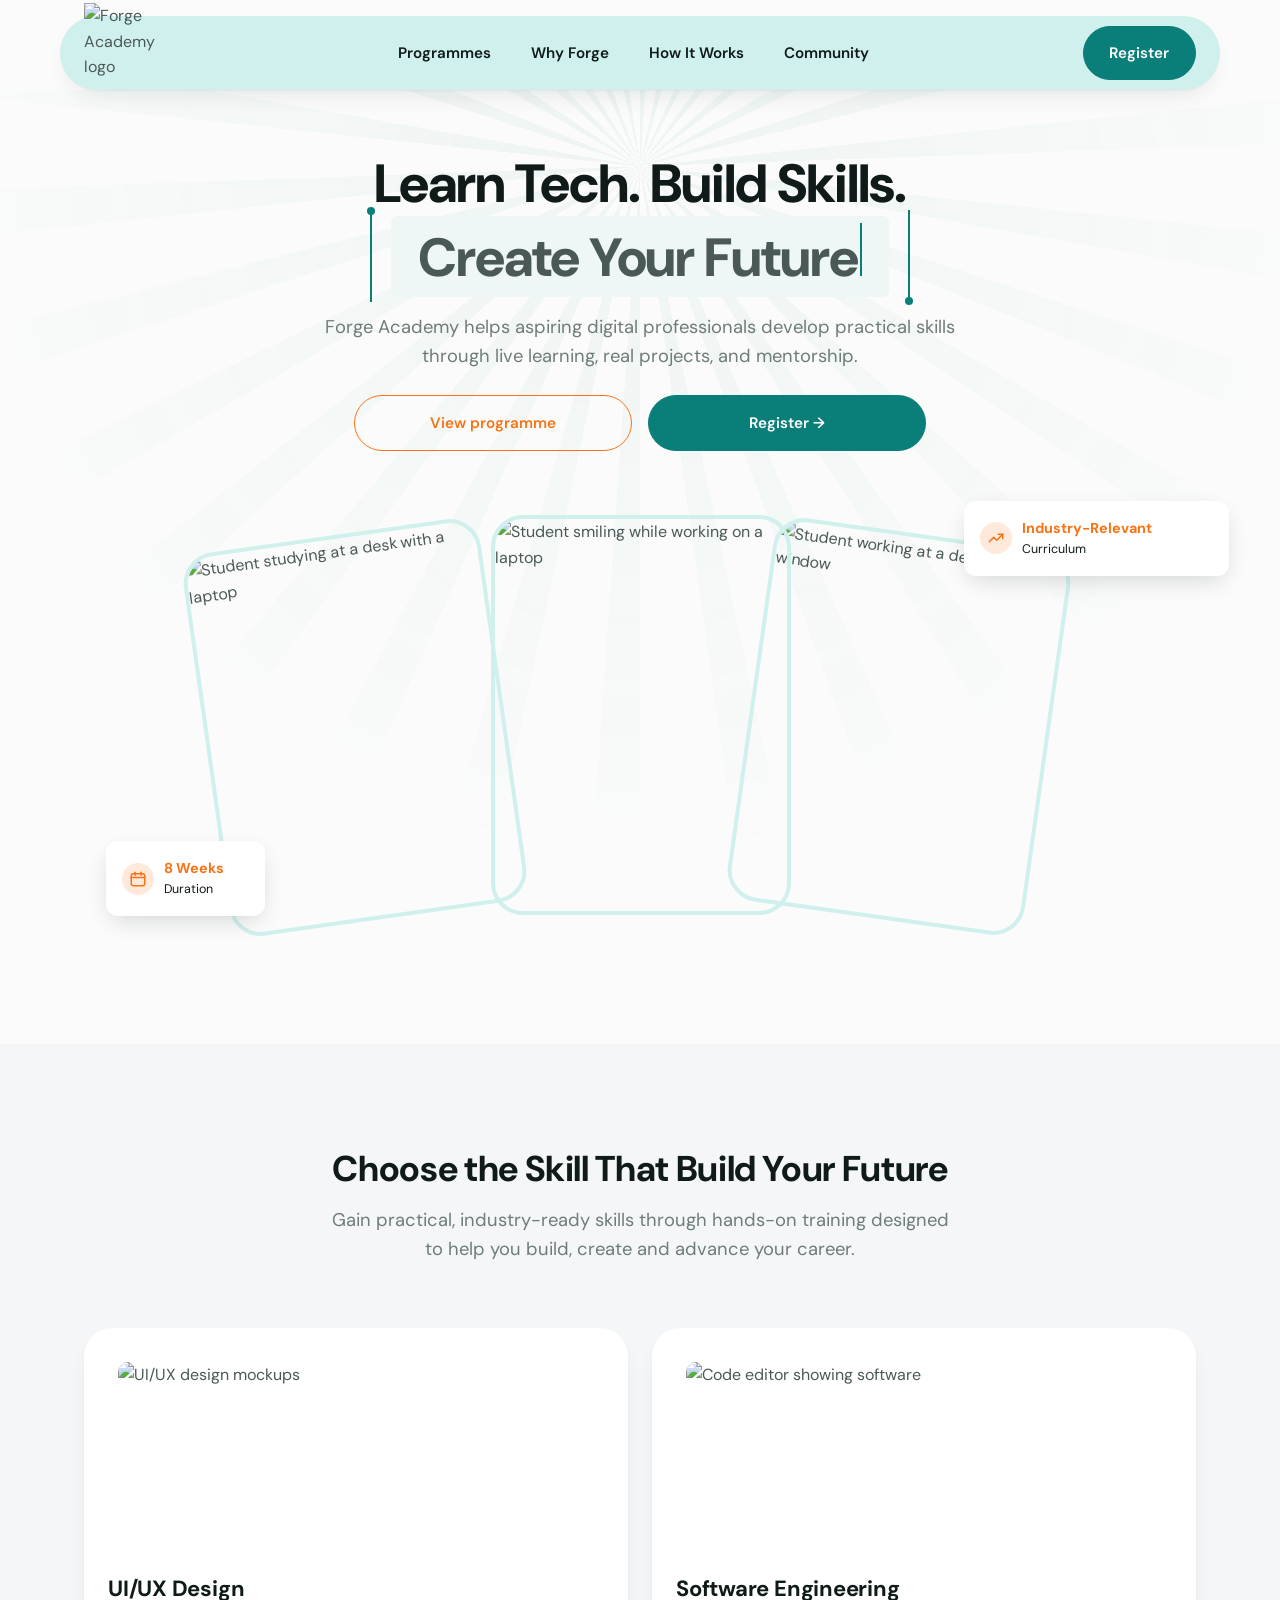
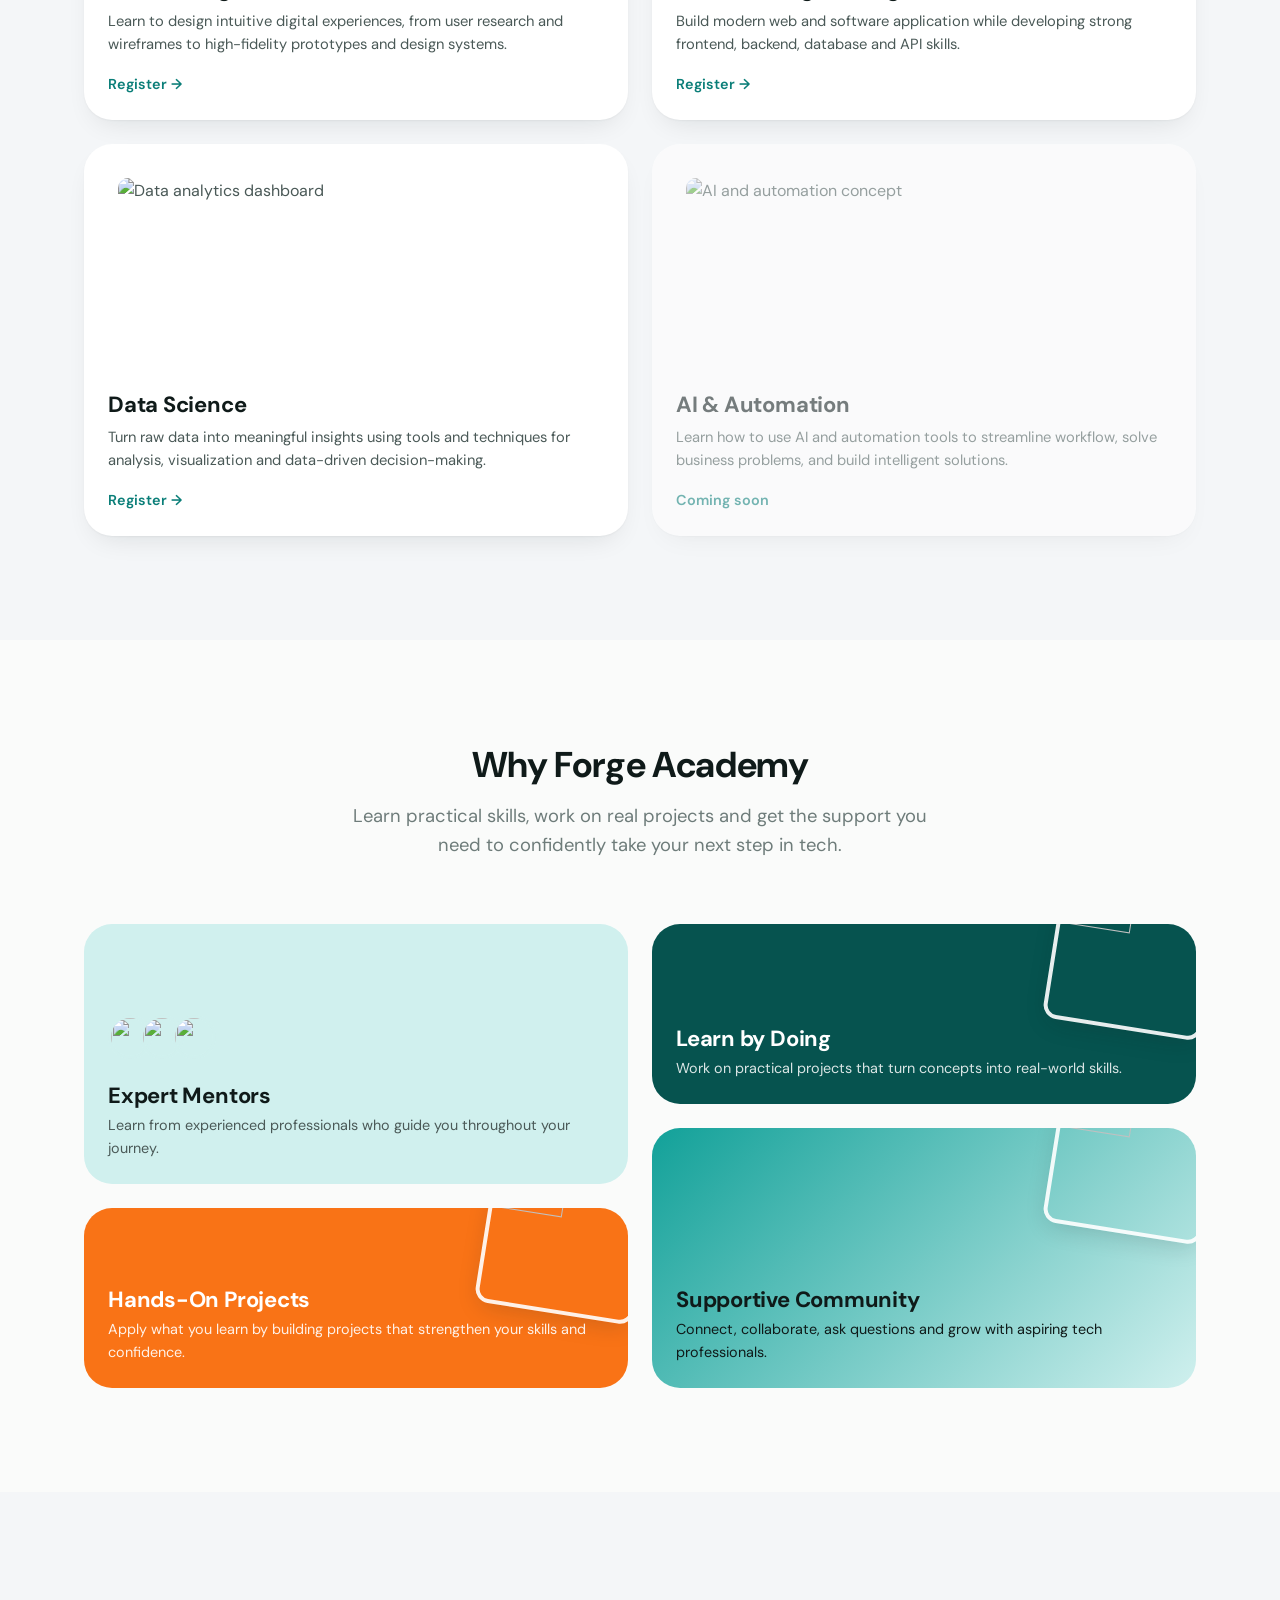
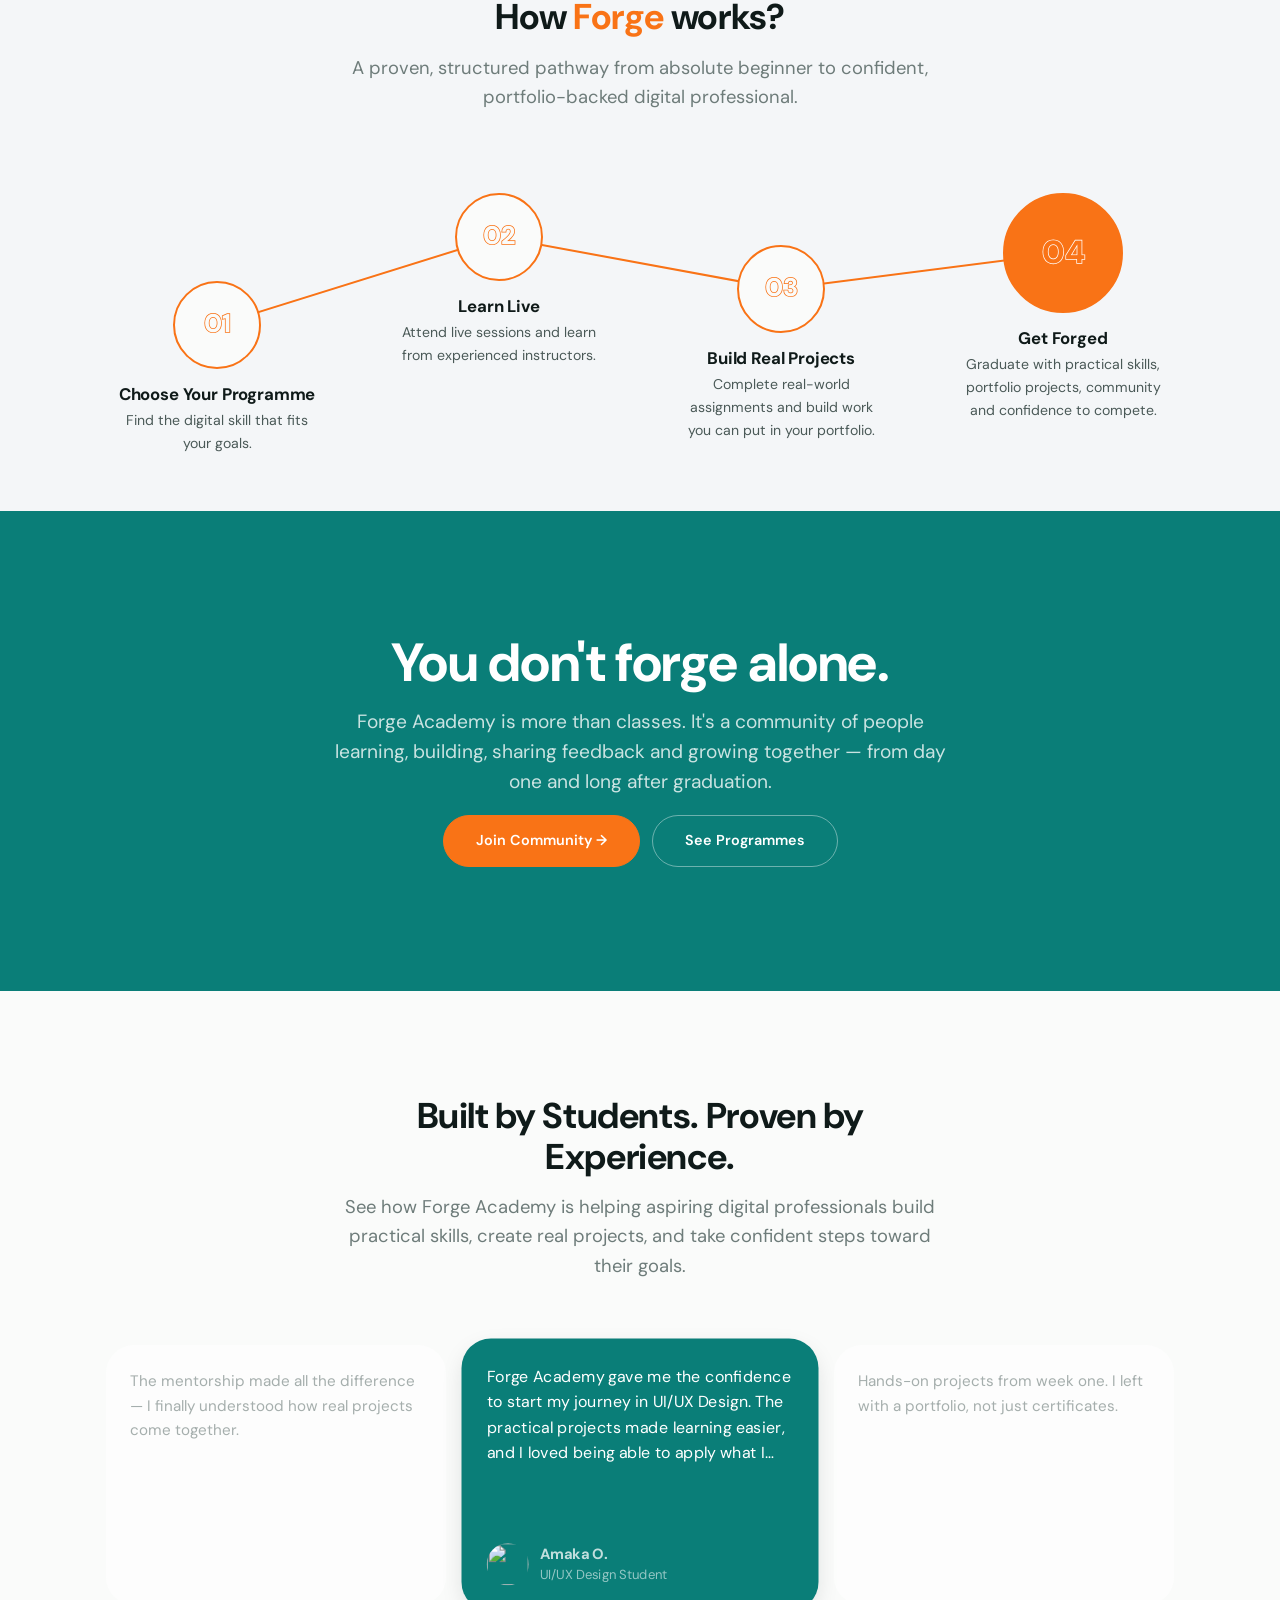
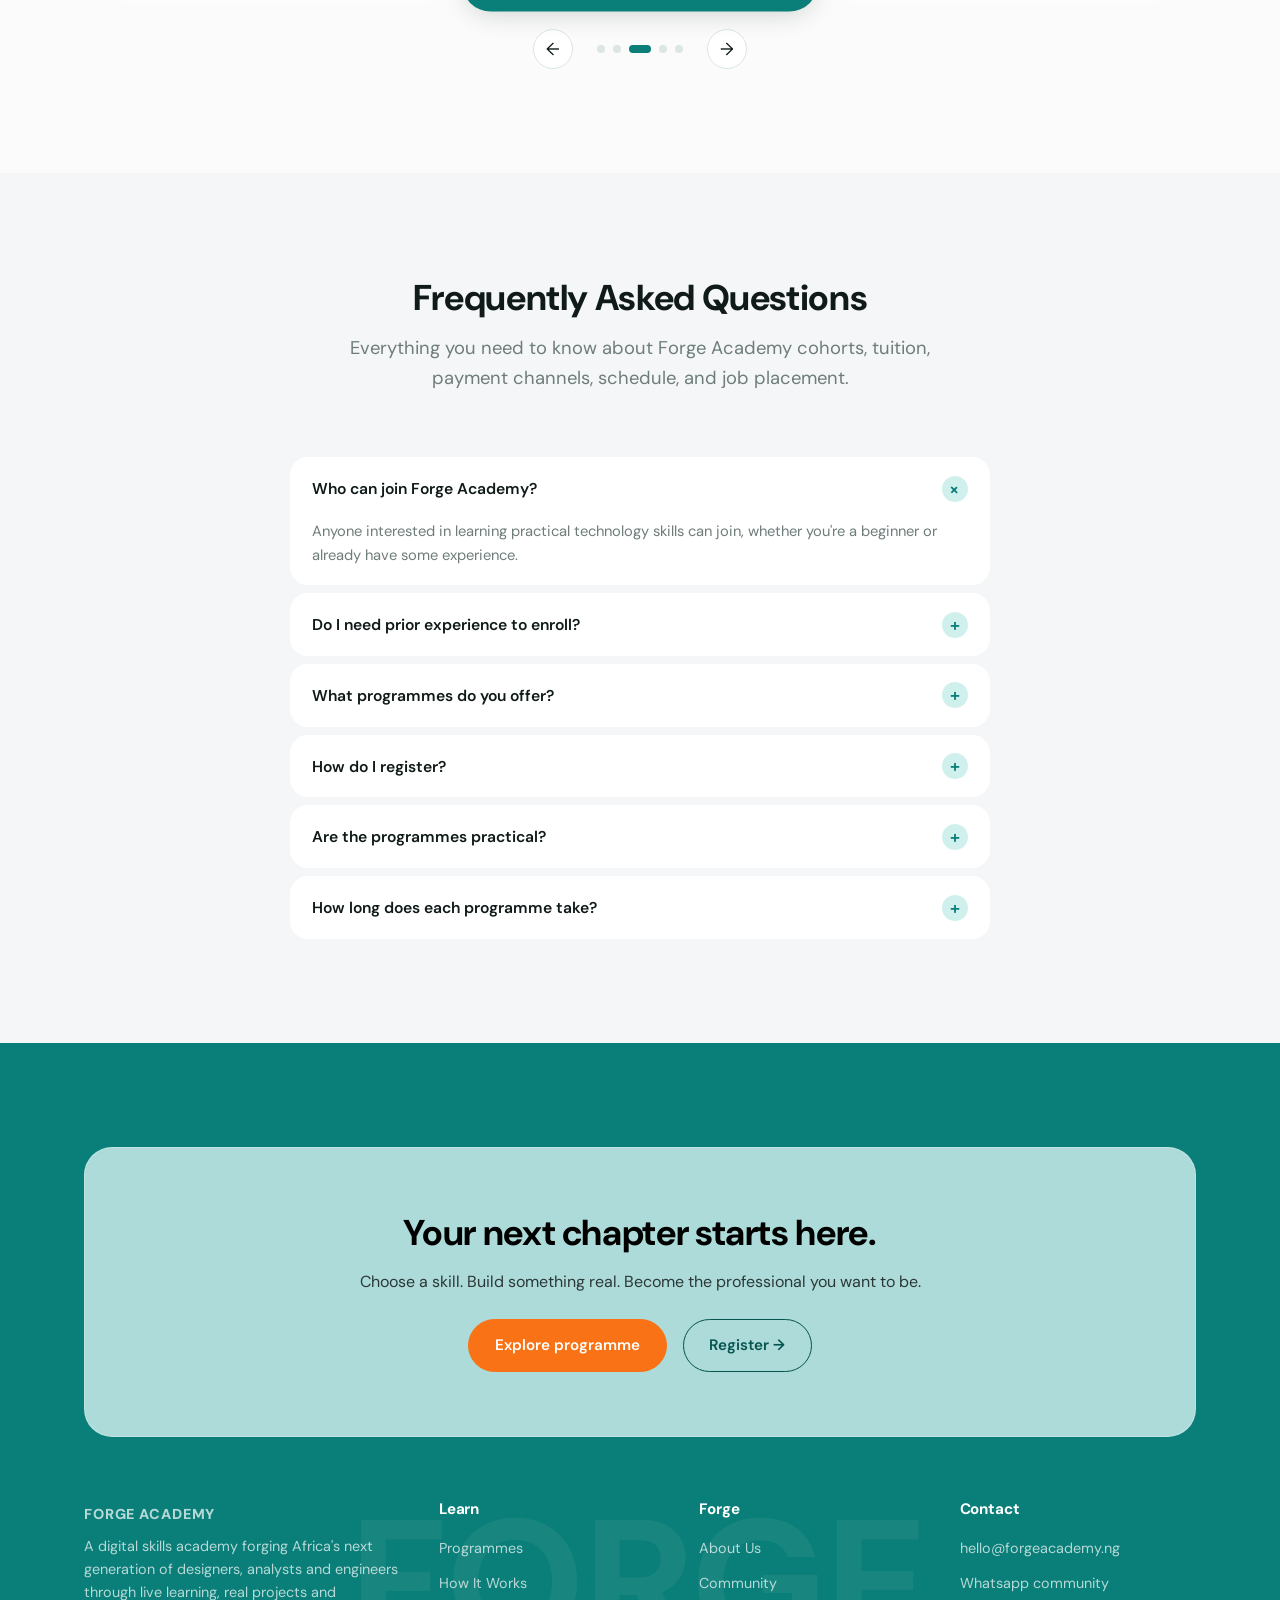
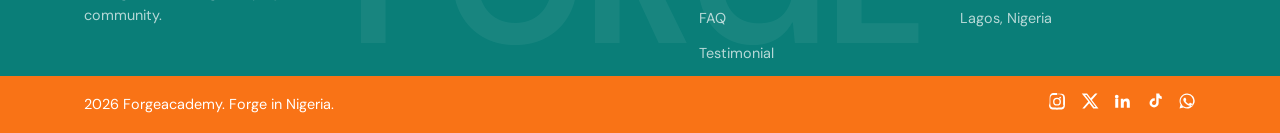
==== public/index.html @ 6bf0c89a "Fix" ====
<!doctype html>
<html lang="en">
<head>
  <meta charset="UTF-8" />
  <meta name="viewport" content="width=device-width, initial-scale=1.0" />
  <title>Forge Academy — Learn Tech. Build Skills. Create Your Future.</title>
  <meta name="description" content="Forge Academy helps aspiring digital professionals develop practical skills through live learning, real projects, and mentorship." />
  <link rel="icon" type="image/png" href="https://res.cloudinary.com/denaqakxw/image/upload/v1788440601/logo_bviflp.png" />
  <link rel="stylesheet" href="src/css/base.css" />
  <link rel="stylesheet" href="src/css/layout.css" />
  <link rel="stylesheet" href="src/css/components.css" />
</head>
<body>

  <header class="site-header">
    <div class="container site-header__bar">
      <a href="#" class="logo">
        <img class="logo__mark" src="https://res.cloudinary.com/denaqakxw/image/upload/v1788440601/logo_bviflp.png" alt="Forge Academy logo" width="30" height="30" />
      </a>

      <nav class="site-nav" aria-label="Primary">
        <a href="#programmes">Programmes</a>
        <a href="#why">Why Forge</a>
        <a href="#how">How It Works</a>
        <a href="#community">Community</a>
      </nav>

      <div class="header-actions">
        <a href="src/pages/register.html" class="btn btn--primary">Register</a>
        <button class="nav-toggle" aria-label="Open menu" aria-expanded="false">☰</button>
      </div>
    </div>
  </header>

  <main>

    <!-- Hero -->
    <section class="hero">
      <div class="hero__rays" aria-hidden="true"></div>
      <div class="container">
        <div class="hero__intro">
          <h1>
            Learn Tech. Build Skills.<br />
            <span class="highlight">
              <span class="highlight__bar highlight__bar--start"></span>
              <span class="highlight__text" id="typing-text" aria-hidden="true"></span><span class="typing-cursor" aria-hidden="true"></span>
              <span class="sr-only">Create Your Future</span>
              <span class="highlight__bar highlight__bar--end"></span>
            </span>
          </h1>

          <p>Forge Academy helps aspiring digital professionals develop practical skills through live learning, real projects, and mentorship.</p>

          <div class="hero__actions">
            <a href="#programmes" class="btn btn--outline btn--hero">View programme</a>
            <a href="src/pages/register.html" class="btn btn--primary btn--hero">Register →</a>
          </div>
        </div>

        <div class="hero__stage">
          <ul class="hero__collage">
            <li><img src="https://res.cloudinary.com/denaqakxw/image/upload/v1788440611/hero1_ss6ngy.png" alt="Student studying at a desk with a laptop" /></li>
            <li><img src="https://res.cloudinary.com/denaqakxw/image/upload/v1788440594/hero2_oqi38i.png" alt="Student smiling while working on a laptop" /></li>
            <li><img src="https://res.cloudinary.com/denaqakxw/image/upload/v1788440632/hero3_sc8gl8.png" alt="Student working at a desk near a window" /></li>
          </ul>

          <div class="floating-badge floating-badge--curriculum">
            <span class="floating-badge__icon">
              <svg width="18" height="18" viewBox="0 0 24 24" fill="none" xmlns="http://www.w3.org/2000/svg">
                <path d="M3 17L9 11L13 15L21 7" stroke="#F97316" stroke-width="2" stroke-linecap="round" stroke-linejoin="round"/>
                <path d="M15 7H21V13" stroke="#F97316" stroke-width="2" stroke-linecap="round" stroke-linejoin="round"/>
              </svg>
            </span>
            <span><strong>Industry-Relevant</strong><span>Curriculum</span></span>
          </div>

          <div class="floating-badge floating-badge--duration">
            <span class="floating-badge__icon">
              <svg width="18" height="18" viewBox="0 0 24 24" fill="none" xmlns="http://www.w3.org/2000/svg">
                <rect x="3" y="5" width="18" height="16" rx="3" stroke="#F97316" stroke-width="2"/>
                <path d="M3 10H21" stroke="#F97316" stroke-width="2" stroke-linecap="round"/>
                <path d="M8 3V7" stroke="#F97316" stroke-width="2" stroke-linecap="round"/>
                <path d="M16 3V7" stroke="#F97316" stroke-width="2" stroke-linecap="round"/>
              </svg>
            </span>
            <span><strong>8 Weeks</strong><span>Duration</span></span>
          </div>
        </div>
      </div>
    </section>

    <!-- Programmes -->
    <section class="section section--tint" id="programmes">
      <div class="container">
        <div class="section-head">
          <h2>Choose the Skill That Build Your Future</h2>
          <p>Gain practical, industry-ready skills through hands-on training designed to help you build, create and advance your career.</p>
        </div>

        <div class="skills-grid">
          <article class="skill-card">
            <div class="skill-card__art">
              <img src="https://res.cloudinary.com/denaqakxw/image/upload/v1788441929/ChatGPT_Image_Sep_3_2026_02_25_05_PM_iybur0.png" alt="UI/UX design mockups" />
            </div>
            <h3>UI/UX Design</h3>
            <p>Learn to design intuitive digital experiences, from user research and wireframes to high-fidelity prototypes and design systems.</p>
            <a href="src/pages/register.html" class="skill-card__link">Register →</a>
          </article>

          <article class="skill-card">
            <div class="skill-card__art">
              <img src="https://res.cloudinary.com/denaqakxw/image/upload/v1788442392/ChatGPT_Image_Sep_3__2026__02_31_42_PM-removebg-preview_efuhum.png" alt="Code editor showing software" />
            </div>
            <h3>Software Engineering</h3>
            <p>Build modern web and software application while developing strong frontend, backend, database and API skills.</p>
            <a href="src/pages/register.html" class="skill-card__link">Register →</a>
          </article>

          <article class="skill-card">
            <div class="skill-card__art">
              <img src="https://res.cloudinary.com/denaqakxw/image/upload/v1788443654/ChatGPT_Image_Sep_3__2026__02_41_03_PM-removebg-preview_p4ypl4.png" alt="Data analytics dashboard" />
            </div>
            <h3>Data Science</h3>
            <p>Turn raw data into meaningful insights using tools and techniques for analysis, visualization and data-driven decision-making.</p>
            <a href="src/pages/register.html" class="skill-card__link">Register →</a>
          </article>

          <article class="skill-card skill-card--upcoming">
            <div class="skill-card__art">
              <img src="https://res.cloudinary.com/denaqakxw/image/upload/v1788443079/ChatGPT_Image_Sep_3_2026_02_44_19_PM_gqtxo9.png" alt="AI and automation concept" />
            </div>
            <h3>AI & Automation</h3>
            <p>Learn how to use AI and automation tools to streamline workflow, solve business problems, and build intelligent solutions.</p>
            <span class="skill-card__link">Coming soon</span>
          </article>
        </div>
      </div>
    </section>

    <!-- Why Forge -->
    <section class="section" id="why">
      <div class="container">
        <div class="section-head">
          <h2>Why Forge Academy</h2>
          <p>Learn practical skills, work on real projects and get the support you need to confidently take your next step in tech.</p>
        </div>

        <div class="bento-grid">
          <div class="bento-col">
            <div class="bento-card bento-card--mint bento-card--h-lg">
              <div class="bento-card__avatars">
                <img src="https://randomuser.me/api/portraits/women/12.jpg" alt="" />
                <img src="https://randomuser.me/api/portraits/women/24.jpg" alt="" />
                <img src="https://randomuser.me/api/portraits/women/36.jpg" alt="" />
              </div>
              <h3>Expert Mentors</h3>
              <p>Learn from experienced professionals who guide you throughout your journey.</p>
            </div>

            <div class="bento-card bento-card--orange bento-card--h-sm">
              <img class="bento-card__art" src="https://res.cloudinary.com/denaqakxw/image/upload/v1763063973/business-leader-trying-eliminate-risks-unforeseen-obstacles-disruptions_myx5hh.jpg" alt="" />
              <h3>Hands-On Projects</h3>
              <p>Apply what you learn by building projects that strengthen your skills and confidence.</p>
            </div>
          </div>

          <div class="bento-col">
            <div class="bento-card bento-card--dark bento-card--h-sm">
              <img class="bento-card__art" src="https://images.unsplash.com/photo-1517694712202-14dd9538aa97?w=400&q=80" alt="" />
              <h3>Learn by Doing</h3>
              <p>Work on practical projects that turn concepts into real-world skills.</p>
            </div>

            <div class="bento-card bento-card--mint-fade bento-card--h-lg">
              <img class="bento-card__art" src="https://res.cloudinary.com/denaqakxw/image/upload/v1788444838/images_11_wasrlt.jpg" alt="" />
              <h3>Supportive Community</h3>
              <p>Connect, collaborate, ask questions and grow with aspiring tech professionals.</p>
            </div>
          </div>
        </div>
      </div>
    </section>

    <!-- How it works -->
    <section class="section section--tint" id="how">
      <div class="container">
        <div class="section-head">
          <h2>How <span style="color: var(--color-orange-600)">Forge</span> works?</h2>
          <p>A proven, structured pathway from absolute beginner to confident, portfolio-backed digital professional.</p>
        </div>

        <div class="process" id="process">
           <svg class="process__curve" id="process-curve" aria-hidden="true"></svg>

          <div class="process__step">
            <div class="process-badge">01</div>
            <h3>Choose Your Programme</h3>
            <p>Find the digital skill that fits your goals.</p>
          </div>

          <div class="process__step">
            <div class="process-badge">02</div>
            <h3>Learn Live</h3>
            <p>Attend live sessions and learn from experienced instructors.</p>
          </div>

          <div class="process__step">
            <div class="process-badge">03</div>
            <h3>Build Real Projects</h3>
            <p>Complete real-world assignments and build work you can put in your portfolio.</p>
          </div>

          <div class="process__step">
            <div class="process-badge process-badge--filled">04</div>
            <h3>Get Forged</h3>
            <p>Graduate with practical skills, portfolio projects, community and confidence to compete.</p>
          </div>
        </div>
      </div>
    </section>

    <!-- Community banner -->
    <section class="community community--bg" id="community" style="background-image: url('https://res.cloudinary.com/denaqakxw/image/upload/v1788693755/Gemini_Generated_Image_ay1jsuay1jsuay1j_h9l3a2.jpg');">
  <div class="container">
    <div class="community__text">
      <h2>You don't forge alone.</h2>
      <p>Forge Academy is more than classes. It's a community of people learning, building, sharing feedback and growing together — from day one and long after graduation.</p>

      <div class="community__actions">
        <a href="https://wa.me/2348104963812" class="btn btn--accent" target="_blank" rel="noopener">Join Community →</a>
        <a href="#programmes" class="btn btn--outline-light">See Programmes</a>
      </div> 
    </div>
  </div>
</section>

    <!-- Testimonials -->
    <section class="section">
      <div class="container">
        <div class="section-head">
          <h2>Built by Students. Proven by Experience.</h2>
          <p>See how Forge Academy is helping aspiring digital professionals build practical skills, create real projects, and take confident steps toward their goals.</p>
        </div>

        <div class="testimonial-track"><!-- rendered by main.js --></div>

        <div class="testimonial-nav">
          <button class="testimonial-arrow" data-testimonial-prev aria-label="Previous testimonial">←</button>
          <div class="testimonial-dots" role="tablist" aria-label="Testimonials"><!-- rendered by main.js --></div>
          <button class="testimonial-arrow" data-testimonial-next aria-label="Next testimonial">→</button>
        </div>
      </div>
    </section>

    <!-- FAQ -->
    <section class="section section--tint" id="faq">
      <div class="container">
        <div class="section-head">
          <h2>Frequently Asked Questions</h2>
          <p>Everything you need to know about Forge Academy cohorts, tuition, payment channels, schedule, and job placement.</p>
        </div>

        <div class="faq-list">
          <div class="faq-item" data-open="false">
            <button class="faq-item__trigger" aria-expanded="false">
              Who can join Forge Academy?
              <span class="faq-item__icon">+</span>
            </button>

            <div class="faq-item__panel">
              <p>Anyone interested in learning practical technology skills can join, whether you're a beginner or already have some experience.</p>
            </div>
          </div>

          <div class="faq-item" data-open="false">
            <button class="faq-item__trigger" aria-expanded="false">
              Do I need prior experience to enroll?
              <span class="faq-item__icon">+</span>
            </button>

            <div class="faq-item__panel">
              <p>No prior experience is required for most programmes. Each track starts from the fundamentals before moving into applied projects.</p>
            </div>
          </div>

          <div class="faq-item" data-open="false">
            <button class="faq-item__trigger" aria-expanded="false">
              What programmes do you offer?
              <span class="faq-item__icon">+</span>
            </button>

            <div class="faq-item__panel">
              <p>We currently offer UI/UX Design, Software Engineering, Data Analytics, and AI & Automation.</p>
            </div>
          </div>

          <div class="faq-item" data-open="false">
            <button class="faq-item__trigger" aria-expanded="false">
              How do I register?
              <span class="faq-item__icon">+</span>
            </button>

            <div class="faq-item__panel">
              <p>Click any "Register" button on this page to open the application form and secure your spot in the next cohort.</p>
            </div>
          </div>

          <div class="faq-item" data-open="false">
            <button class="faq-item__trigger" aria-expanded="false">
              Are the programmes practical?
              <span class="faq-item__icon">+</span>
            </button>

            <div class="faq-item__panel">
              <p>Yes. Every programme is built around hands-on projects, live sessions, and mentor feedback rather than passive lectures.</p>
            </div>
          </div>

          <div class="faq-item" data-open="false">
            <button class="faq-item__trigger" aria-expanded="false">
              How long does each programme take?
              <span class="faq-item__icon">+</span>
            </button>

            <div class="faq-item__panel">
              <p>Most programmes run for 8 weeks, combining live classes with self-paced project work.</p>
            </div>
          </div>
        </div>
      </div>
    </section>

  </main>

  <!-- Footer block: CTA card + link columns share one continuous teal surface -->
  <div class="footer-block" id="register">
    <div class="container">
      <div class="final-cta">
        <h2 style="color:black">Your next chapter starts here.</h2>
        <p>Choose a skill. Build something real. Become the professional you want to be.</p>

        <div class="final-cta__actions">
          <a href="#programmes" class="btn btn--accent">Explore programme</a>
          <a href="src/pages/register.html" class="btn btn--outline-teal">Register →</a>
        </div>
      </div>
    </div>

    <footer class="footer-links">
      <div class="container">
        <div class="footer-grid">

          <div class="footer-brand">
            <a href="#" class="footer-wordmark">FORGE ACADEMY</a>

            <p>A digital skills academy forging Africa's next generation of designers, analysts and engineers through live learning, real projects and community.</p>
          </div>

          <div>
            <h4>Learn</h4>
            <ul>
              <li><a href="#programmes">Programmes</a></li>
              <li><a href="#how">How It Works</a></li>
            </ul>
          </div>

          <div>
            <h4>Forge</h4>
            <ul>
              <li><a href="#why">About Us</a></li>
              <li><a href="#community">Community</a></li>
              <li><a href="#faq">FAQ</a></li>
              <li><a href="#">Testimonial</a></li>
            </ul>
          </div>

          <div>
            <h4>Contact</h4>
            <ul>
                            <li><a href="mailto:hello@forgeacademy.ng">hello@forgeacademy.ng</a></li>
              <li><a href="https://wa.me/2348104963812" target="_blank" rel="noopener">Whatsapp community</a></li>
              <li><a href="#">Lagos, Nigeria</a></li>
            </ul>
          </div>

        </div>
      </div>
    </footer>

    <div class="footer-block__ghost" aria-hidden="true">FORGE</div>
  </div>

  <div class="footer-bottom-bar">
    <div class="container footer-bottom">
      <span>2026 Forgeacademy. Forge in Nigeria.</span>

      <div class="social-links" aria-label="Social media">

        <a href="https://www.instagram.com/forgeacademy.ng/" aria-label="Instagram">
          <svg viewBox="0 0 24 24">
            <path d="M12 2.2c3.2 0 3.6 0 4.85.07 1.17.05 1.97.24 2.43.4a4.9 4.9 0 0 1 1.77 1.15 4.9 4.9 0 0 1 1.15 1.77c.16.46.35 1.26.4 2.43.07 1.25.07 1.65.07 4.85s0 3.6-.07 4.85c-.05 1.17-.24 1.97-.4 2.43a4.9 4.9 0 0 1-1.15 1.77 4.9 4.9 0 0 1-1.77 1.15c-.46.16-1.26.35-2.43.4-1.25.07-1.65.07-4.85.07s-3.6 0-4.85-.07c-1.17-.05-1.97-.24-2.43-.4a4.9 4.9 0 0 1-1.77-1.15 4.9 4.9 0 0 1-1.15-1.77c-.16-.46-.35-1.26-.4-2.43C2.2 15.6 2.2 15.2 2.2 12s0-3.6.07-4.85c.05-1.17.24-1.97.4-2.43a4.9 4.9 0 0 1 1.15-1.77A4.9 4.9 0 0 1 5.6 1.8c.46-.16 1.26-.4 2.43-.4C9.28 1.34 9.68 1.33 12 1.33Zm0 1.8c-3.15 0-3.53 0-4.77.07-.96.04-1.48.2-1.83.34a3.1 3.1 0 0 0-1.14.74 3.1 3.1 0 0 0-.74 1.14c-.14.35-.3.87-.34 1.83C3.11 8.16 3.1 8.53 3.1 12s0 3.53.07 4.77c.04.96.2 1.48.34 1.83.16.42.37.78.74 1.14.36.36.72.58 1.14.74.35.14.87.3 1.83.34 1.24.06 1.61.07 4.77.07s3.53 0 4.77-.07c.96-.04 1.48-.2 1.83-.34a3.1 3.1 0 0 0 1.14-.74c.36-.36.58-.72.74-1.14.14-.35.3-.87-.34-1.83.06-1.24.07-1.61.07-4.77s0-3.53-.07-4.77c-.04-.96-.2-1.48-.34-1.83a3.1 3.1 0 0 0-.74-1.14 3.1 3.1 0 0 0-1.14-.74c-.35-.14-.87-.3-1.83-.34C15.53 3.1 15.15 3.1 12 3.1Zm0 3.66a5.24 5.24 0 1 1 0 10.48 5.24 5.24 0 0 1 0-10.48Zm0 1.8a3.44 3.44 0 1 0 0 6.88 3.44 3.44 0 0 0 0-6.88Zm5.44-1.98a1.22 1.22 0 1 1-2.45 0 1.22 1.22 0 0 1 2.45 0Z"/>
          </svg>
        </a>

        <a href="https://x.com/forgeacademyng" aria-label="X">
          <svg viewBox="0 0 24 24">
            <path d="M18.9 2H22l-7.5 8.57L23.3 22h-6.9l-5.4-7.06L4.8 22H1.7l8.02-9.17L1 2h7.1l4.88 6.45L18.9 2Zm-1.2 18h1.9L7.4 4H5.4l12.3 16Z"/>
          </svg>
        </a>

        <a href="https://www.linkedin.com/company/forgeacademy-ng" aria-label="LinkedIn">
          <svg viewBox="0 0 24 24">
            <path d="M4.98 3.5a2.5 2.5 0 1 1 0 5 2.5 2.5 0 0 1 0-5ZM3 9h4v12H3V9Zm7 0h3.83v1.64h.05c.53-1 1.83-2.05 3.77-2.05 4.03 0 4.78 2.65 4.78 6.1V21h-4v-5.6c0-1.34-.02-3.06-1.87-3.06-1.87 0-2.15 1.46-2.15 2.96V21h-4V9Z"/>
          </svg>
        </a>

        <a href="https://www.tiktok.com/@forgeacademy.ng" aria-label="TikTok">
          <svg viewBox="0 0 24 24">
            <path d="M14.5 2h3.2c.2 1.9 1.4 3.5 3.3 4v3.2c-1.5-.05-2.9-.5-4.1-1.3v6.6a6.1 6.1 0 1 1-6.1-6.1c.3 0 .6.02.9.06v3.3a2.8 2.8 0 1 0 2 2.7V2Z"/>
          </svg>
        </a>

        <a href="https://wa.me/2348104963812" target="_blank" rel="noopener" aria-label="WhatsApp">
          <svg viewBox="0 0 24 24">
            <path d="M12 2a10 10 0 0 0-8.6 15L2 22l5.2-1.36A10 10 0 1 0 12 2Zm0 1.8a8.2 8.2 0 0 1 6.98 12.5l-.24.4.55 2.02-2.07-.54-.4.24A8.2 8.2 0 1 1 12 3.8Zm-3.1 3.9c-.2 0-.5.07-.77.36-.26.28-1 .98-1 2.4 0 1.4 1.02 2.76 1.17 2.95.14.2 2 3.14 4.9 4.28 2.4.95 2.9.76 3.42.71.53-.05 1.72-.7 1.96-1.38.24-.68.24-1.26.17-1.38-.07-.12-.26-.2-.55-.34-.28-.14-1.72-.85-1.98-.94-.27-.1-.46-.14-.65.14-.19.28-.75.94-.92 1.13-.17.2-.34.22-.62.08-.28-.14-1.19-.44-2.27-1.4-.84-.75-1.4-1.67-1.57-1.95-.16-.28-.02-.43.13-.57.13-.13.28-.34.42-.5.14-.18.19-.3.28-.5.1-.19.05-.36-.02-.5-.07-.14-.63-1.58-.88-2.16-.23-.55-.47-.48-.65-.48h-.55Z"/>
          </svg>
        </a>

      </div>
    </div>
  </div>

  <script src="src/js/main.js"></script>
</body>
</html>
---- public/src/css/base.css ----
/* ==========================================================================
   Forge Academy — Base
   Variables, reset, typography
   ========================================================================== */

@import url('https://fonts.googleapis.com/css2?family=DM+Sans:ital,opsz,wght@0,9..40,400;0,9..40,500;0,9..40,600;0,9..40,700;0,9..40,800;1,9..40,500&display=swap');

:root {
  /* Brand */
  --color-teal-900: #06534F;
  --color-teal-700: #0A7E78;
  --color-teal-500: #12A199;
  --color-teal-100: #D0F0EE;
  --color-teal-50: #EEF7F6;
  --color-teal-tint: #F4F6F8;
  /* #D0F0EE99 */

  --color-orange-700: #DC5F0E;
  --color-orange-600: #F97316;
  --color-orange-100: #FFE9DA;

  --color-ink: #0F1A19;
  --color-body: #4A5957;
  --color-muted: #6E7C7A;
  --color-line: #DCE6E4;
  --color-surface: #FFFFFF;
  --color-bg: #FAFBFA;

  /* Type */
  --font-base: 'DM Sans', -apple-system, BlinkMacSystemFont, 'Segoe UI', sans-serif;

  --fs-h1: clamp(2.25rem, 4.2vw, 3.6rem);
  --fs-h2: clamp(1.75rem, 2.8vw, 2.5rem);
  --fs-h3: 1.375rem;
  --fs-lead: 1.15rem;
  --fs-body: 1rem;
  --fs-small: 0.875rem;

  /* Layout */
  --container: 1160px;
  --radius-lg: 28px;
  --radius-md: 18px;
  --radius-sm: 10px;
  --radius-pill: 50px;

  --space-1: 0.5rem;
  --space-2: 1rem;
  --space-3: 1.5rem;
  --space-4: 2.5rem;
  --space-5: 4rem;
  --space-6: 6.5rem;

  --shadow-card: 0 1px 2px rgba(15, 26, 25, 0.04), 0 12px 28px -12px rgba(15, 26, 25, 0.12);
  --shadow-float: 0 8px 24px -6px rgba(15, 26, 25, 0.18);

  --ease: cubic-bezier(0.4, 0, 0.2, 1);
}

*,
*::before,
*::after {
  box-sizing: border-box;
}

html {
  scroll-behavior: smooth;
}

.sr-only {
  position: absolute;
  width: 1px;
  height: 1px;
  padding: 0;
  margin: -1px;
  overflow: hidden;
  clip: rect(0, 0, 0, 0);
  white-space: nowrap;
  border: 0;
}

@media (prefers-reduced-motion: reduce) {
  html {
    scroll-behavior: auto;
  }

  *,
  *::before,
  *::after {
    animation-duration: 0.01ms !important;
    animation-iteration-count: 1 !important;
    transition-duration: 0.01ms !important;
  }
}

body {
  margin: 0;
  font-family: var(--font-base);
  font-size: var(--fs-body);
  color: var(--color-body);
  background: var(--color-bg);
  line-height: 1.6;
  -webkit-font-smoothing: antialiased;
}

img {
  max-width: 100%;
  display: block;
}

h1,
h2,
h3,
h4 {
  font-family: var(--font-base);
  color: var(--color-ink);
  margin: 0;
  line-height: 1.15;
  font-weight: 700;
  letter-spacing: -0.01em;
}

h1 {
  font-size: var(--fs-h1);
  font-weight: 800;
  letter-spacing: -0.02em;
}

h2 {
  font-size: var(--fs-h2);
  font-weight: 700;
}

h3 {
  font-size: var(--fs-h3);
  font-weight: 700;
}

p {
  margin: 0;
}

a {
  color: inherit;
  text-decoration: none;
}

button {
  font-family: var(--font-base);
  cursor: pointer;
}

ul {
  margin: 0;
  padding: 0;
  list-style: none;
}

:focus-visible {
  outline: 2px solid var(--color-teal-500);
  outline-offset: 3px;
}
---- public/src/css/layout.css ----
/* ==========================================================================
   Forge Academy — Layout
   Containers, header, section scaffolding, grids
   ========================================================================== */

.container {
  width: 100%;
  max-width: var(--container);
  margin-inline: auto;
  padding-inline: var(--space-3);
}

.section {
  padding-block: var(--space-6);
}

.section--tint {
  background: var(--color-teal-tint);
}

.section-head {
  max-width: 620px;
  margin-inline: auto;
  text-align: center;
  margin-bottom: var(--space-5);
}

.section-head p {
  margin-top: var(--space-2);
  font-size: var(--fs-lead);
  color: var(--color-muted);
}

/* ---- Header ---- */
.site-header {
  position: sticky;
  top: 0;
  z-index: 40;
  padding-top: 1rem;
}

.site-header__bar {
  display: flex;
  align-items: center;
  justify-content: space-between;
  padding: 0.65rem 1.5rem;
  background: var(--color-teal-100);
  border-radius: var(--radius-pill);
  box-shadow: var(--shadow-card);
}

.site-nav {
  display: flex;
  gap: var(--space-4);
}

.site-nav a {
  font-weight: 600;
  font-size: 0.95rem;
  color: var(--color-ink);
}

.header-actions {
  display: flex;
  align-items: center;
  gap: var(--space-2);
}

.nav-toggle {
  display: none;
  background: none;
  border: none;
  padding: 0.4rem;
}

@media (max-width: 860px) {
  .site-nav {
    display: none;
  }

  .nav-toggle {
    display: block;
  }
}
@media (max-width: 860px) {
  .site-nav.site-nav--open {
    display: flex;
    flex-direction: column;
    position: absolute;
    top: calc(100% + 8px);
    left: 0;
    right: 0;
    background: #fff;
    border-radius: var(--radius-md);
    box-shadow: var(--shadow-card);
    padding: var(--space-2);
    gap: var(--space-1);
    z-index: 50;
  }

  .site-header__bar {
    position: relative;
  }
}
/* ---- Hero ---- */
.hero {
  position: relative;
  overflow: hidden;
  padding-top: var(--space-5);
  padding-bottom: var(--space-5);
}

.hero__rays {
  position: absolute;
  inset: 0;
  z-index: -1;
  background:
    repeating-conic-gradient(from 0deg at 50% 8%,
      rgba(10, 126, 120, 0.05) 0deg 4deg,
      transparent 4deg 12deg);
  mask-image: radial-gradient(circle at 50% 8%, black 0%, transparent 65%);
}

.hero__intro {
  max-width: 640px;
  margin-inline: auto;
  text-align: center;
}

.hero__intro p {
  margin-top: var(--space-2);
  font-size: var(--fs-lead);
  color: var(--color-muted);
}

.hero__actions {
  margin-top: var(--space-3);
  display: flex;
  gap: var(--space-2);
  justify-content: center;
  flex-wrap: wrap;
}

/* ---- Hero image stage — matches Figma coordinates ---- */
/* Reference frame: box 870.44 x 425.11 */
.hero__stage {
  position: relative;
  max-width: 870px;
  width: 100%;
  aspect-ratio: 870.44 / 425.11;
  margin: var(--space-5) auto var(--space-4);
}

.hero__collage img {
  position: absolute;
  object-fit: cover;
  border: 4px solid var(--color-teal-100);
  border-radius: 32px;
}

/* Left image: 300 x 387, top 4.27%, left 0%, rotate 4deg */
.hero__collage li:nth-child(1) img {
  width: 34.47%;
  height: 91.06%;
  top: 4.27%;
  left: 0%;
  transform: rotate(-8deg);
  object-position: center 75%;
}

/* Middle image: 300 x 400, top 0, left 32.89% */
.hero__collage li:nth-child(2) img {
  width: 34.47%;
  height: 94.1%;
  top: 0%;
  left: 32.89%;
  transform: none;
  z-index: 2;
}

/* Right image: 300 x 387, top 4.24%, left 62.55%, rotate -4deg */
.hero__collage li:nth-child(3) img {
  width: 34.47%;
  height: 91.06%;
  top: 4.24%;
  left: 62.55%;
  transform: rotate(8deg);
}
@media (max-width: 640px) {
  .hero__stage {
    aspect-ratio: auto;
    height: auto;
  }
  
  .hero__collage li:nth-child(1) img,
  .hero__collage li:nth-child(2) img,
  .hero__collage li:nth-child(3) img {
    position: static;
    width: 100%;
    height: 220px;
    transform: none;
  }


  .hero__collage li:nth-child(1) img {
    object-position: center 75%;
  }

  .floating-badge {
    position: static;
    margin-top: var(--space-2);
  }
}
/* ---- Skills grid ---- */
.skills-grid {
  display: grid;
  grid-template-columns: 1fr 1fr;
  gap: var(--space-3);
}

@media (max-width: 720px) {
  .skills-grid {
    grid-template-columns: 1fr;
  }
}

/* ---- Why bento ---- */

.bento-grid {
  display: flex;
  gap: var(--space-3);
  align-items: flex-start;
}

.bento-col {
  display: flex;
  flex-direction: column;
  gap: var(--space-3);
  flex: 1;
  min-width: 0;
}

@media (max-width: 720px) {
  .bento-grid {
    flex-direction: column;
  }
}

/* ---- How it works ---- */
.process {
  position: relative;
  display: flex;
  align-items: flex-start;
  justify-content: space-between;
  gap: var(--space-2);
  padding-top: 1rem;
}

.process__curve {
  position: absolute;
  top: 0;
  left: 0;
  width: 100%;
  height: 100%;
  z-index: 0;
  pointer-events: none;
}

.process__step {
  position: relative;
  z-index: 1;
  flex: 1;
  text-align: center;
}

.process__step:nth-child(1) {
  margin-top: 1.25rem;
}

.process__step:nth-child(2) {
  margin-top: 5.5rem;
}

.process__step:nth-child(3) {
  margin-top: 0;
}

.process__step:nth-child(4) {
  margin-top: 3.25rem;
}

@media (max-width: 780px) {
  .process {
    flex-direction: column;
    gap: var(--space-4);
  }

  .process__curve {
    display: none;
  }

  .process__step:nth-child(1),
  .process__step:nth-child(2),
  .process__step:nth-child(3),
  .process__step:nth-child(4) {
    margin-top: 0;
  }
}

/* ---- Community banner ---- */
/* ============================================================
   COMMUNITY BANNER — Image 1 layout
   ============================================================ */

.community {
  position: relative;
  background: var(--color-teal-700);
  padding-top: 0;
  overflow: hidden;
}

.community--bg {
  background-size: cover;
  background-position: center;
  background-repeat: no-repeat;
  min-height: 480px;
  display: flex;
  align-items: center;
  justify-content: center;
  margin-top: -3rem;
  /* pulls it up into the "How it works" section's bottom padding */
  position: relative;
  z-index: 1;
}
.community--bg .container {
  display: flex;
  flex-direction: column;
  align-items: center;
}
.community__text {
  max-width: 640px;
  margin-inline: auto;
  text-align: center;
  color: #fff;
}

.community__text h2 {
  color: #fff;
  font-size: clamp(2.4rem, 4.2vw, 3.4rem);
  line-height: 1.1;
}

.community__text p {
  max-width: 620px;
  margin: 14px auto 0;
  color: rgba(255, 255, 255, 0.78);
  font-size: 1.2rem;
  line-height: 1.55;
}

.community__actions {
  display: flex;
  justify-content: center;
  align-items: center;
  gap: 12px;
  margin-top: 18px;
  flex-wrap: wrap;
}

.community__actions .btn {
  height: 52px;
  padding: 0 32px;
  font-size: 0.9rem;
  border-radius: 50px;
}

/* ------------------------------------------------------------
   PEOPLE
   ------------------------------------------------------------ */

.community__photos {
  position: relative;
  width: 100%;
  height: 320px;
  margin-top: 40px;
  padding: 0;
  display: flex;
  align-items: flex-end;
  justify-content: center;

  overflow: visible;
}

.community__photos li {
  display: flex;
  align-items: flex-end;
}

.community__photos img {
  display: block;
  width: auto;
  height: 280px;
  max-width: none;
  object-fit: contain;
  flex-shrink: 0;
  filter: drop-shadow(0 18px 14px rgba(0, 0, 0, 0.25));
}

/* PERSON 1 & 2 — grouped tight, standard scale */
.community__photos__item--1 {
  position: relative;
  z-index: 2;
  margin-right: -22px;
}

.community__photos__item--2 {
  position: relative;
  z-index: 3;
  margin-right: 34px;
}

/* PERSON 3 — set apart, slightly smaller for depth */
.community__photos__item--3 {
  position: relative;
  z-index: 2;
  margin: 0;
}

.community__photos__item--3 img {
  height: 290px;
}

/* TWO GIRLS (item 4) — hero figure, largest, floated near the text */
.community__photos__item--4 {
  position: absolute;
  z-index: 4;
  top: -40px;
  right: 24px;
  margin: 0;
}

.community__photos__item--4 img {
  height: 430px;
}

/* ------------------------------------------------------------
   MOBILE
   ------------------------------------------------------------ */

@media (max-width: 780px) {
  .community__photos {
    height: 240px;
    margin-top: 24px;
  }

  .community__photos img {
    height: 200px;
  }

  .community__photos__item--1 {
    margin-right: -14px;
  }

  .community__photos__item--2 {
    margin-right: 20px;
  }

  .community__photos__item--3 img {
    height: 180px;
  }

  .community__photos__item--4 {
    top: -15px;
    right: 10px;
  }

  .community__photos__item--4 img {
    height: 220px;
  }
}

/* ---- Testimonials ---- */
.testimonial-track {
  display: flex;
  align-items: center;
  justify-content: center;
  gap: var(--space-3);
  transition: opacity 0.22s var(--ease), transform 0.22s var(--ease);
}

.testimonial-track.is-transitioning {
  opacity: 0;
  transform: translateY(6px) scale(0.99);
}

.testimonial-nav {
  display: flex;
  align-items: center;
  justify-content: center;
  gap: var(--space-3);
  margin-top: var(--space-3);
}

.testimonial-dots {
  display: flex;
  justify-content: center;
  gap: 0.5rem;
}

@media (max-width: 780px) {
  .testimonial-track .testimonial-card--side {
    display: none;
  }
}

/* ---- FAQ ---- */
.faq-list {
  max-width: 700px;
  margin-inline: auto;
  display: flex;
  flex-direction: column;
  gap: var(--space-1);
}

/* ---- Footer block (CTA + links share one teal surface) ---- */
.footer-block {
  position: relative;
  background: var(--color-teal-700);
  overflow: hidden;
  padding-top: var(--space-6);
}

.final-cta {
  position: relative;
  z-index: 2;
  background: #d0f0eed2;
  border: 1px solid rgba(255, 255, 255, 0.25);
  border-radius: var(--radius-lg);
  padding: var(--space-5) var(--space-3);
  text-align: center;
  color: #fff;
}

.final-cta p {
  color: rgba(0, 0, 0, 0.75);
  margin-top: var(--space-2);
}

.final-cta__actions {
  display: flex;
  gap: var(--space-2);
  justify-content: center;
  margin-top: var(--space-3);
  flex-wrap: wrap;
}

.footer-block__ghost {
  position: absolute;
  bottom: -0.28em;
  left: 50%;
  transform: translateX(-50%);
  font-size: clamp(4rem, 15vw, 11rem);
  font-weight: 800;
  color: rgba(255, 255, 255, 0.06);
  white-space: nowrap;
  z-index: 0;
  letter-spacing: 0.02em;
  pointer-events: none;
}

.footer-links {
  position: relative;
  z-index: 2;
  padding-top: var(--space-5);
}

.footer-grid {
  display: grid;
  grid-template-columns: 1.4fr 1fr 1fr 1fr;
  gap: var(--space-3);
}

.footer-grid h4 {
  color: #fff;
  font-size: 0.95rem;
  margin-bottom: var(--space-2);
}

.footer-grid ul li {
  margin-bottom: 0.6rem;
}

.footer-grid a {
  color: rgba(255, 255, 255, 0.7);
  font-size: 0.9rem;
}

.footer-brand p {
  color: rgba(255, 255, 255, 0.7);
  margin-top: var(--space-1);
  max-width: 320px;
  font-size: 0.9rem;
}

.footer-bottom-bar {
  position: relative;
  z-index: 2;
  background: var(--color-orange-600);
  margin-top: 0;
  padding: var(--space-2) 0;
}
.footer-bottom {
  display: flex;
  align-items: center;
  justify-content: space-between;
  flex-wrap: wrap;
  gap: var(--space-2);
  color: #fff;
  font-size: 0.9rem;
}

.social-links {
  display: flex;
  gap: 0.9rem;
}

.social-links svg {
  width: 18px;
  height: 18px;
  fill: #fff;
}

@media (max-width: 780px) {
  .footer-grid {
    grid-template-columns: 1fr 1fr;
  }
}
@media (max-width: 480px) {
  .footer-grid {
    grid-template-columns: 1fr;
  }
}
---- public/src/css/components.css ----
/* ==========================================================================
   Forge Academy — Components
   ========================================================================== */

/* ---- Buttons ---- */
.btn {
  display: inline-flex;
  align-items: center;
  justify-content: center;
  gap: 0.5rem;
  padding: 0.85rem 1.6rem;
  border-radius: var(--radius-pill);
  font-weight: 600;
  font-size: 0.95rem;
  border: 1.5px solid transparent;
  transition: transform 0.15s var(--ease), background 0.15s var(--ease), border-color 0.15s var(--ease), color .15s var(--ease);
}

.btn:hover {
  transform: translateY(-1px);
}

.btn:active {
  transform: translateY(0);
}

/* exact hero button spec: 278 x 56, radius 50, padding 16 10, gap 10, border 1px */
.btn--hero {
  width: 278px;
  height: 56px;
  padding: 16px 10px;
  gap: 10px;
  border-radius: 50px;
  border: 1px solid;
  max-width: 100%;
}

@media (max-width: 360px) {
  .btn--hero {
    height: auto;
    min-height: 52px;
    padding: 14px 12px;
  }
}

.btn--primary {
  background: var(--color-teal-700);
  color: #fff;
  border-color: var(--color-teal-700);
}

.btn--primary:hover {
  background: var(--color-teal-900);
}

.btn--outline {
  background: transparent;
  border-color: var(--color-orange-600);
  color: var(--color-orange-600);
}

.btn--outline:hover {
  background: var(--color-orange-100);
}

.btn--outline-light {
  background: transparent;
  border-color: rgba(255, 255, 255, 0.4);
  color: #fff;
}

.btn--outline-light:hover {
  border-color: #fff;
}

.btn--outline-teal {
  background: transparent;
  border-color: #06534F;
  color: #06534F;
}

.btn--outline-teal:hover {
  border-color: #b4b4b4;
  color: #b4b4b4;
}

.btn--accent {
  background: var(--color-orange-600);
  color: #fff;
  border-color: var(--color-orange-600);
}

.btn--accent:hover {
  background: var(--color-orange-700);
}

/* ---- Logo ---- */
.logo {
  display: flex;
  align-items: center;
}

.logo__mark {
  flex-shrink: 0;
  object-fit: contain;
  height: 100px;
  width: auto;
  margin-block: -24px;
  /* pulls the box back so it overflows the pill instead of stretching it */

}

@media (max-width: 640px) {
  .logo__mark {
    height: 60px;
    margin-block: -14px;
  }
}

.logo__text {
  display: flex;
  flex-direction: column;
  line-height: 1.05;
}

.logo__text strong {
  font-size: 0.8rem;
  font-weight: 800;
  color: var(--color-orange-600);
  letter-spacing: 0.02em;
}

.logo__text span {
  font-size: 0.65rem;
  font-weight: 700;
  color: var(--color-teal-900);
  letter-spacing: 0.08em;
}


.footer-wordmark {
  display: inline-block;
  font-size: 1.15rem;
  font-weight: 800;
  letter-spacing: 0.06em;
  color: #fff;
  text-transform: uppercase;
  white-space: nowrap;
}

/* ---- Hero heading highlight ("Create Your Future") ---- */
.highlight {
  position: relative;
  display: inline-flex;
  align-items: baseline;
  white-space: nowrap;
  background: var(--color-teal-50);
  color: var(--color-body);
  padding: 0.12em 0.5em;
  border-radius: 6px;
  margin: 0 0.35em;
  max-width: 100%;
}

.highlight__bar {
  position: absolute;
  top: -0.11em;
  bottom: -0.11em;
  width: 2px;
  background: var(--color-teal-700);
}

.highlight__bar--start {
  left: -0.39em;
}

.highlight__bar--end {
  right: -0.39em;
}

.highlight__bar::before {
  content: "";
  position: absolute;
  width: 8px;
  height: 8px;
  border-radius: 50%;
  background: var(--color-teal-700);
  left: 50%;
  transform: translateX(-50%);
}

/* one dot sits at the top, the other (inverted) sits at the bottom */
.highlight__bar--start::before {
  top: -3px;
}

.highlight__bar--end::before {
  bottom: -3px;
}

.highlight__text {
  display: inline;
}

.typing-cursor {
  display: inline-block;
  width: 2px;
  height: 1em;
  background: var(--color-teal-700);
  margin-left: 2px;
  vertical-align: -0.15em;
  animation: typing-blink 0.9s step-end infinite;
}

@keyframes typing-blink {

  0%,
  50% {
    opacity: 1;
  }

  51%,
  100% {
    opacity: 0;
  }
}

/* ---- Badge chips (hero floating cards) ---- */
.floating-badge {
  position: absolute;
  display: flex;
  align-items: center;
  gap: 0.65rem;
  background: var(--color-surface);
  padding: 16px;
  border-radius: 12px;
  box-shadow: var(--shadow-float);
  font-size: 0.85rem;
  z-index: 3;
}

.floating-badge__icon {
  width: 32px;
  height: 32px;
  border-radius: 50%;
  background: var(--color-orange-100);
  display: flex;
  align-items: center;
  justify-content: center;
  font-size: 1rem;
  flex-shrink: 0;
  color: var(--color-orange-600);
}

.floating-badge strong {
  display: block;
  color: var(--color-orange-600);
  font-size: 0.9rem;
}

.floating-badge span {
  color: var(--color-ink);
  font-size: 0.78rem;
}

/* positions relative to .hero__stage using the Figma frame:
   collage box = top 496 / left 285 / w 870.44 / h 425.11 */
.floating-badge--curriculum {
  top: -3.5%;
  left: 87.2%;
  width: 30.5%;
  min-width: 210px;
}

.floating-badge--duration {
  top: 76.7%;
  left: -11.4%;
  width: 18.3%;
  min-width: 150px;
}

@media (max-width: 640px) {
  .floating-badge {
    position: static;
    margin-top: var(--space-2);
    width: auto !important;
  }
}

/* ---- Skill cards ---- */
.skill-card {
  position: relative;
  background: #fff;
  border-radius: var(--radius-lg);
  padding: var(--space-3);
  box-shadow: var(--shadow-card);
}

.skill-card--upcoming {
  opacity: 0.55;
}

.skill-card--upcoming .skill-card__link {
  pointer-events: none;
  cursor: default;
}

.skill-card__art {
  position: relative;
  height: 200px;
  border-radius: var(--radius-md);
  background: var(--color-surface);
  margin-bottom: var(--space-3);
  display: flex;
  align-items: center;
  justify-content: center;
  overflow: hidden;
  padding: 10px;
}

/* Software Engineering & Data Analytics — zoomed screenshot effect */
.skills-grid .skill-card:nth-child(2) .skill-card__art img,
.skills-grid .skill-card:nth-child(3) .skill-card__art img {
  object-fit: cover;
  transform: scale(1);
  object-position: center top;
}

.skill-card__art svg,
.skill-card__art img {
  width: 100%;
  height: 100%;
  object-fit: contain;
  border-radius: var(--radius-sm);
}

/* floating rotated icon chip — nests inside the art's top-right corner */
.skill-card__chip {
  position: absolute;
  top: 12px;
  right: 12px;
  width: 40px;
  height: 40px;
  background: var(--color-ink);
  border-radius: 12px;
  display: flex;
  align-items: center;
  justify-content: center;
  font-size: 1.1rem;
  box-shadow: var(--shadow-float);
  transform: rotate(12deg);
}

.skill-card h3 {
  margin-bottom: 0.5rem;
}

.skill-card p {
  font-size: 0.92rem;
}

.skill-card__link {
  display: inline-flex;
  align-items: center;
  gap: 0.4rem;
  margin-top: var(--space-2);
  font-weight: 600;
  color: var(--color-teal-700);
  font-size: 0.9rem;
}

/* ---- Bento cards ---- */
.bento-card {
  position: relative;
  border-radius: var(--radius-lg);
  padding: var(--space-3);
  display: flex;
  flex-direction: column;
  justify-content: flex-end;
  overflow: hidden;
}

.bento-card--h-lg {
  min-height: 260px;
}

.bento-card--h-sm {
  min-height: 180px;
}

.bento-card h3 {
  margin-bottom: 0.4rem;
  position: relative;
  z-index: 1;
}

.bento-card p {
  font-size: 0.9rem;
  position: relative;
  z-index: 1;
}

.bento-card--mint {
  background: var(--color-teal-100);
}

.bento-card--dark {
  background: var(--color-teal-900);
  color: rgba(255, 255, 255, 0.85);
}

.bento-card--dark h3 {
  color: #fff;
}

.bento-card--orange {
  background: var(--color-orange-600);
  color: rgba(255, 255, 255, 0.9);
}

.bento-card--orange h3 {
  color: #fff;
}

.bento-card--mint-fade {
  background: linear-gradient(135deg, var(--color-teal-500), var(--color-teal-100));
  color: var(--color-ink);
}

.bento-card__avatars {
  display: flex;
  margin-bottom: var(--space-3);
  position: relative;
  z-index: 1;
}

.bento-card__avatars img {
  width: 44px;
  height: 44px;
  border-radius: 50%;
  border: 3px solid var(--color-teal-100);
  margin-left: -12px;
  object-fit: cover;
}

.bento-card__avatars img:first-child {
  margin-left: 0;
}

/* single, consistent image treatment: rotated photo peeking top-right */
.bento-card__art {
  position: absolute;
  top: -14px;
  right: -14px;
  width: 46%;
  max-width: 160px;
  aspect-ratio: 4 / 3;
  object-fit: cover;
  border-radius: 14px;
  border: 4px solid rgba(255, 255, 255, 0.9);
  box-shadow: var(--shadow-float);
  transform: rotate(9deg);
  z-index: 0;
}

/* ---- Process steps ---- */
.process-badge {
  width: 88px;
  height: 88px;
  border-radius: 50%;
  border: 2px solid var(--color-orange-600);
  display: flex;
  align-items: center;
  justify-content: center;
  font-size: 1.6rem;
  font-weight: 800;
  color: var(--color-bg);
  -webkit-text-stroke: 1.5px var(--color-orange-600);
  paint-order: stroke fill;
  background: var(--color-bg);
  margin-inline: auto;
  margin-bottom: var(--space-2);
}

.process-badge--filled {
  width: 120px;
  height: 120px;
  background: var(--color-orange-600);
  color: var(--color-orange-600);
  -webkit-text-stroke: 1.5px #fff;
  font-size: 2rem;
  border-color: var(--color-orange-600);
}

.process__step h3 {
  font-size: 1.05rem;
  margin-bottom: 0.35rem;
}

.process__step p {
  font-size: 0.88rem;
  max-width: 200px;
  margin-inline: auto;
}

/* ---- Testimonials ---- */
.testimonial-card {
  border-radius: var(--radius-lg);
  padding: var(--space-3);
  width: 340px;
  height: 260px;
  display: flex;
  flex-direction: column;
  justify-content: space-between;
  transition: all 0.25s var(--ease);
}

.testimonial-card--active {
  background: var(--color-teal-700);
  color: #fff;
  transform: scale(1.05);
  box-shadow: var(--shadow-float);
}

.testimonial-card--side {
  background: #fff;
  color: var(--color-muted);
  opacity: 0.6;
  font-size: 0.9rem;
}

.testimonial-card__quote {
  font-size: 0.95rem;
  line-height: 1.6;
  display: -webkit-box;
  line-clamp: 4;
  -webkit-line-clamp: 4;
  -webkit-box-orient: vertical;
  overflow: hidden;
}

.testimonial-card__person {
  display: flex;
  align-items: center;
  gap: 0.65rem;
  margin-top: var(--space-3);
}

.testimonial-card__person img {
  width: 40px;
  height: 40px;
  border-radius: 50%;
  object-fit: cover;
}

.testimonial-card__person strong {
  display: block;
  font-size: 0.88rem;
}

.testimonial-card__person span {
  font-size: 0.78rem;
  opacity: 0.75;
}

.testimonial-arrow {
  width: 40px;
  height: 40px;
  border-radius: 50%;
  border: 1.5px solid var(--color-line);
  background: #fff;
  display: flex;
  align-items: center;
  justify-content: center;
  font-size: 1.1rem;
  color: var(--color-ink);
  transition: background 0.15s var(--ease), color 0.15s var(--ease);
}

.testimonial-arrow:hover {
  background: var(--color-teal-700);
  color: #fff;
  border-color: var(--color-teal-700);
}

.dot {
  width: 8px;
  height: 8px;
  border-radius: 50%;
  background: var(--color-line);
  border: none;
  padding: 0;
}

.dot[aria-current="true"] {
  background: var(--color-teal-700);
  width: 22px;
  border-radius: var(--radius-pill);
  transition: width .2s var(--ease);
}

/* ---- FAQ accordion ---- */
.faq-item {
  background: #fff;
  border-radius: var(--radius-md);
  overflow: hidden;
}

.faq-item__trigger {
  width: 100%;
  display: flex;
  align-items: center;
  justify-content: space-between;
  gap: var(--space-2);
  background: none;
  border: none;
  text-align: left;
  padding: 1.15rem 1.4rem;
  font-weight: 600;
  color: var(--color-ink);
  font-size: 0.98rem;
}

.faq-item__icon {
  flex-shrink: 0;
  width: 26px;
  height: 26px;
  border-radius: 50%;
  background: var(--color-teal-100);
  color: var(--color-teal-700);
  display: flex;
  align-items: center;
  justify-content: center;
  font-size: 1.1rem;
  transition: transform 0.2s var(--ease);
}

.faq-item[data-open="true"] .faq-item__icon {
  transform: rotate(45deg);
}

.faq-item__panel {
  max-height: 0;
  overflow: hidden;
  transition: max-height 0.25s var(--ease);
}

.faq-item__panel p {
  padding: 0 1.4rem 1.15rem;
  font-size: 0.92rem;
  color: var(--color-muted);
}
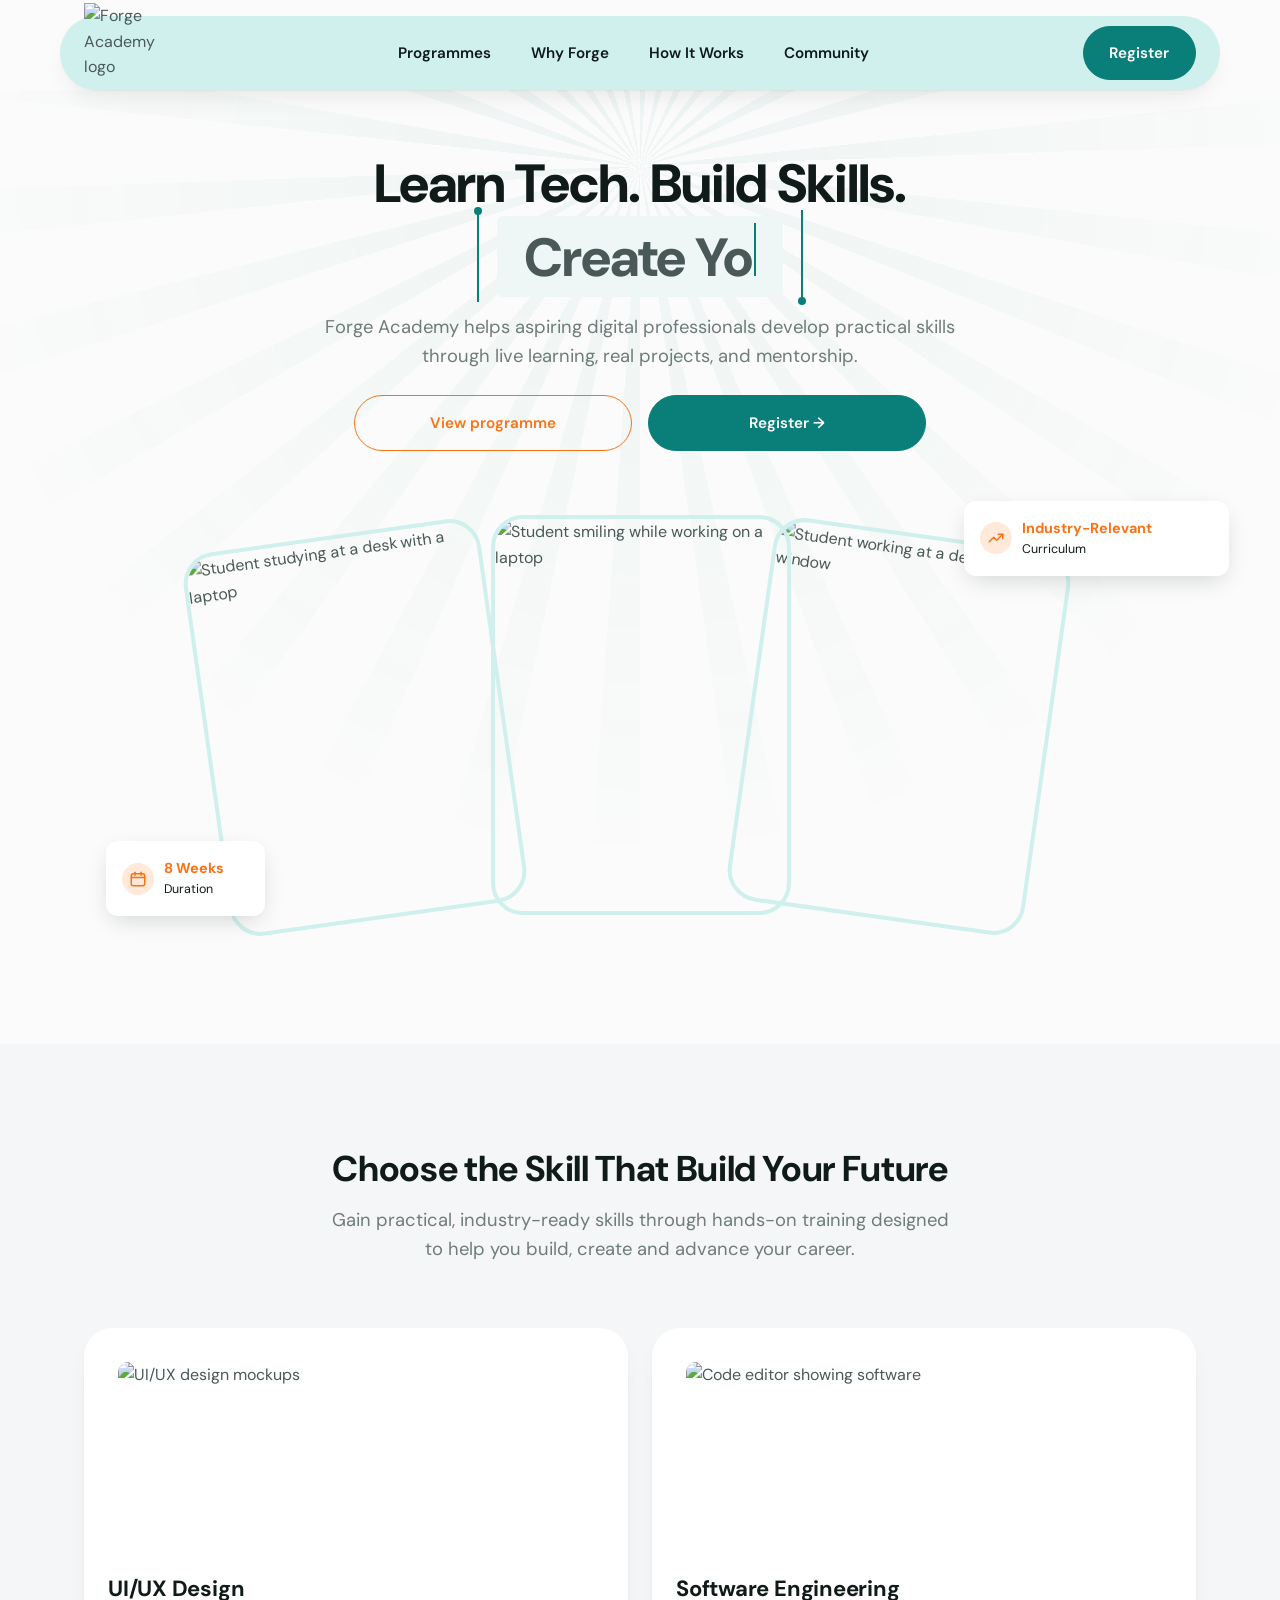
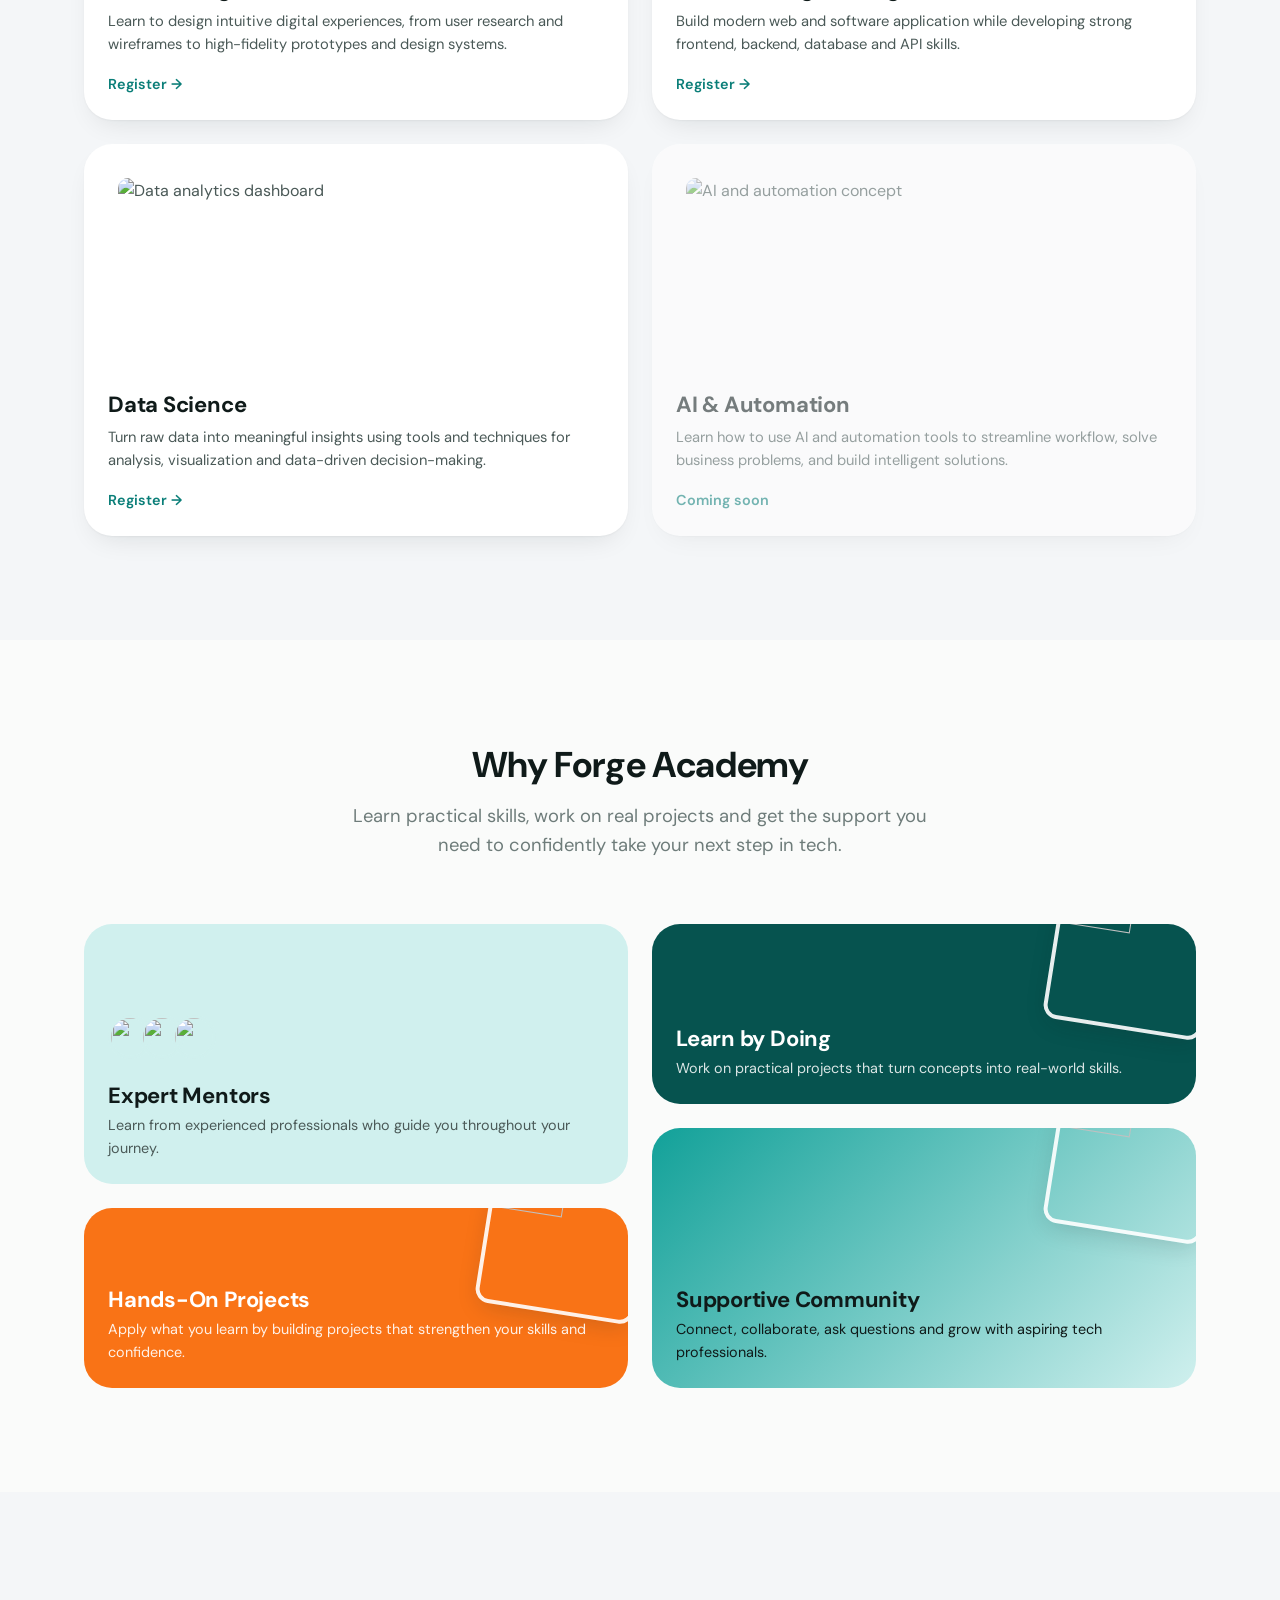
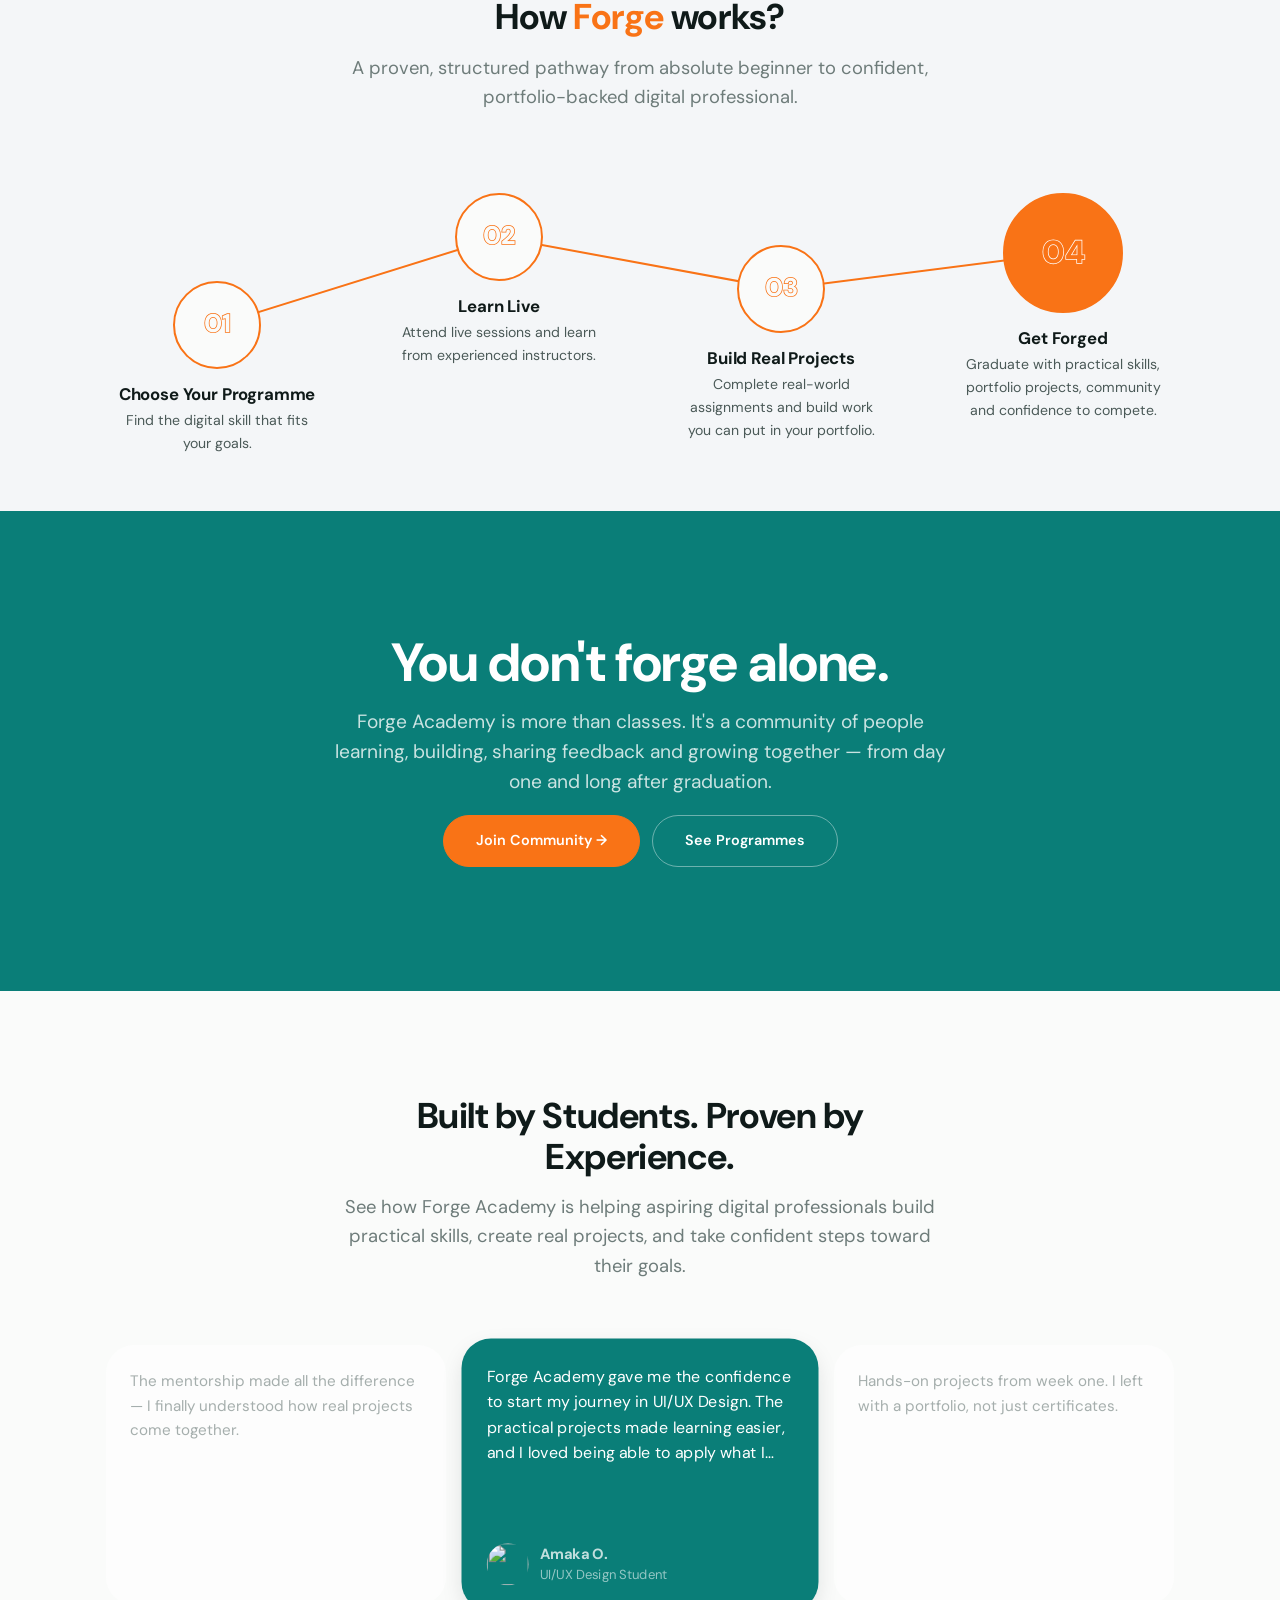
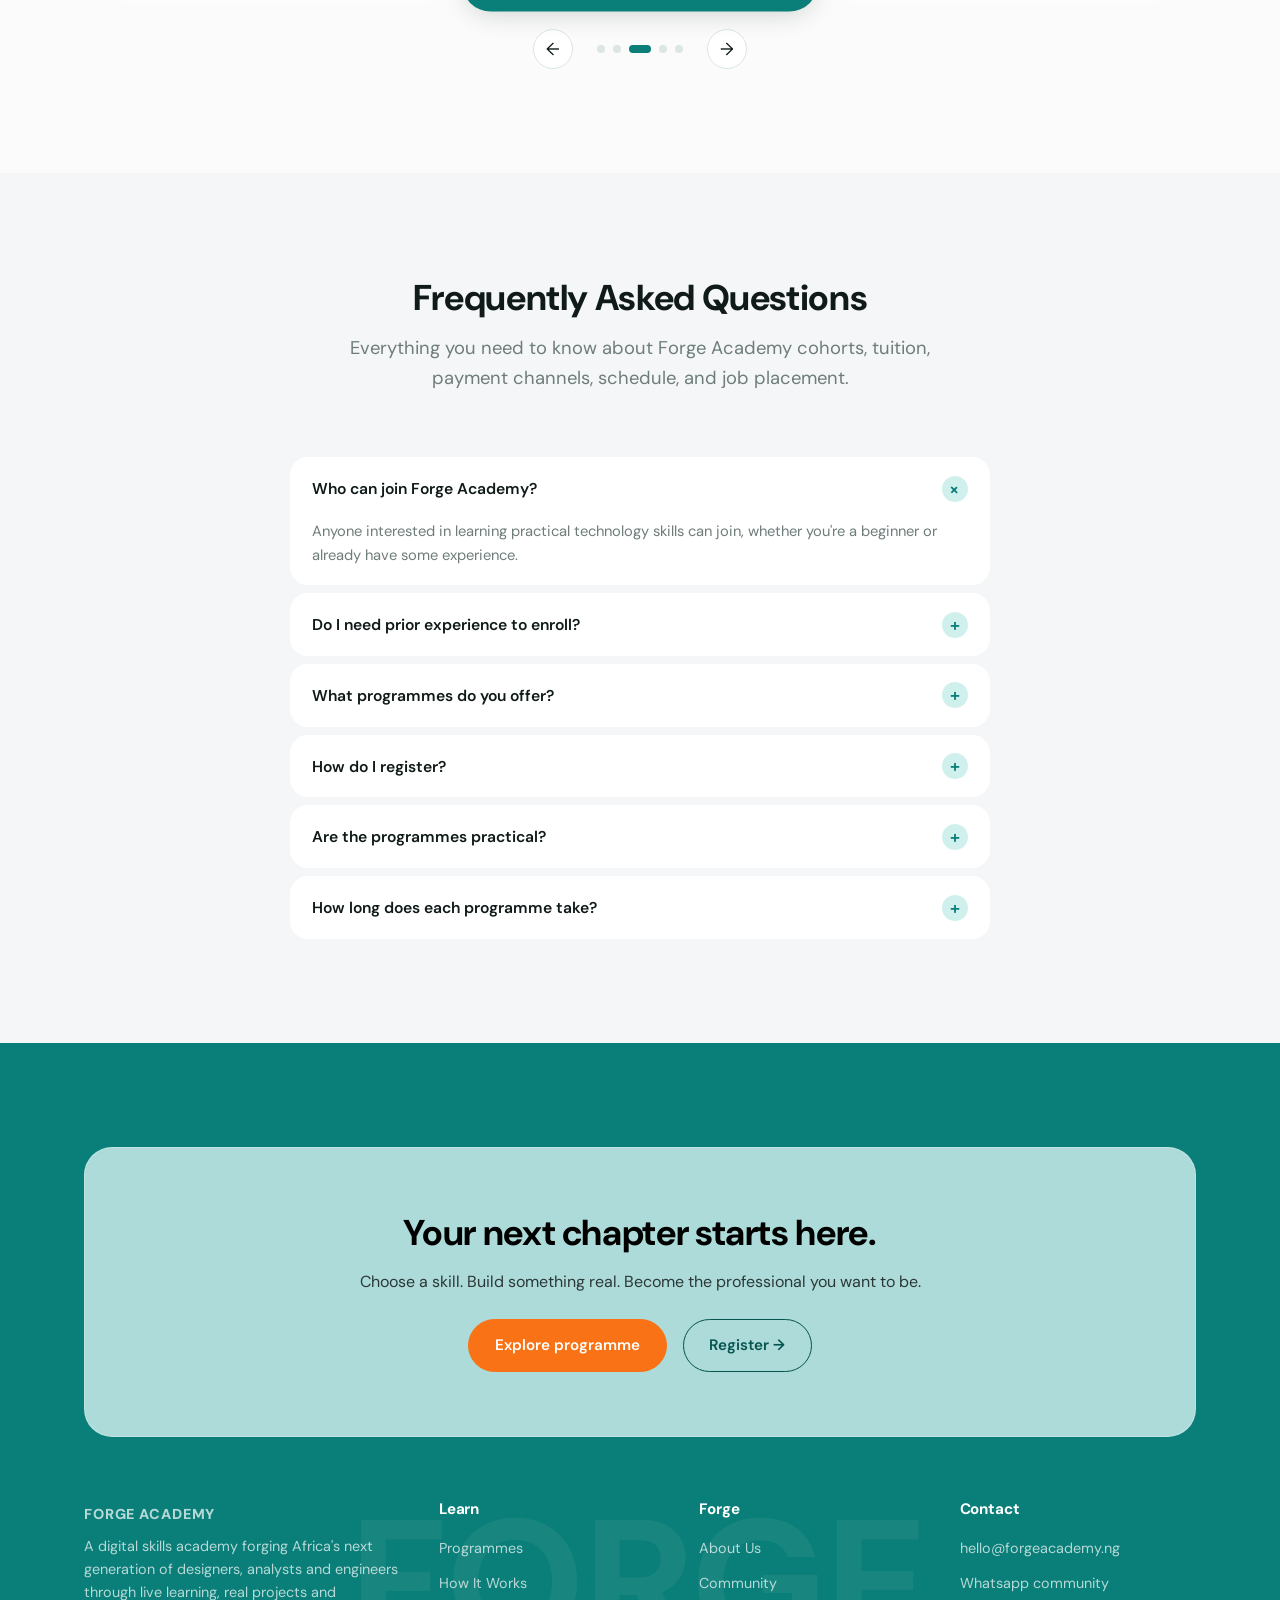
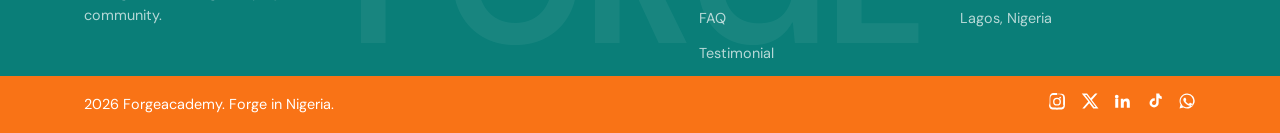
==== commit cc44b09e: "Join community and whatsapp commuity link redirected to the Forge community link" ====
--- a/public/index.html
+++ b/public/index.html
@@ -227,7 +227,7 @@
       <p>Forge Academy is more than classes. It's a community of people learning, building, sharing feedback and growing together — from day one and long after graduation.</p>
 
       <div class="community__actions">
-        <a href="https://wa.me/2348104963812" class="btn btn--accent" target="_blank" rel="noopener">Join Community →</a>
+        <a href="https://chat.whatsapp.com/KqZxL8T1g2zLrvJWHeB2tC?mode=gi_t" class="btn btn--accent" target="_blank" rel="noopener">Join Community →</a>
         <a href="#programmes" class="btn btn--outline-light">See Programmes</a>
       </div> 
     </div>
@@ -378,7 +378,7 @@
             <h4>Contact</h4>
             <ul>
                             <li><a href="mailto:hello@forgeacademy.ng">hello@forgeacademy.ng</a></li>
-              <li><a href="https://wa.me/2348104963812" target="_blank" rel="noopener">Whatsapp community</a></li>
+              <li><a href="https://chat.whatsapp.com/KqZxL8T1g2zLrvJWHeB2tC?mode=gi_t"  target="_blank" rel="noopener">Whatsapp community</a></li>
               <li><a href="#">Lagos, Nigeria</a></li>
             </ul>
           </div>
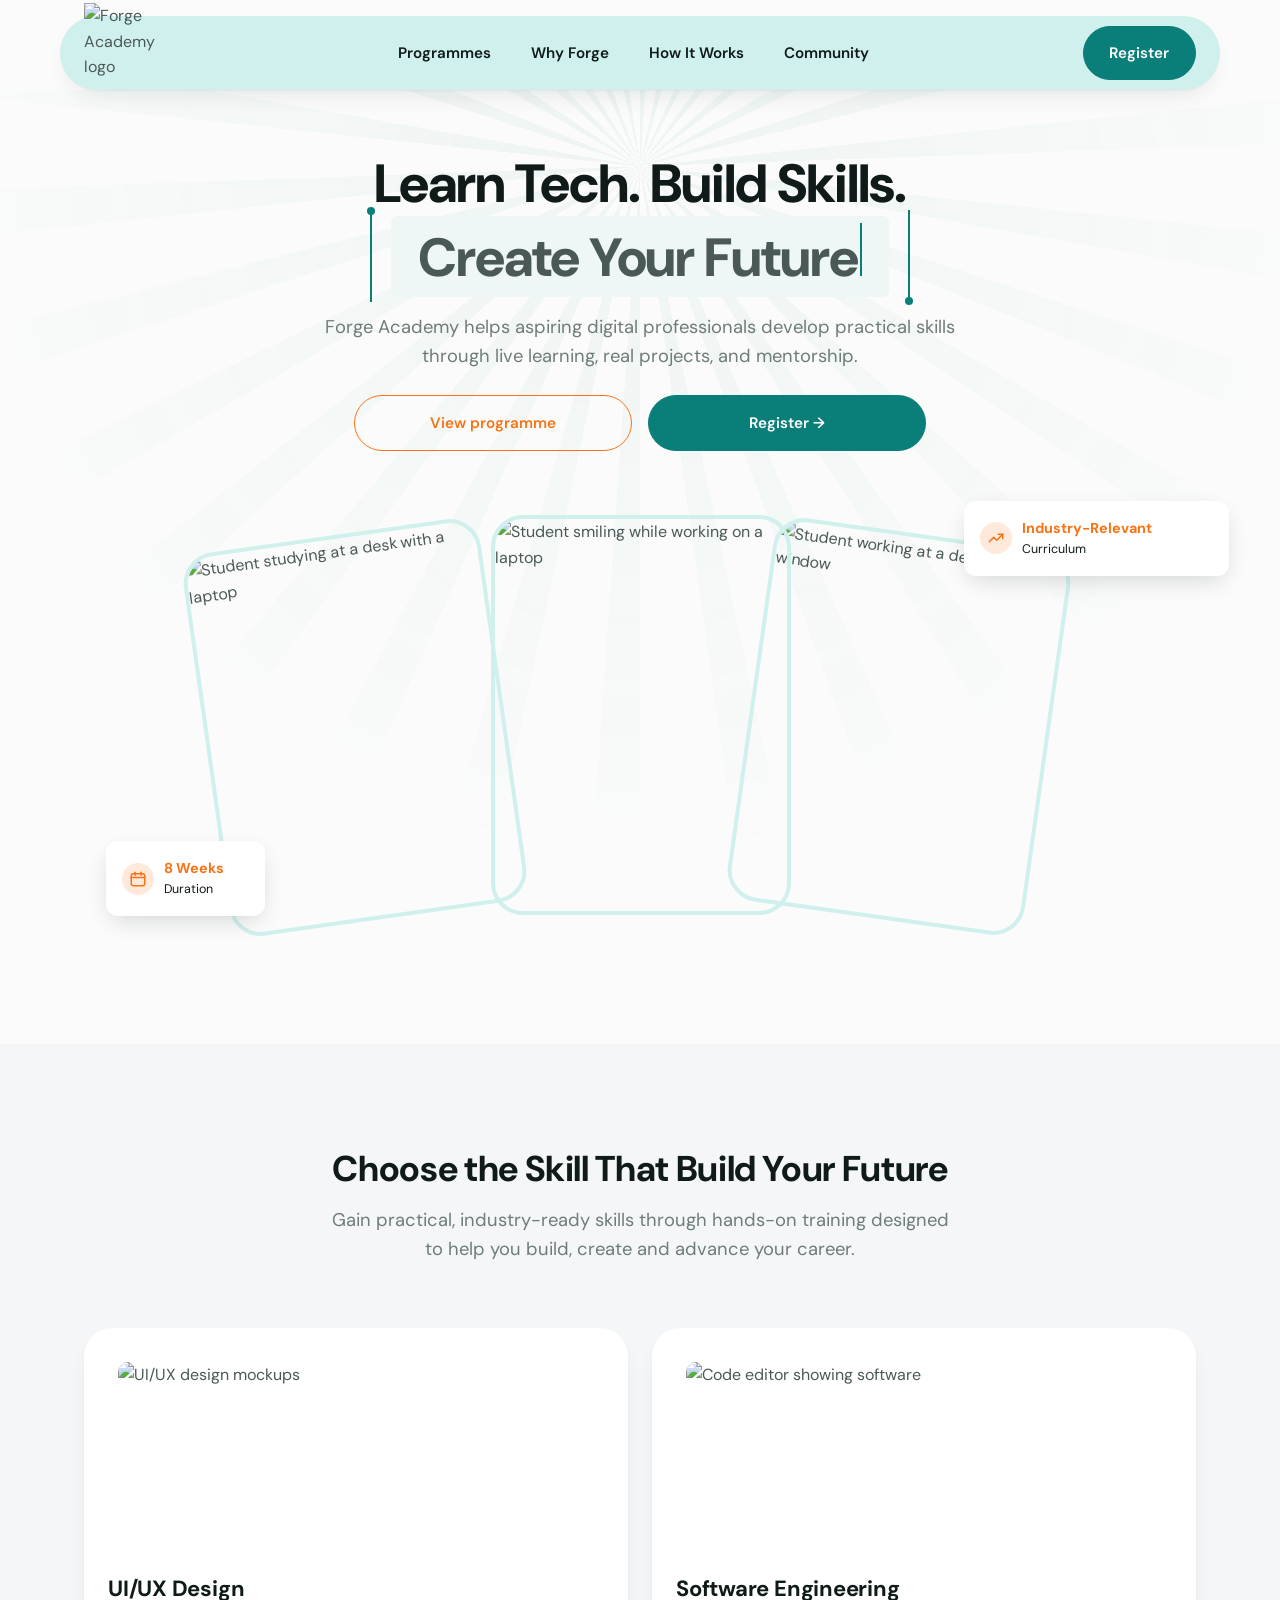
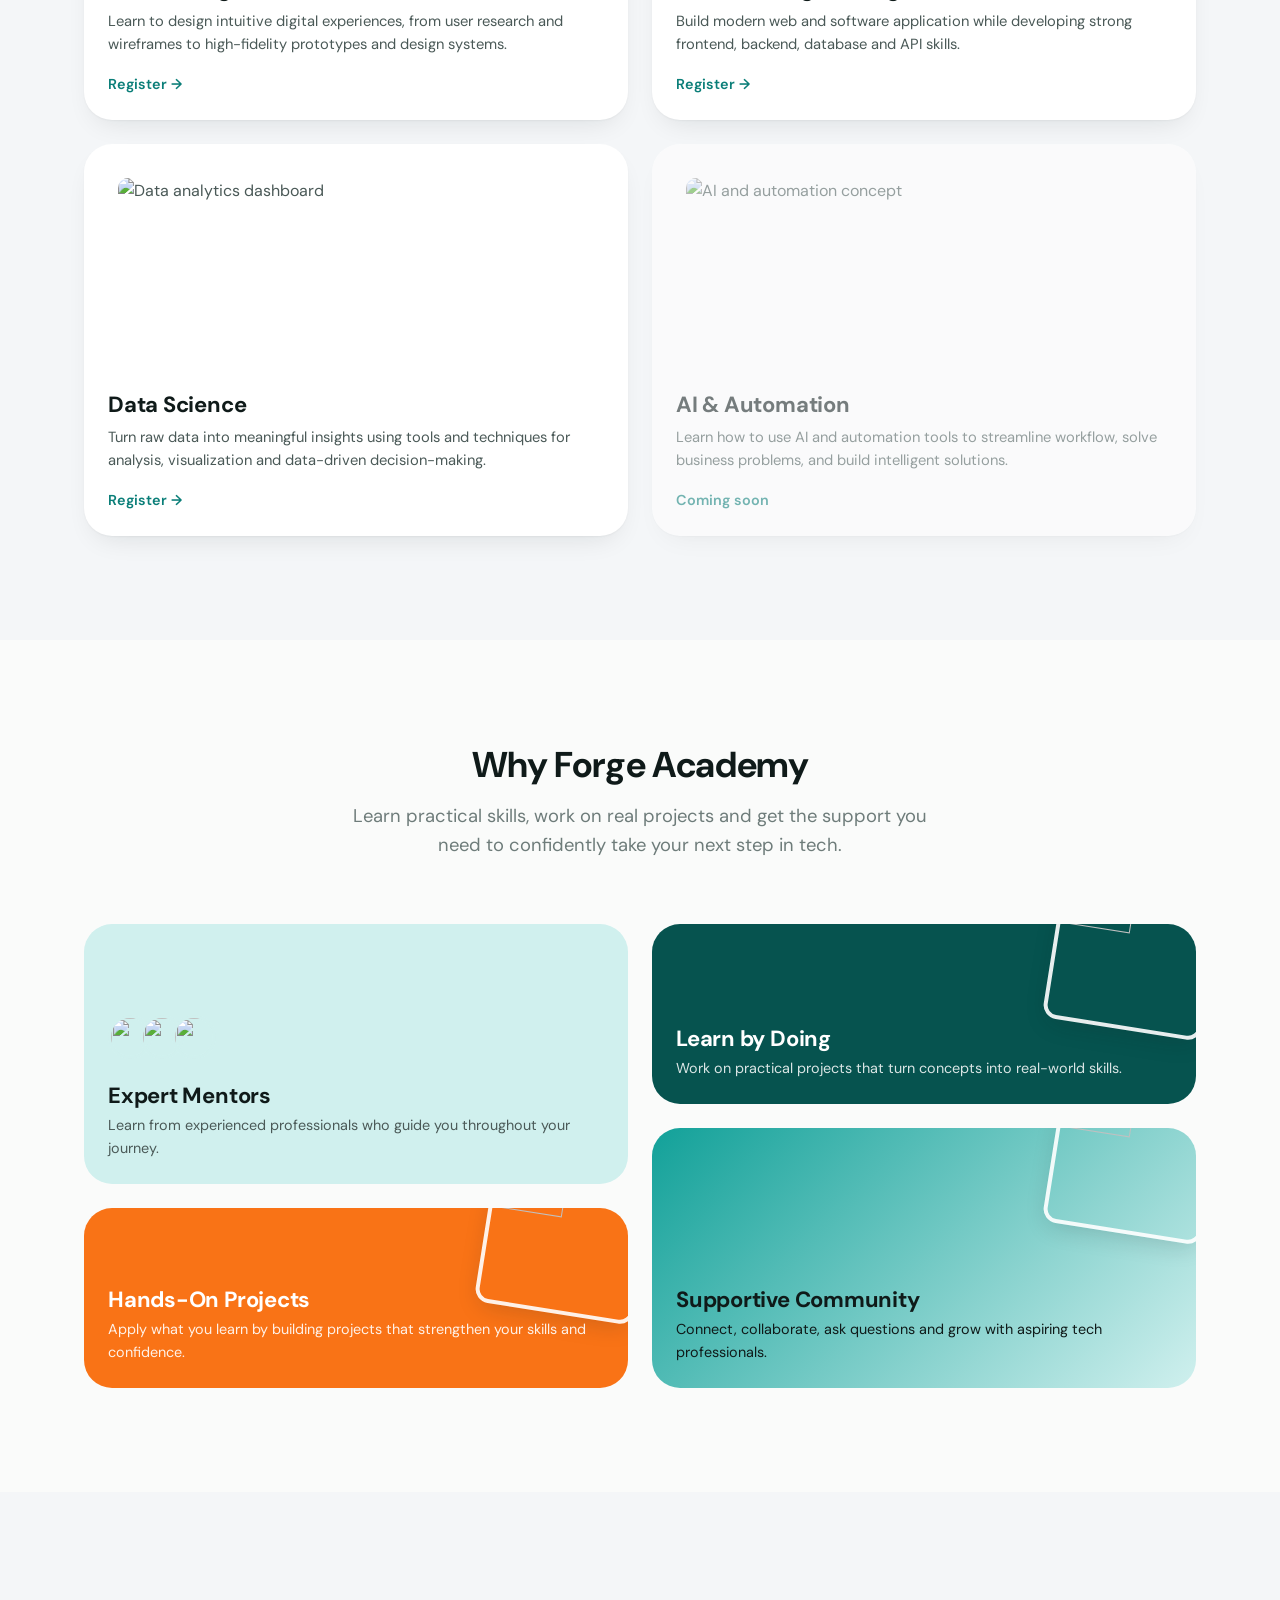
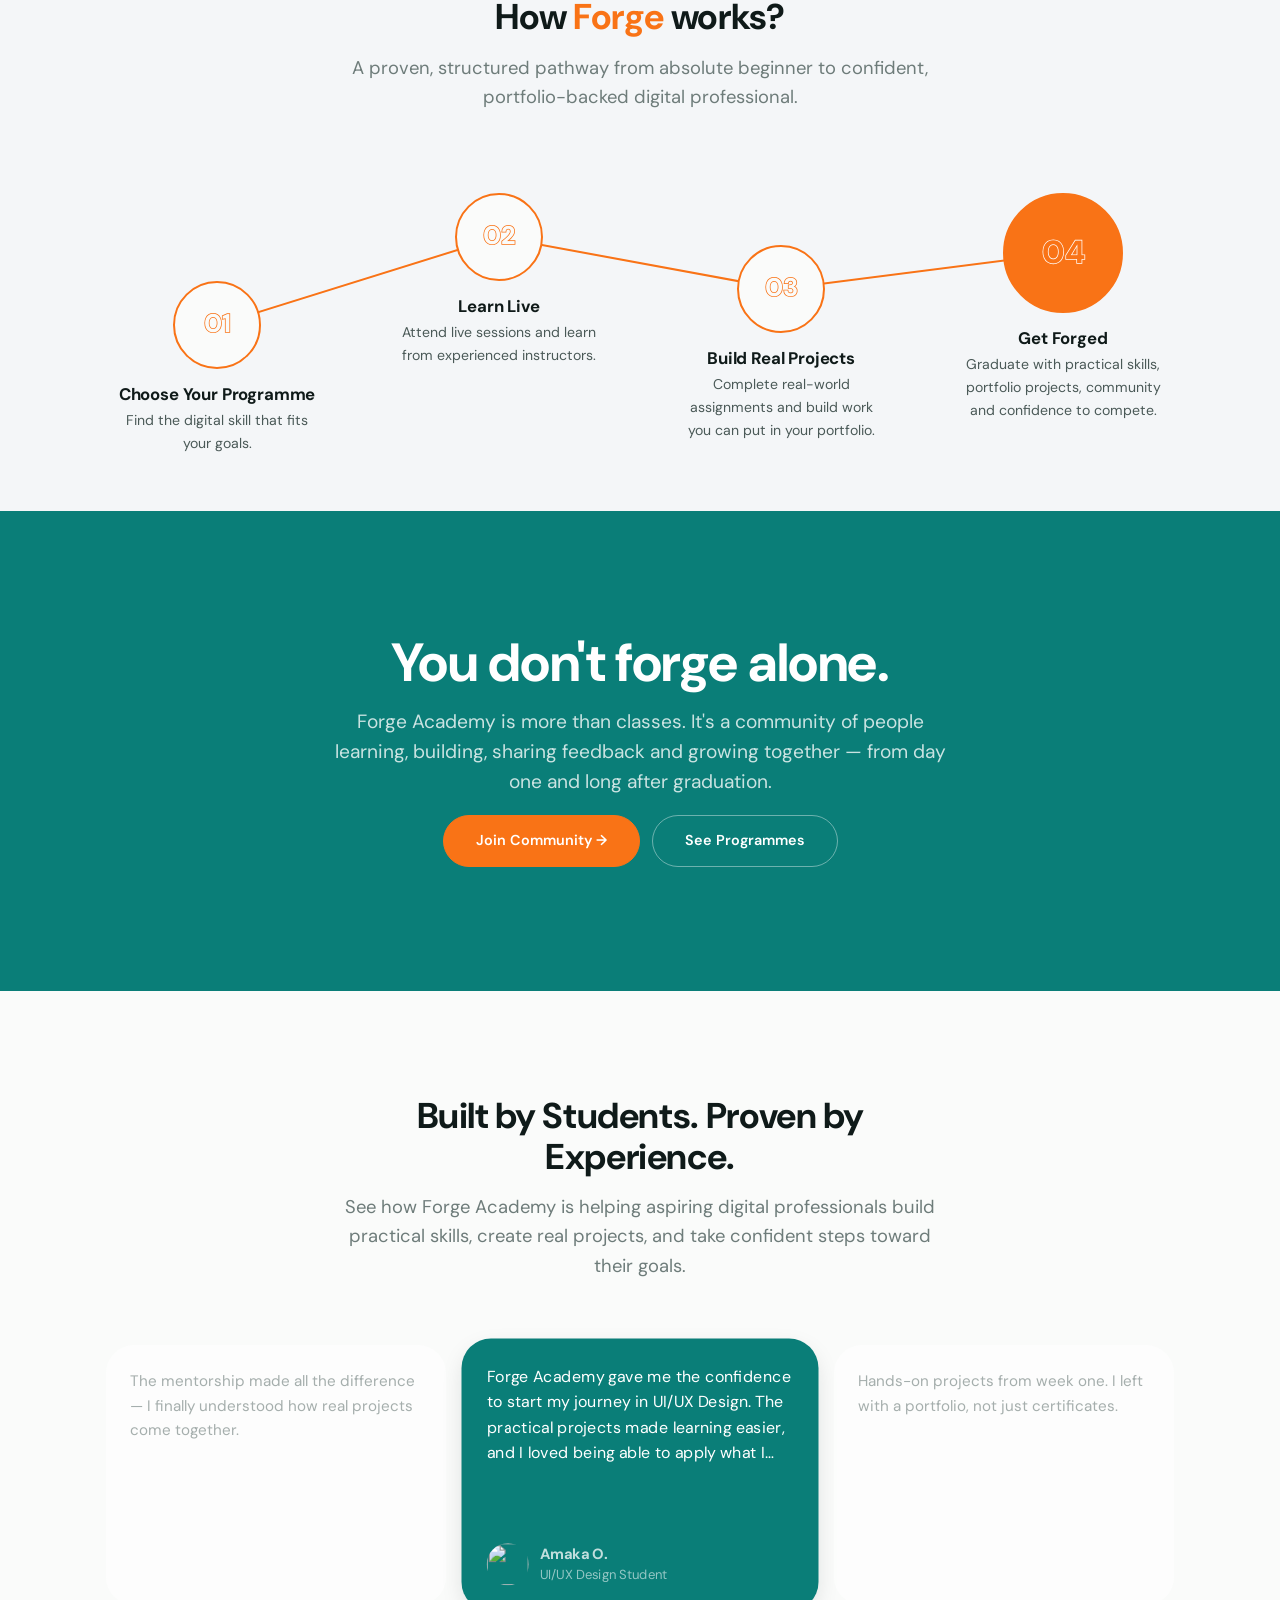
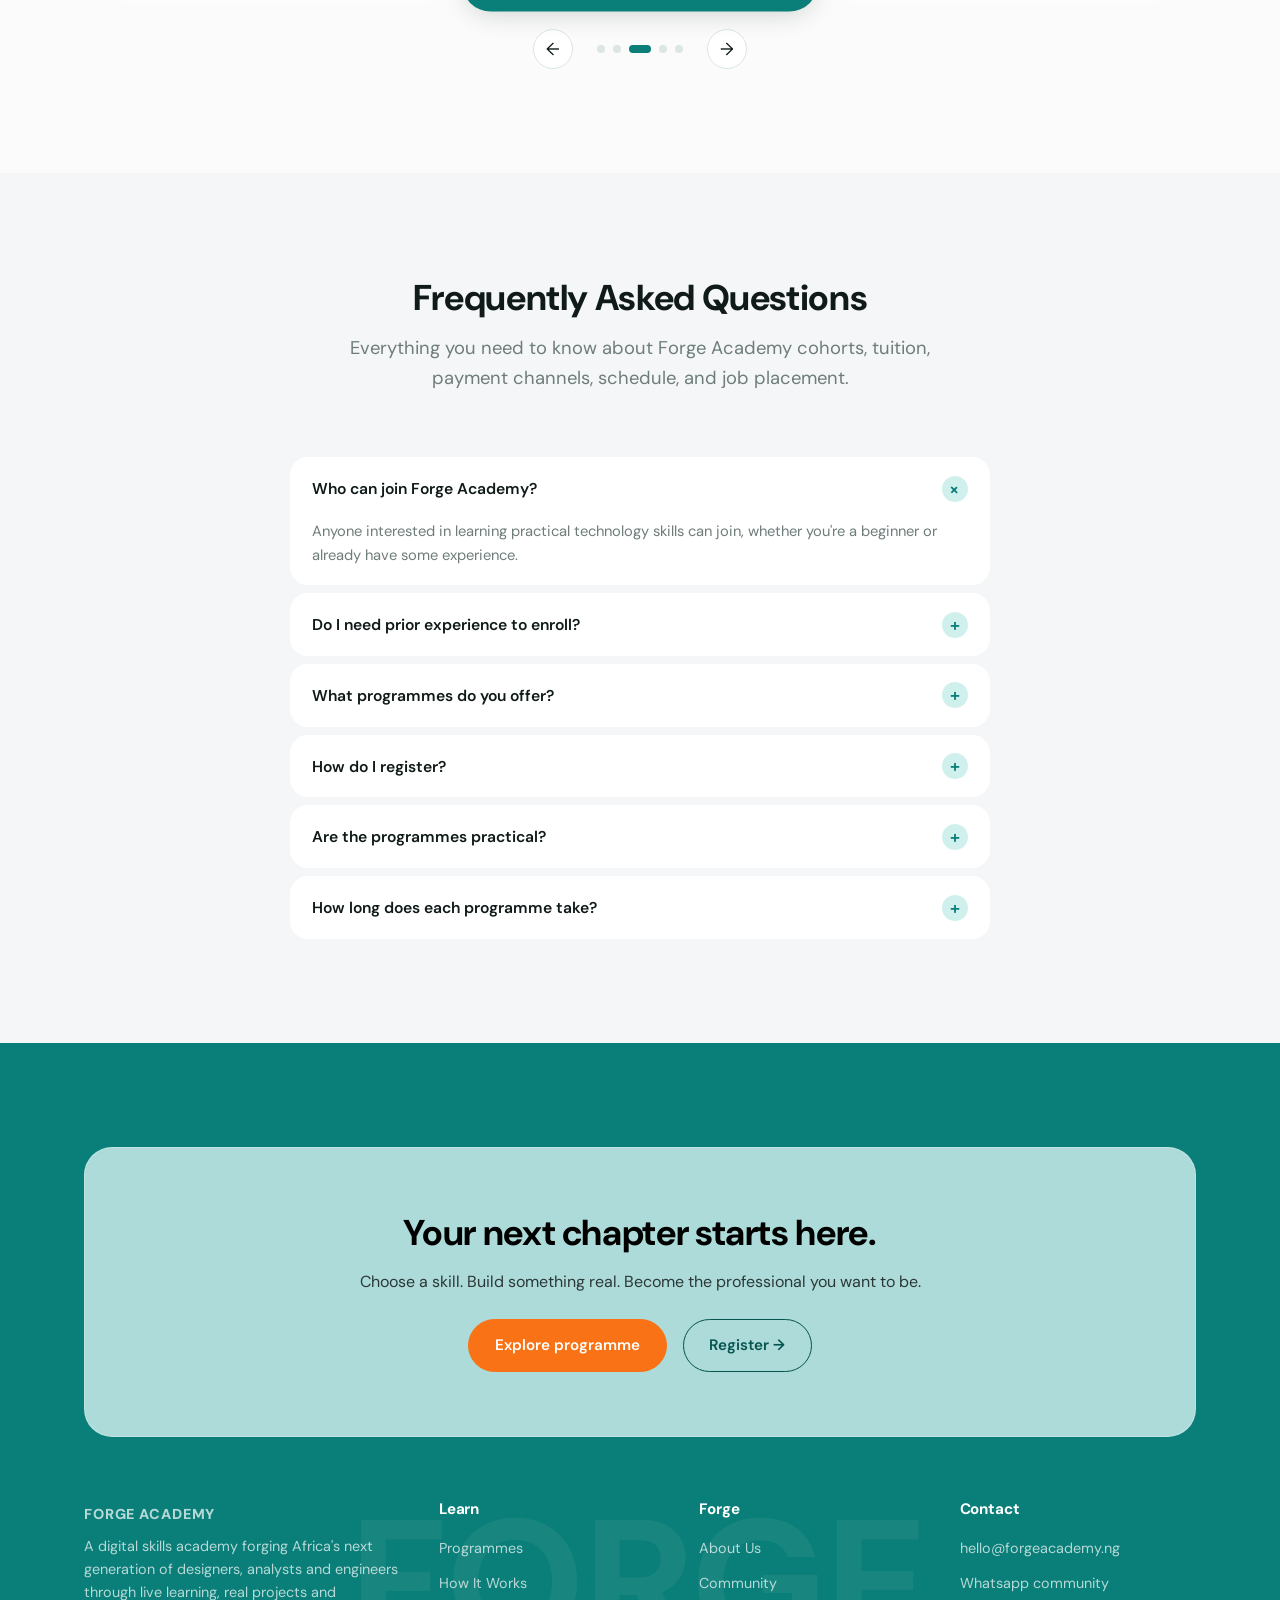
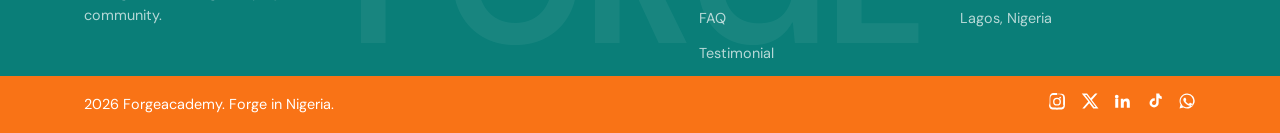
==== commit 670c9699: "Update WhatsApp community links in index and register pages" ====
--- a/public/index.html
+++ b/public/index.html
@@ -227,7 +227,7 @@
       <p>Forge Academy is more than classes. It's a community of people learning, building, sharing feedback and growing together — from day one and long after graduation.</p>
 
       <div class="community__actions">
-        <a href="https://chat.whatsapp.com/KqZxL8T1g2zLrvJWHeB2tC?mode=gi_t" class="btn btn--accent" target="_blank" rel="noopener">Join Community →</a>
+        <a href="https://chat.whatsapp.com/KqZxL8T1g2zLrvJWHeB2tC?mode=gi_t"class="btn btn--accent" target="_blank" rel="noopener">Join Community →</a>
         <a href="#programmes" class="btn btn--outline-light">See Programmes</a>
       </div> 
     </div>
@@ -378,7 +378,7 @@
             <h4>Contact</h4>
             <ul>
                             <li><a href="mailto:hello@forgeacademy.ng">hello@forgeacademy.ng</a></li>
-              <li><a href="https://chat.whatsapp.com/KqZxL8T1g2zLrvJWHeB2tC?mode=gi_t"  target="_blank" rel="noopener">Whatsapp community</a></li>
+              <li><a href="https://chat.whatsapp.com/KqZxL8T1g2zLrvJWHeB2tC?mode=gi_t" target="_blank" rel="noopener">Whatsapp community</a></li>
               <li><a href="#">Lagos, Nigeria</a></li>
             </ul>
           </div>
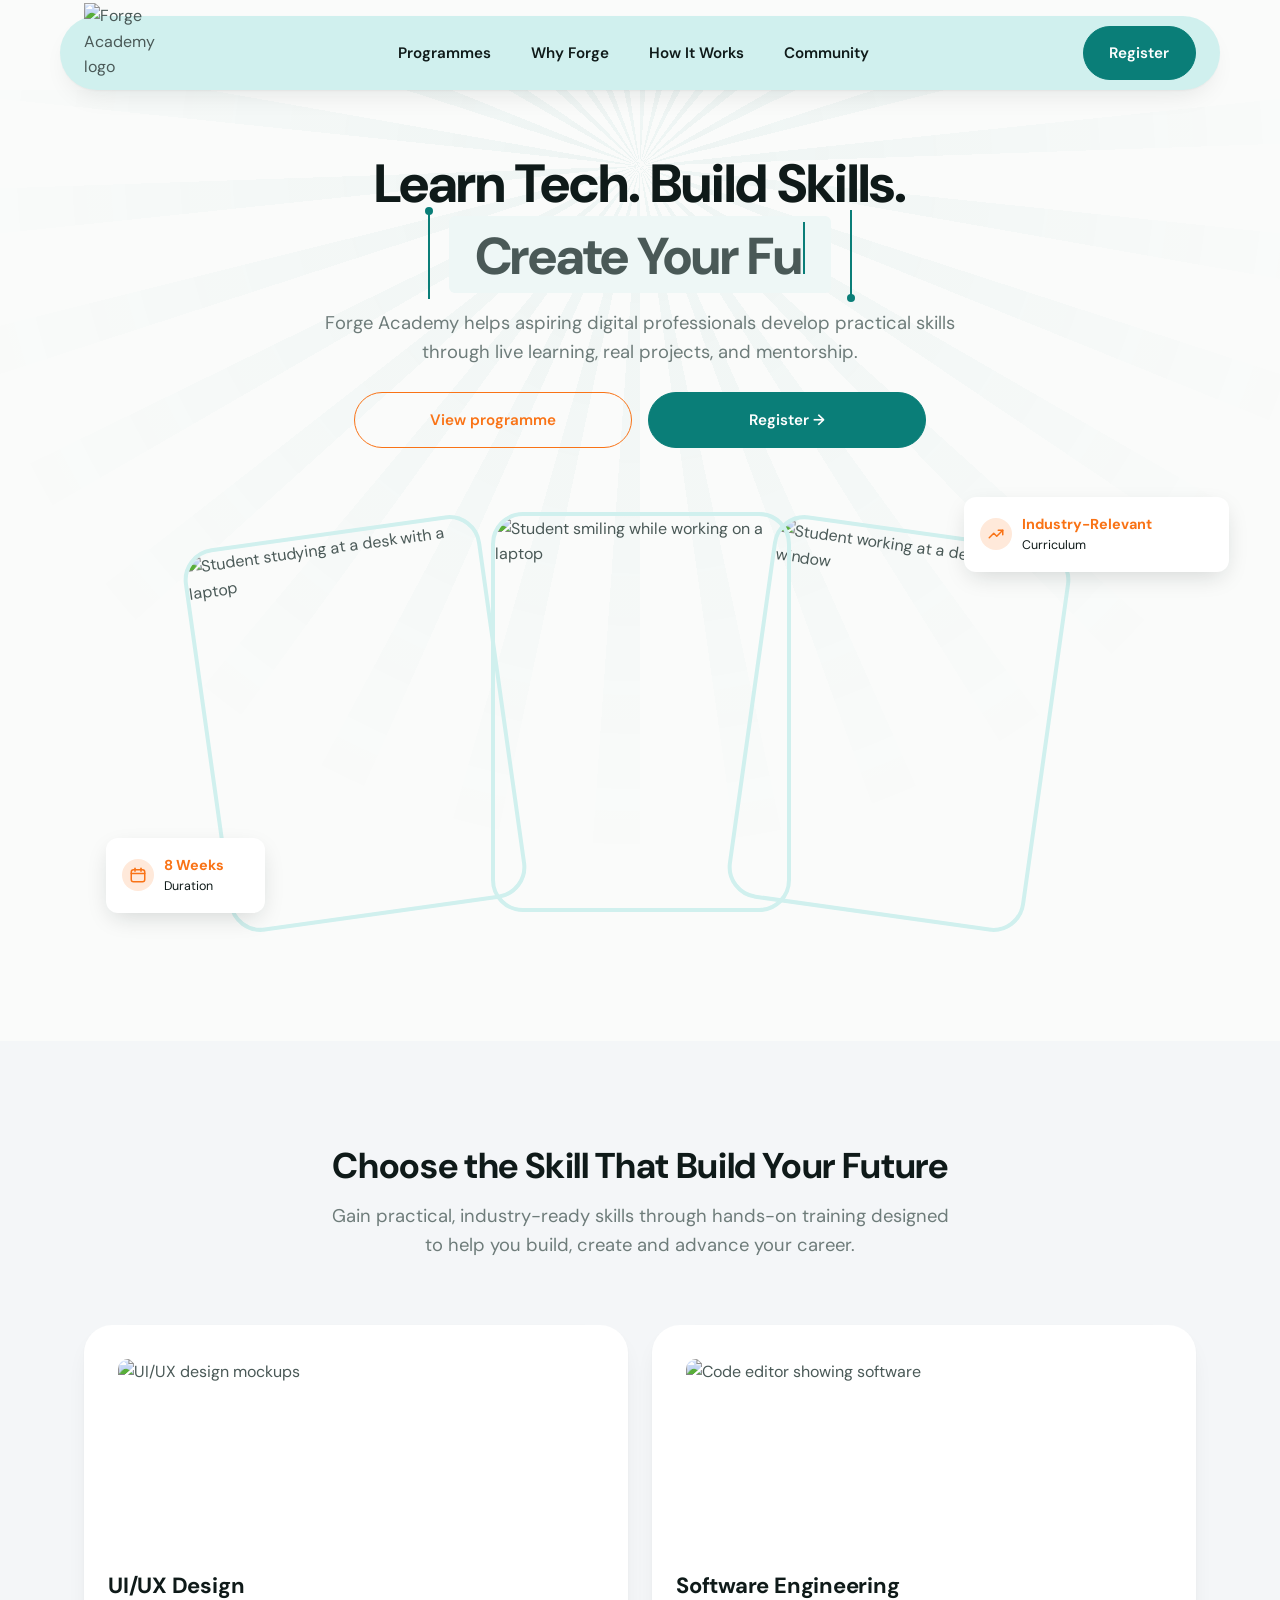
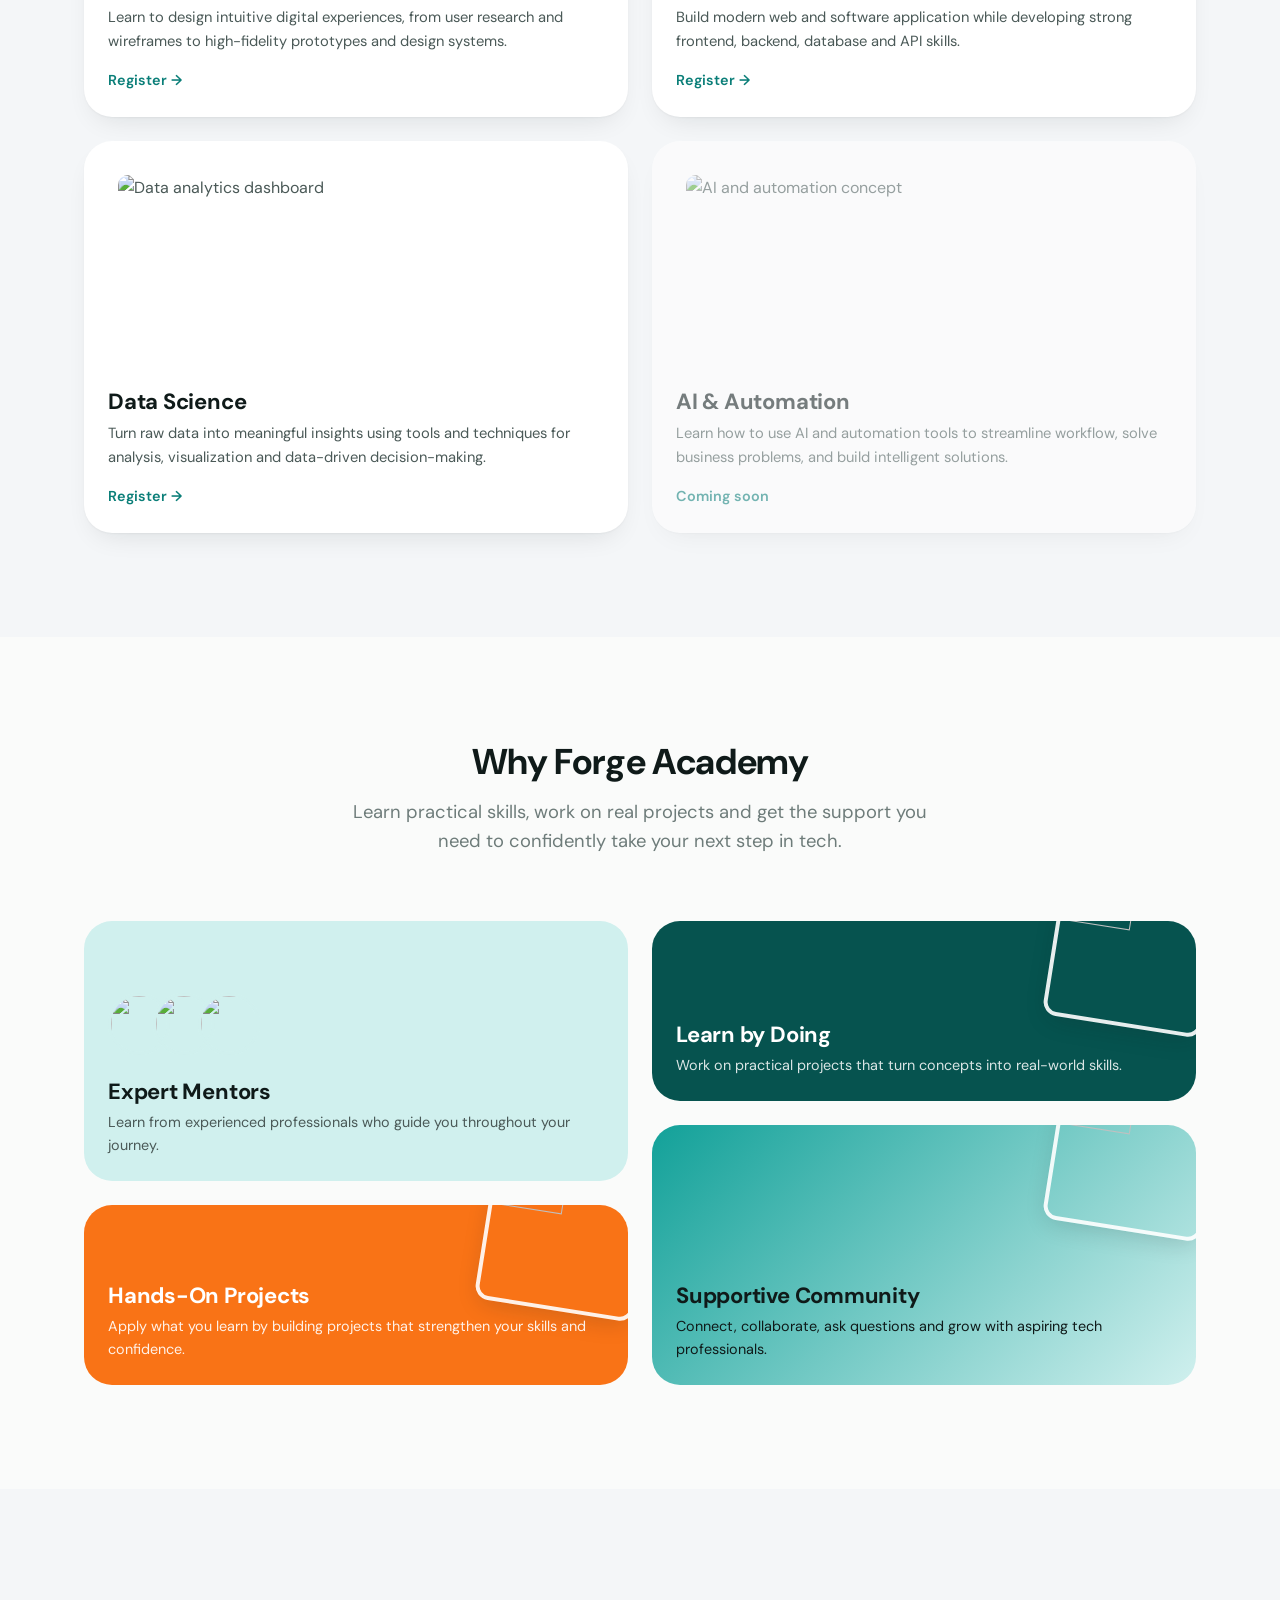
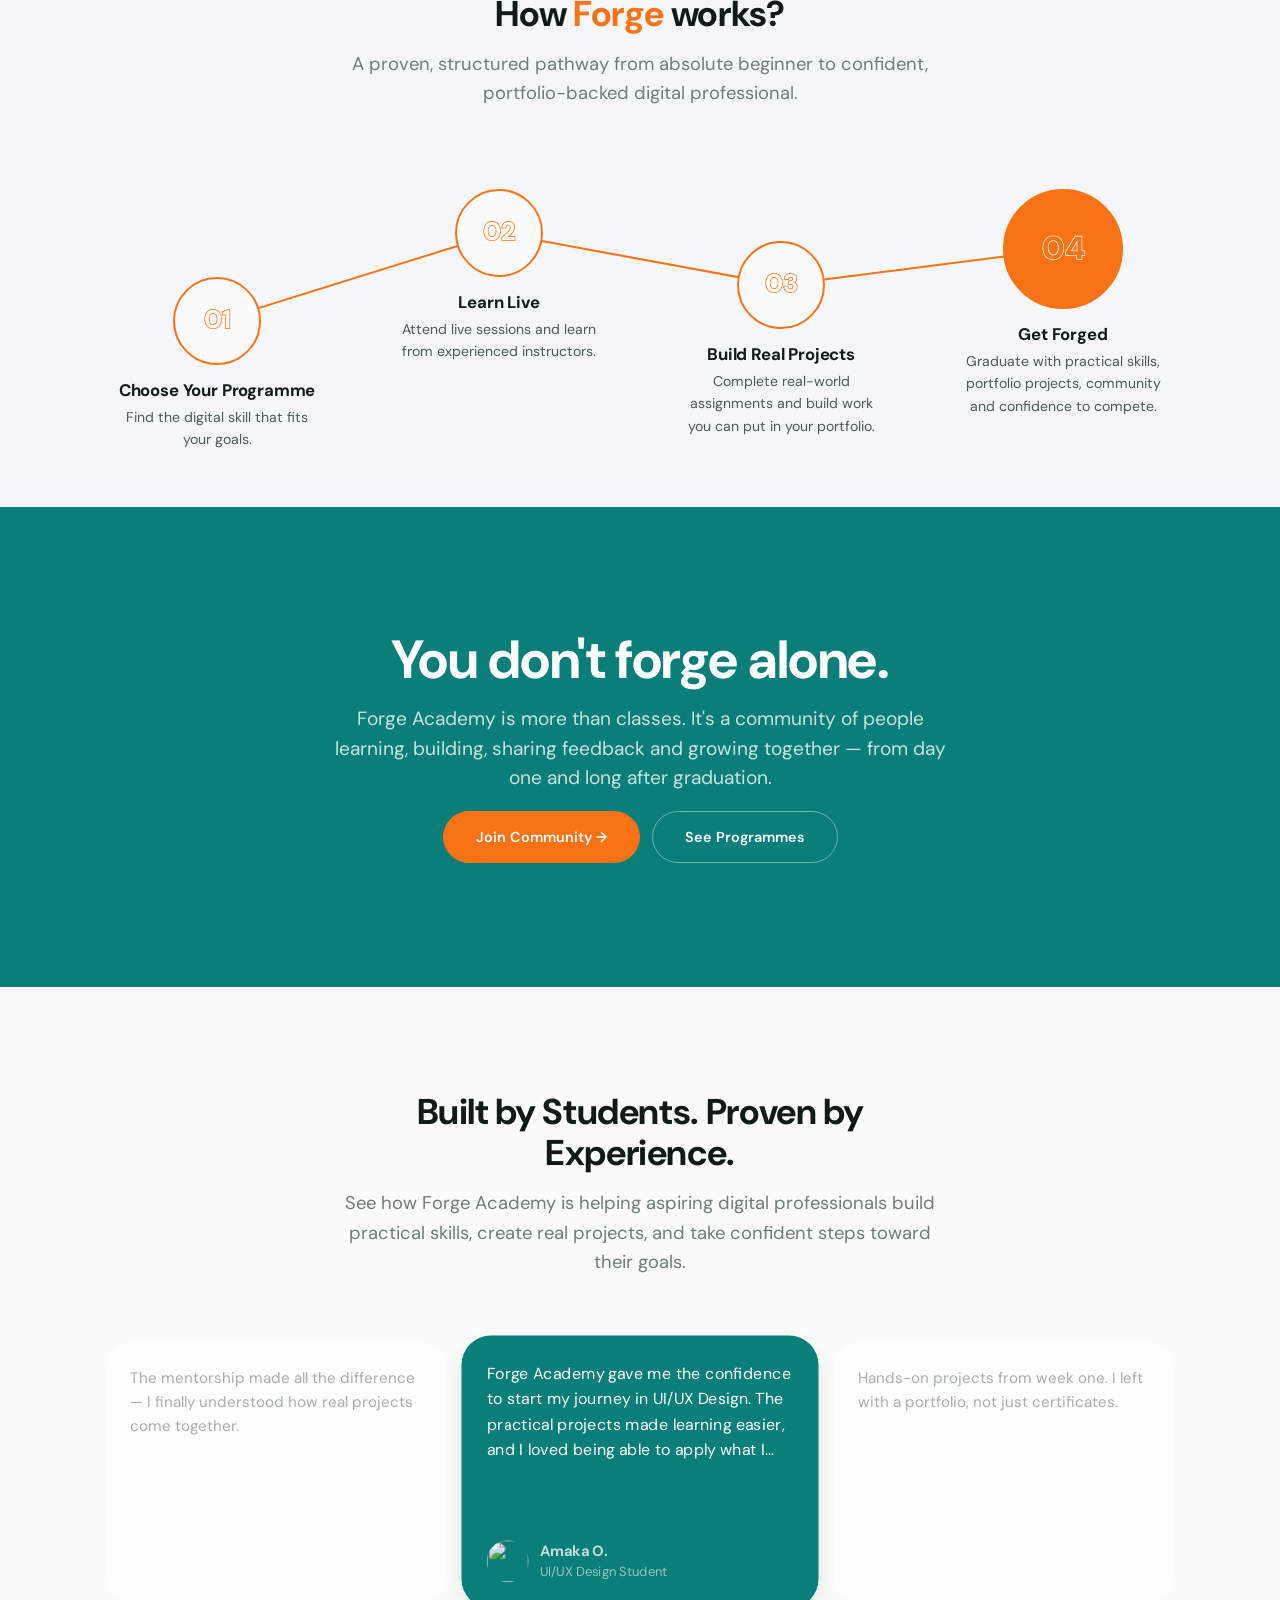
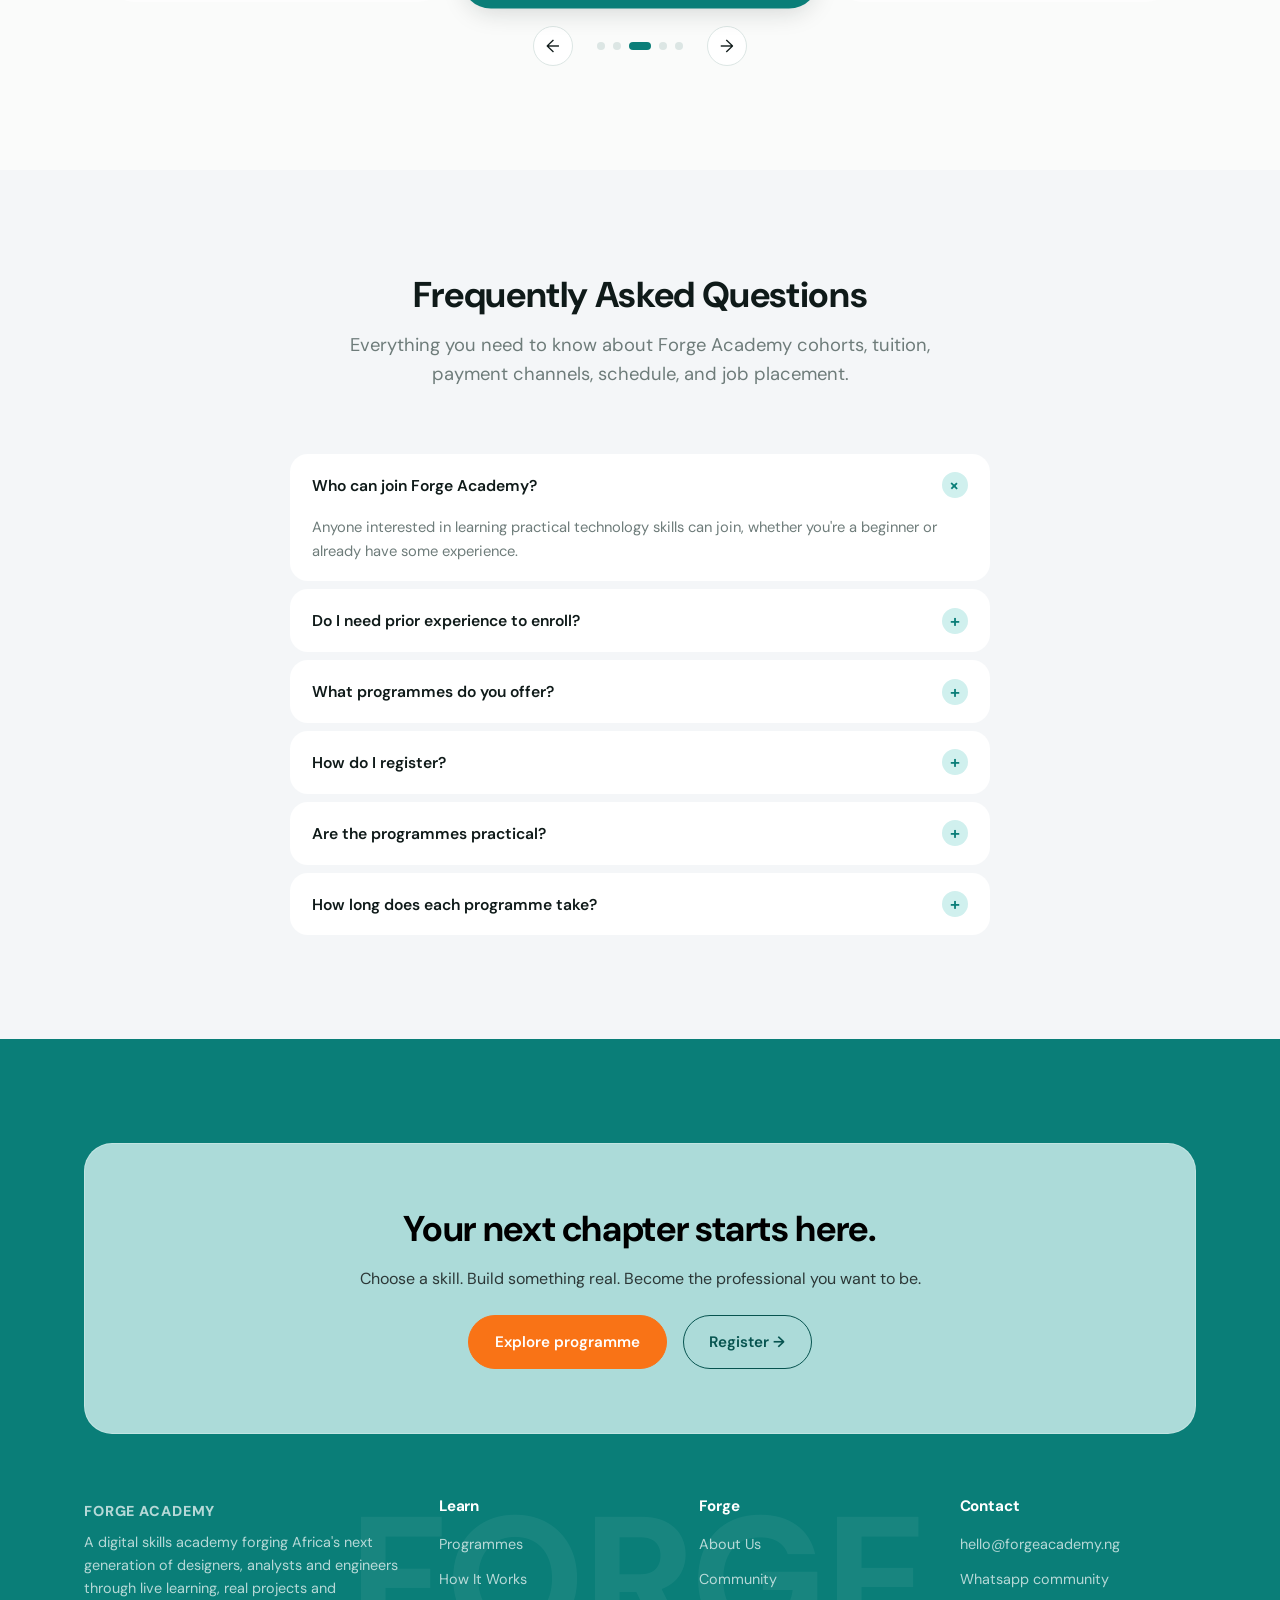
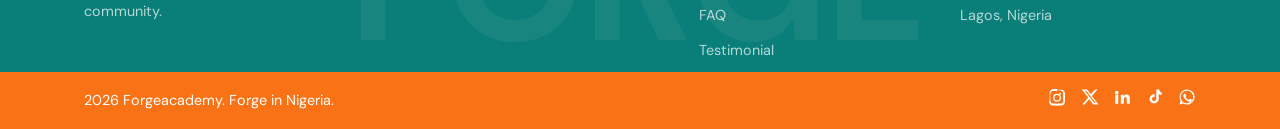
==== commit f411cc65: "more updates across front and backend" ====
--- a/public/index.html
+++ b/public/index.html
@@ -149,9 +149,9 @@
           <div class="bento-col">
             <div class="bento-card bento-card--mint bento-card--h-lg">
               <div class="bento-card__avatars">
-                <img src="https://randomuser.me/api/portraits/women/12.jpg" alt="" />
-                <img src="https://randomuser.me/api/portraits/women/24.jpg" alt="" />
-                <img src="https://randomuser.me/api/portraits/women/36.jpg" alt="" />
+                <img src="https://res.cloudinary.com/denaqakxw/image/upload/v1789071061/photo_2026-09-10_21-07-19_buwchy.jpg" alt="" />
+                <img src="https://res.cloudinary.com/denaqakxw/image/upload/v1789071060/photo_2026-09-10_21-07-26_jp9zjm.jpg" alt="" />
+                <img src="https://res.cloudinary.com/denaqakxw/image/upload/v1789071061/photo_2026-09-10_21-07-22_s0abnl.jpg" alt="" />
               </div>
               <h3>Expert Mentors</h3>
               <p>Learn from experienced professionals who guide you throughout your journey.</p>
--- a/public/src/css/base.css
+++ b/public/src/css/base.css
@@ -64,6 +64,10 @@
 
 html {
   scroll-behavior: smooth;
+  overflow-x: clip;
+  /* belt-and-braces guard against sideways scroll on small screens;
+     `clip` (not `hidden`) so it doesn't turn <html> into a scroll
+     container and break the sticky header */
 }
 
 .sr-only {
--- a/public/src/css/layout.css
+++ b/public/src/css/layout.css
@@ -8,6 +8,12 @@
   max-width: var(--container);
   margin-inline: auto;
   padding-inline: var(--space-3);
+}
+
+@media (max-width: 480px) {
+  .container {
+    padding-inline: var(--space-2);
+  }
 }
 
 .section {
@@ -71,6 +77,9 @@
   background: none;
   border: none;
   padding: 0.4rem;
+  font-size: 1.4rem;
+  line-height: 1;
+  color: var(--color-ink);
 }
 
 @media (max-width: 860px) {
@@ -102,6 +111,34 @@
     position: relative;
   }
 }
+
+@media (max-width: 600px) {
+  .site-header {
+    padding-top: 0.6rem;
+  }
+
+  .site-header__bar {
+    padding: 0.5rem 0.9rem;
+    gap: var(--space-1);
+  }
+
+  .header-actions {
+    gap: 0.5rem;
+  }
+
+  .header-actions .btn {
+    padding: 0.6rem 1rem;
+    font-size: 0.85rem;
+  }
+}
+
+@media (max-width: 380px) {
+  .header-actions .btn {
+    padding: 0.5rem 0.85rem;
+    font-size: 0.8rem;
+  }
+}
+
 /* ---- Hero ---- */
 .hero {
   position: relative;
@@ -186,29 +223,89 @@
   left: 62.55%;
   transform: rotate(8deg);
 }
+/* On phones the wide absolute-positioned collage collapses. Instead of
+   stacking the three photos in a tall vertical column, fan them into a
+   single overlapping row that fits the screen, then let the two badges
+   flow underneath as a centered pair. */
 @media (max-width: 640px) {
   .hero__stage {
     aspect-ratio: auto;
     height: auto;
-  }
-  
+    max-width: 460px;
+    margin-block: var(--space-4) var(--space-3);
+    display: flex;
+    flex-wrap: wrap;
+    justify-content: center;
+    gap: var(--space-2);
+  }
+
+  .hero__collage {
+    flex: 1 1 100%;
+    display: flex;
+    align-items: center;
+    justify-content: center;
+  }
+
+  .hero__collage li {
+    flex: 1 1 0;
+    min-width: 0;
+  }
+
   .hero__collage li:nth-child(1) img,
   .hero__collage li:nth-child(2) img,
   .hero__collage li:nth-child(3) img {
     position: static;
     width: 100%;
-    height: 220px;
-    transform: none;
-  }
-
+    height: auto;
+    aspect-ratio: 3 / 4;
+    object-fit: cover;
+    border-width: 3px;
+    border-radius: 18px;
+  }
 
   .hero__collage li:nth-child(1) img {
+    transform: rotate(-6deg);
     object-position: center 75%;
+  }
+
+  .hero__collage li:nth-child(2) img {
+    position: relative;
+    z-index: 2;
+    transform: scale(1.09);
+  }
+
+  .hero__collage li:nth-child(3) img {
+    transform: rotate(6deg);
+  }
+
+  .hero__collage li:nth-child(1) {
+    margin-right: -5%;
+  }
+
+  .hero__collage li:nth-child(3) {
+    margin-left: -5%;
   }
 
   .floating-badge {
     position: static;
-    margin-top: var(--space-2);
+    flex: 0 1 auto;
+    margin-top: 0;
+  }
+}
+
+@media (max-width: 480px) {
+  .hero {
+    padding-top: var(--space-4);
+    padding-bottom: var(--space-4);
+  }
+
+  .hero__actions {
+    flex-direction: column;
+    align-items: stretch;
+  }
+
+  .hero__actions .btn--hero {
+    width: 100%;
   }
 }
 /* ---- Skills grid ---- */
@@ -289,14 +386,51 @@
   margin-top: 3.25rem;
 }
 
+/* Tablet: tighten the zigzag so the staggered steps don't sprawl, and drop
+   the oversized finale badge down to match the rest. */
+@media (max-width: 960px) and (min-width: 781px) {
+  .process {
+    gap: var(--space-1);
+  }
+
+  .process__step:nth-child(1) { margin-top: 0.75rem; }
+  .process__step:nth-child(2) { margin-top: 3.5rem; }
+  .process__step:nth-child(4) { margin-top: 2rem; }
+
+  .process__step p {
+    max-width: 180px;
+  }
+
+  .process__step .process-badge--filled {
+    width: 88px;
+    height: 88px;
+    font-size: 1.6rem;
+  }
+}
+
+/* Phone: the diagonal collapses into a left-aligned vertical timeline —
+   numbered badges on a connector line, step text beside each. */
 @media (max-width: 780px) {
   .process {
     flex-direction: column;
-    gap: var(--space-4);
+    align-items: stretch;
+    gap: 0;
+    padding-top: 0;
   }
 
   .process__curve {
     display: none;
+  }
+
+  .process__step {
+    display: grid;
+    grid-template-columns: 52px 1fr;
+    grid-template-rows: minmax(52px, auto) auto;
+    column-gap: var(--space-3);
+    row-gap: 0.3rem;
+    flex: none;
+    text-align: left;
+    padding-bottom: var(--space-4);
   }
 
   .process__step:nth-child(1),
@@ -304,6 +438,62 @@
   .process__step:nth-child(3),
   .process__step:nth-child(4) {
     margin-top: 0;
+  }
+
+  .process__step:last-child {
+    padding-bottom: 0;
+  }
+
+  /* connector line — dead-centre of the 52px badge column (26px), and the
+     2px stroke is pulled back half its width so it's centred on that point */
+  .process__step::before {
+    content: "";
+    position: absolute;
+    left: 26px;
+    transform: translateX(-50%);
+    top: 0;
+    bottom: 0;
+    width: 2px;
+    background: var(--color-line);
+    z-index: 0;
+  }
+
+  .process__step:first-child::before {
+    top: 26px;
+  }
+
+  .process__step:last-child::before {
+    display: none;
+  }
+
+  /* higher specificity so it beats components.css .process-badge--filled */
+  .process__step .process-badge,
+  .process__step .process-badge--filled {
+    grid-column: 1;
+    grid-row: 1;
+    align-self: center;
+    justify-self: center;
+    width: 52px;
+    height: 52px;
+    font-size: 1.15rem;
+    margin: 0;
+    position: relative;
+    z-index: 1;
+  }
+
+  /* title shares row 1 with the badge and centres against it */
+  .process__step h3 {
+    grid-column: 2;
+    grid-row: 1;
+    align-self: center;
+    margin: 0;
+  }
+
+  .process__step p {
+    grid-column: 2;
+    grid-row: 2;
+    max-width: none;
+    margin: 0;
   }
 }
 
@@ -372,6 +562,31 @@
   padding: 0 32px;
   font-size: 0.9rem;
   border-radius: 50px;
+}
+
+@media (max-width: 600px) {
+  .community--bg {
+    min-height: 0;
+    margin-top: -1.5rem;
+    padding-block: var(--space-5);
+  }
+
+  .community__text h2 {
+    font-size: 1.9rem;
+  }
+
+  .community__text p {
+    font-size: 1rem;
+  }
+
+  .community__actions {
+    width: 100%;
+    flex-direction: column;
+  }
+
+  .community__actions .btn {
+    width: 100%;
+  }
 }
 
 /* ------------------------------------------------------------
@@ -510,6 +725,17 @@
 @media (max-width: 780px) {
   .testimonial-track .testimonial-card--side {
     display: none;
+  }
+
+  .testimonial-track .testimonial-card--active {
+    transform: none;
+    width: min(360px, 100%);
+    height: auto;
+    min-height: 220px;
+  }
+
+  .testimonial-nav {
+    gap: var(--space-2);
   }
 }
 
@@ -635,8 +861,46 @@
     grid-template-columns: 1fr 1fr;
   }
 }
+
+@media (max-width: 600px) {
+  .footer-block {
+    padding-top: var(--space-5);
+  }
+
+  .final-cta {
+    padding: var(--space-4) var(--space-3);
+  }
+
+  .final-cta__actions {
+    flex-direction: column;
+  }
+
+  .final-cta__actions .btn {
+    width: 100%;
+  }
+
+  .footer-links {
+    padding-top: var(--space-4);
+  }
+}
+
 @media (max-width: 480px) {
   .footer-grid {
+    grid-template-columns: 1fr 1fr;
+  }
+
+  .footer-brand {
+    grid-column: 1 / -1;
+  }
+}
+
+@media (max-width: 380px) {
+  .footer-grid {
     grid-template-columns: 1fr;
   }
+
+  .footer-bottom {
+    justify-content: center;
+    text-align: center;
+  }
 }
--- a/public/src/css/components.css
+++ b/public/src/css/components.css
@@ -284,6 +284,8 @@
     position: static;
     margin-top: var(--space-2);
     width: auto !important;
+    min-width: 0 !important;
+    padding: 12px 14px;
   }
 }
 
@@ -435,11 +437,11 @@
 }
 
 .bento-card__avatars img {
-  width: 44px;
-  height: 44px;
+  width: 62px;
+  height: 62px;
   border-radius: 50%;
   border: 3px solid var(--color-teal-100);
-  margin-left: -12px;
+  margin-left: -17px;
   object-fit: cover;
 }
 
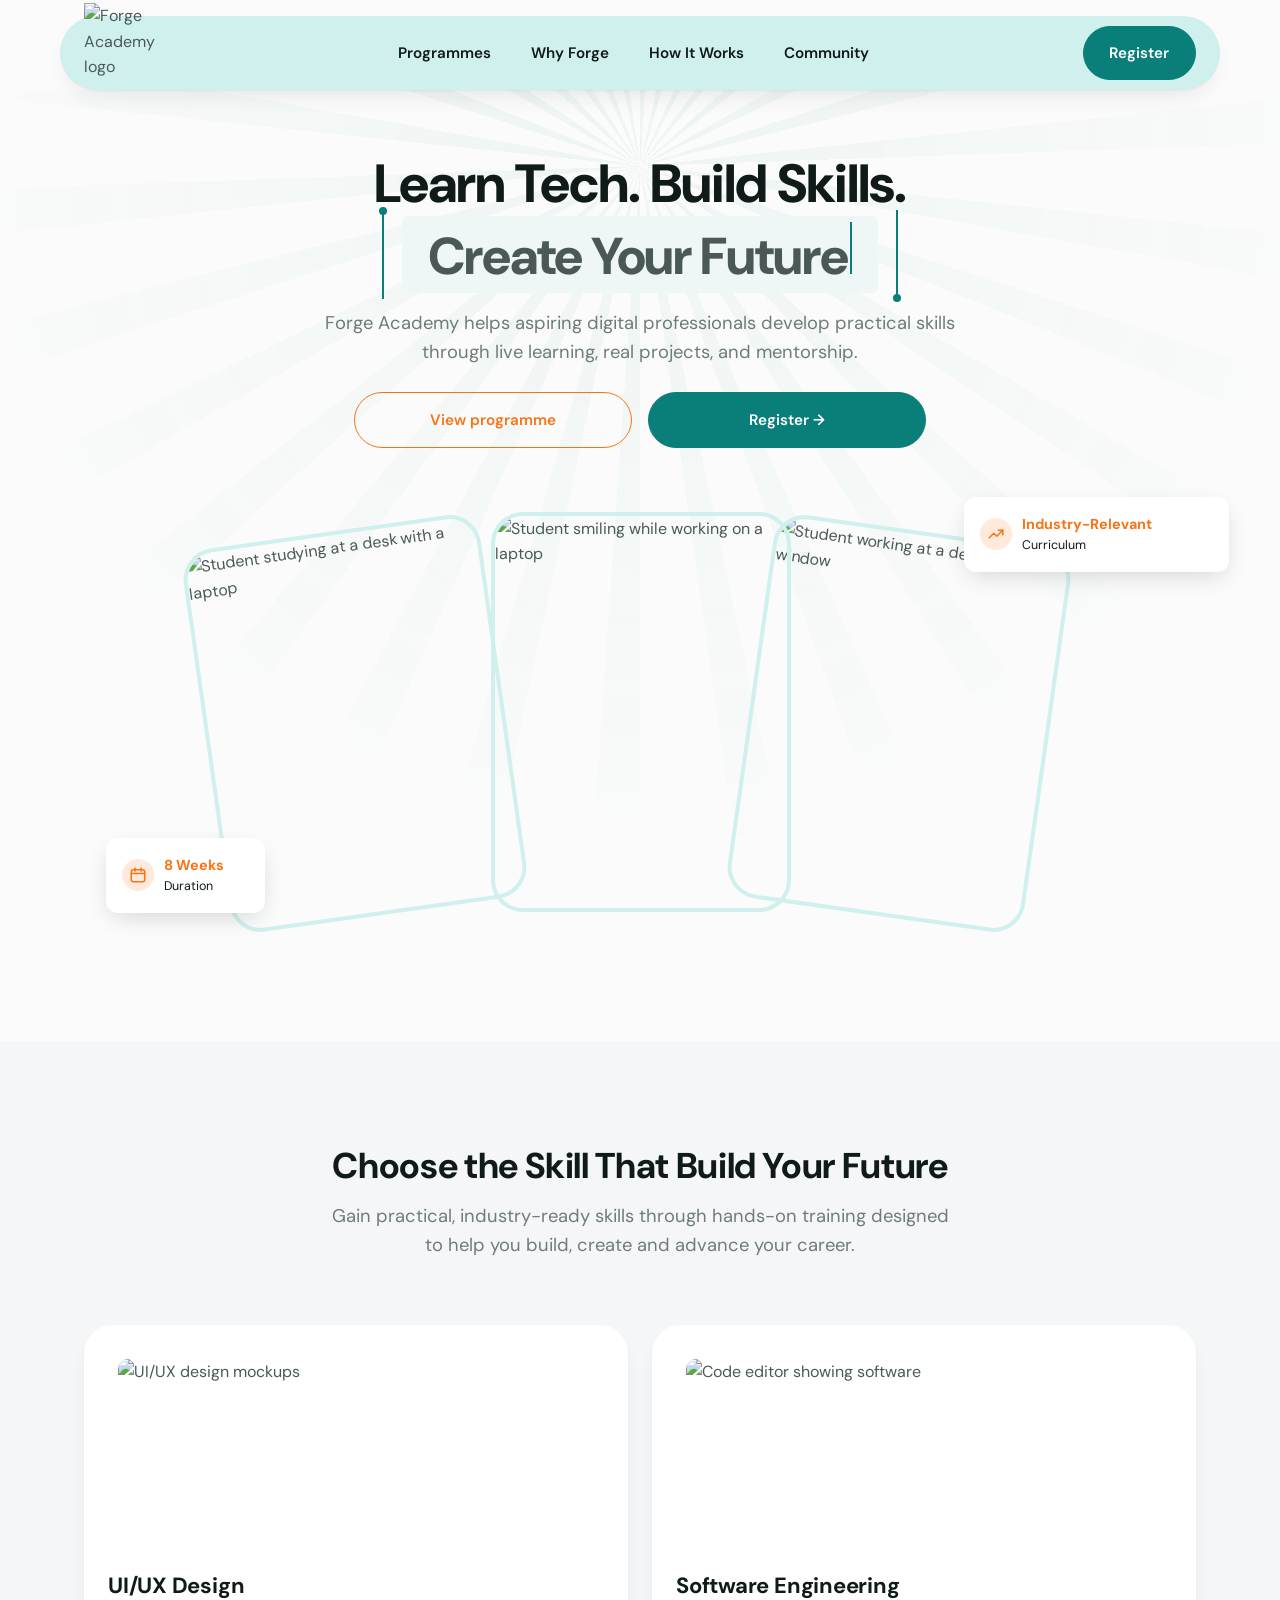
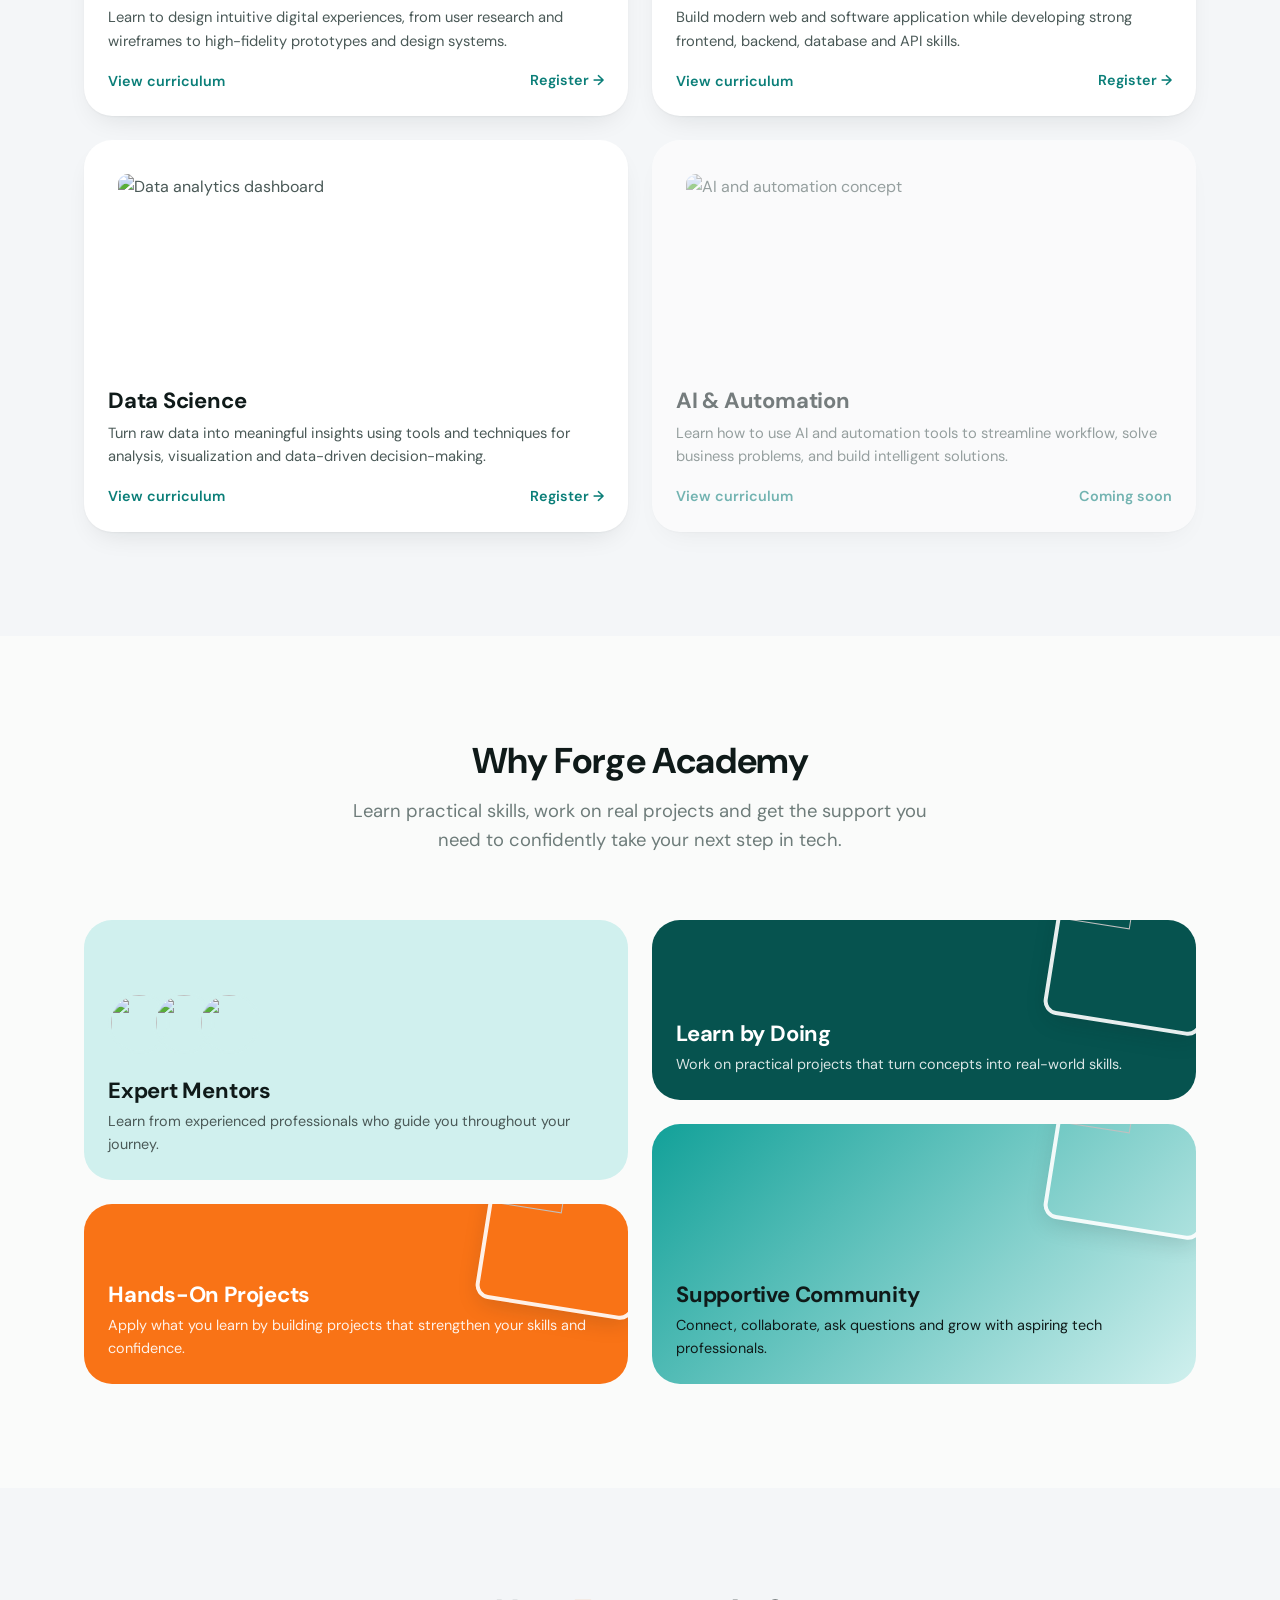
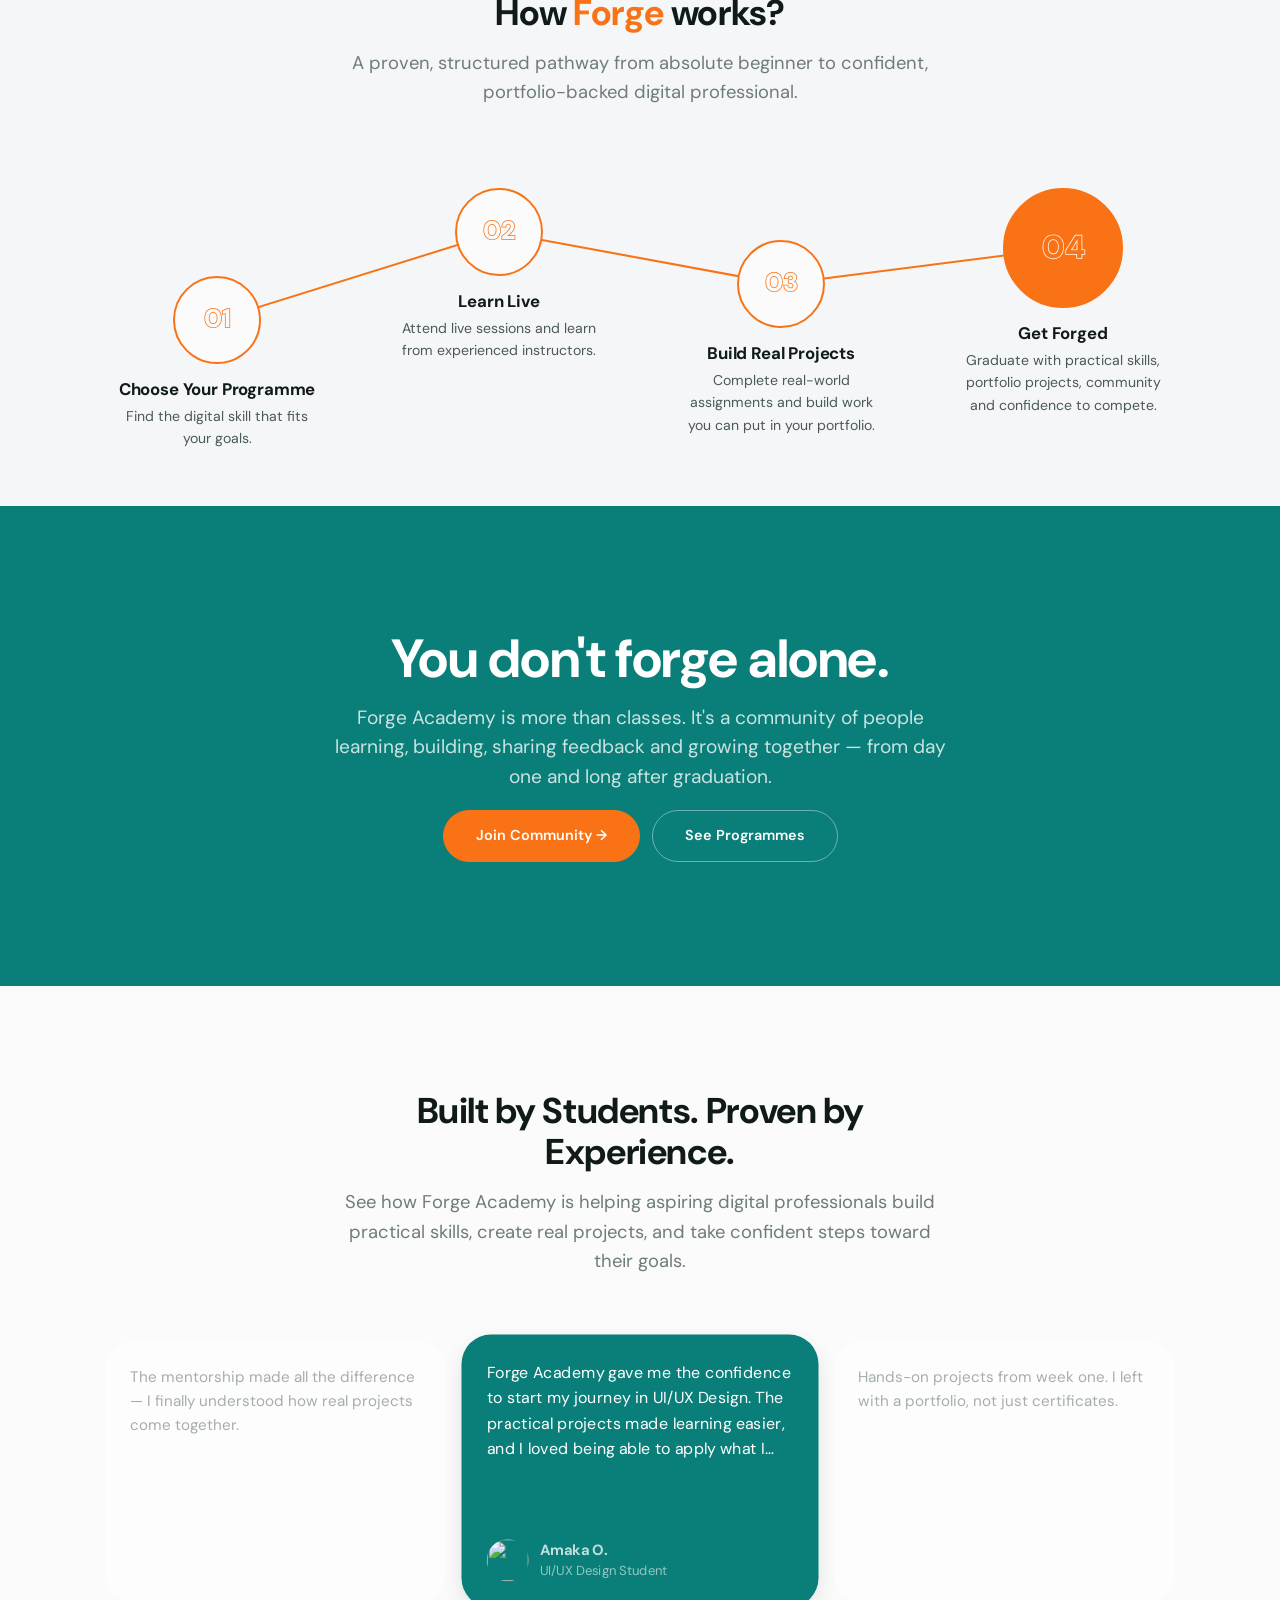
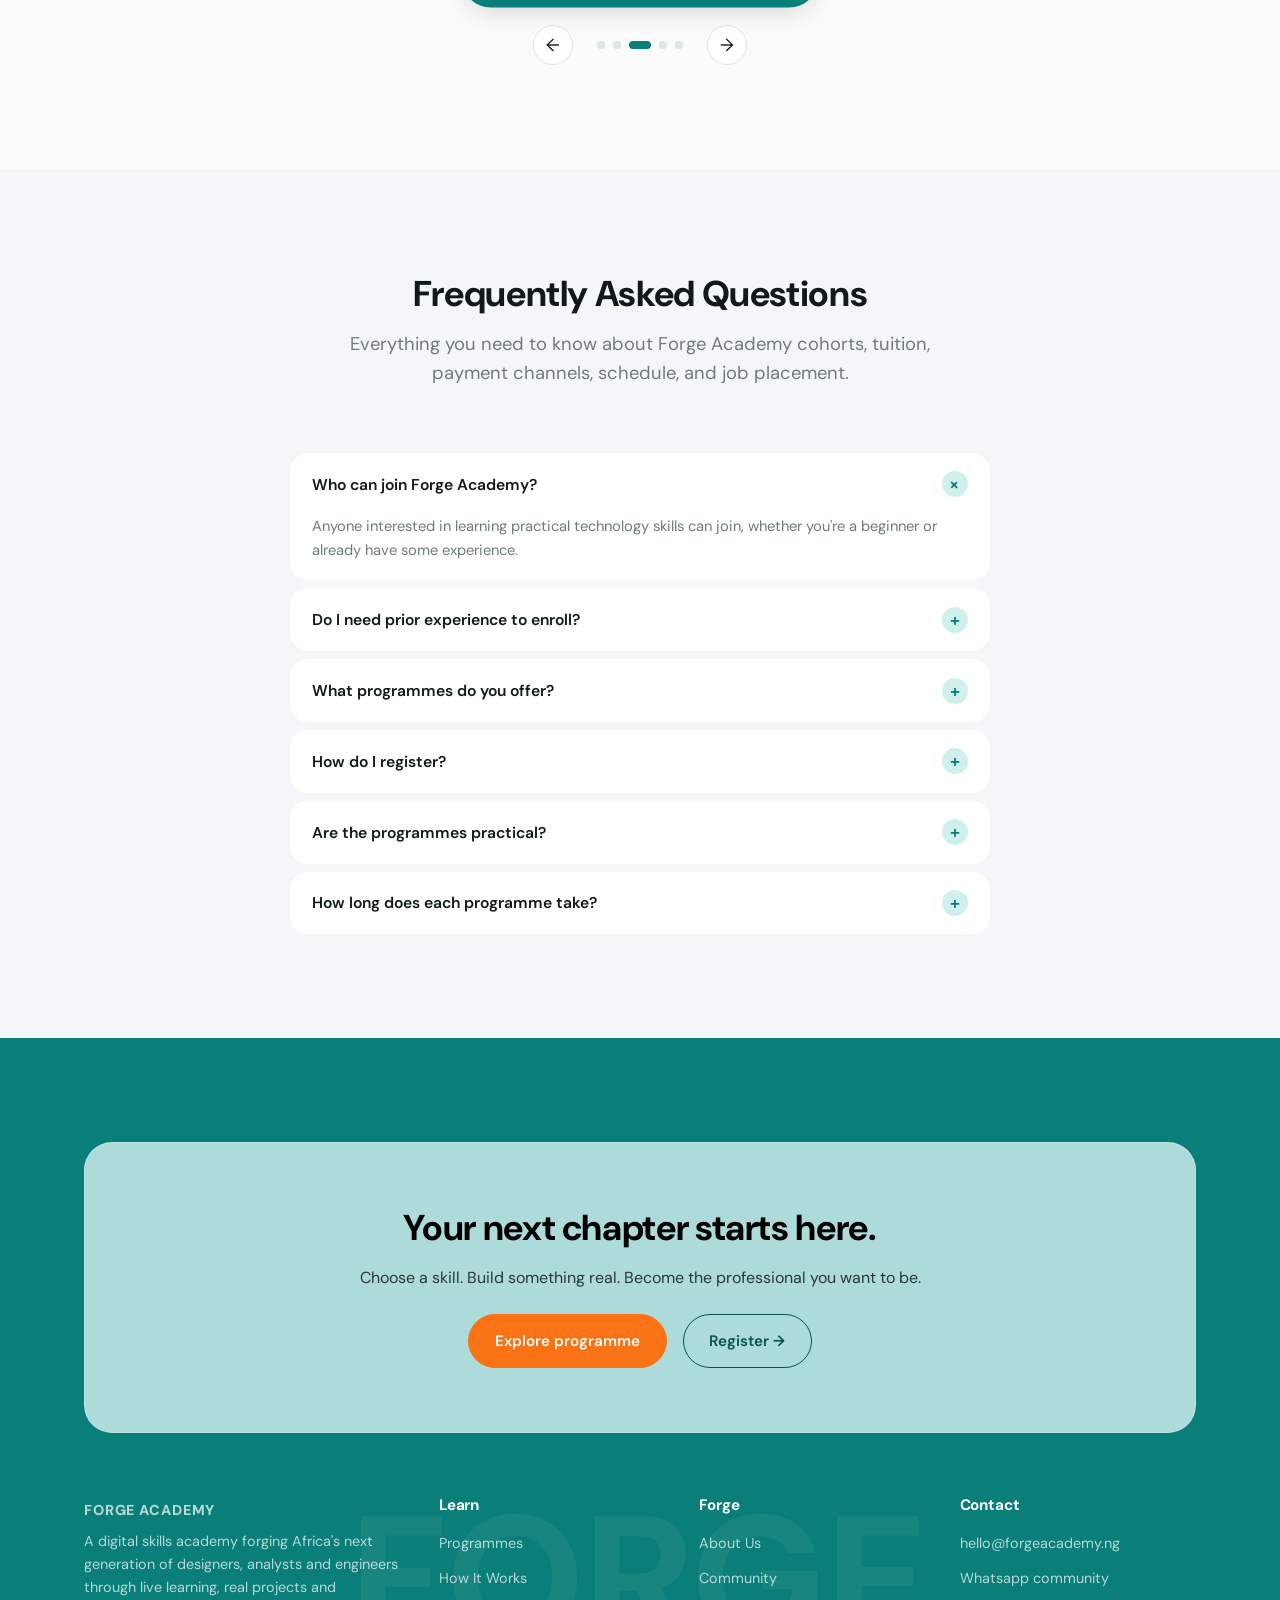
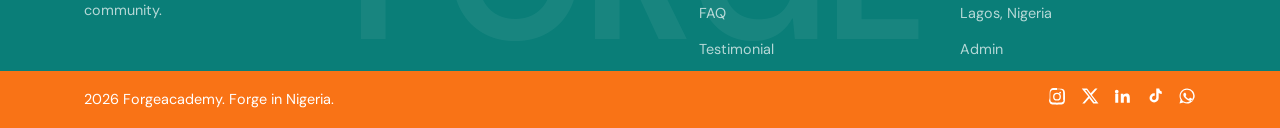
==== commit e8d71cb2: "initiated procedural changes" ====
--- a/public/index.html
+++ b/public/index.html
@@ -104,7 +104,10 @@
             </div>
             <h3>UI/UX Design</h3>
             <p>Learn to design intuitive digital experiences, from user research and wireframes to high-fidelity prototypes and design systems.</p>
-            <a href="src/pages/register.html" class="skill-card__link">Register →</a>
+            <div class="skill-card__actions">
+              <button type="button" class="skill-card__link skill-card__link--btn" data-curriculum-trigger="uiux">View curriculum</button>
+              <a href="src/pages/register.html" class="skill-card__link">Register →</a>
+            </div>
           </article>
 
           <article class="skill-card">
@@ -113,7 +116,10 @@
             </div>
             <h3>Software Engineering</h3>
             <p>Build modern web and software application while developing strong frontend, backend, database and API skills.</p>
-            <a href="src/pages/register.html" class="skill-card__link">Register →</a>
+            <div class="skill-card__actions">
+              <button type="button" class="skill-card__link skill-card__link--btn" data-curriculum-trigger="swe">View curriculum</button>
+              <a href="src/pages/register.html" class="skill-card__link">Register →</a>
+            </div>
           </article>
 
           <article class="skill-card">
@@ -122,7 +128,10 @@
             </div>
             <h3>Data Science</h3>
             <p>Turn raw data into meaningful insights using tools and techniques for analysis, visualization and data-driven decision-making.</p>
-            <a href="src/pages/register.html" class="skill-card__link">Register →</a>
+            <div class="skill-card__actions">
+              <button type="button" class="skill-card__link skill-card__link--btn" data-curriculum-trigger="data">View curriculum</button>
+              <a href="src/pages/register.html" class="skill-card__link">Register →</a>
+            </div>
           </article>
 
           <article class="skill-card skill-card--upcoming">
@@ -131,7 +140,10 @@
             </div>
             <h3>AI & Automation</h3>
             <p>Learn how to use AI and automation tools to streamline workflow, solve business problems, and build intelligent solutions.</p>
-            <span class="skill-card__link">Coming soon</span>
+            <div class="skill-card__actions">
+              <button type="button" class="skill-card__link skill-card__link--btn" data-curriculum-trigger="ai">View curriculum</button>
+              <span class="skill-card__link">Coming soon</span>
+            </div>
           </article>
         </div>
       </div>
@@ -370,7 +382,7 @@
               <li><a href="#why">About Us</a></li>
               <li><a href="#community">Community</a></li>
               <li><a href="#faq">FAQ</a></li>
-              <li><a href="#">Testimonial</a></li>
+              <li><a href="src/pages/testimonials.html">Testimonial</a></li>
             </ul>
           </div>
 
@@ -379,7 +391,8 @@
             <ul>
                             <li><a href="mailto:hello@forgeacademy.ng">hello@forgeacademy.ng</a></li>
               <li><a href="https://chat.whatsapp.com/KqZxL8T1g2zLrvJWHeB2tC?mode=gi_t" target="_blank" rel="noopener">Whatsapp community</a></li>
-              <li><a href="#">Lagos, Nigeria</a></li>
+              <li><a href="src/pages/contact.html">Lagos, Nigeria</a></li>
+              <li><a href="src/pages/admin.html">Admin</a></li>
             </ul>
           </div>
 
@@ -430,6 +443,26 @@
     </div>
   </div>
 
+  <!-- Curriculum modal: opened by each programme's "View curriculum" button -->
+  <div class="curriculum-modal" id="curriculum-modal" hidden>
+    <div class="curriculum-modal__backdrop" data-curriculum-close></div>
+    <div class="curriculum-modal__dialog" role="dialog" aria-modal="true" aria-labelledby="curriculum-modal-title" tabindex="-1">
+      <button type="button" class="curriculum-modal__close" data-curriculum-close aria-label="Close curriculum">
+        <svg width="16" height="16" viewBox="0 0 24 24" fill="none" xmlns="http://www.w3.org/2000/svg">
+          <path d="M6 6l12 12M18 6L6 18" stroke="currentColor" stroke-width="2" stroke-linecap="round"/>
+        </svg>
+      </button>
+      <div class="curriculum-modal__head">
+        <h2 id="curriculum-modal-title">—</h2>
+        <p id="curriculum-modal-tags">—</p>
+      </div>
+      <div class="curriculum-modal__body" id="curriculum-modal-body"></div>
+      <div class="curriculum-modal__footer">
+        <a href="src/pages/register.html" class="btn btn--primary" id="curriculum-modal-register">Register for this programme →</a>
+      </div>
+    </div>
+  </div>
+
   <script src="src/js/main.js"></script>
 </body>
 </html>
--- a/public/src/css/components.css
+++ b/public/src/css/components.css
@@ -369,6 +369,202 @@
   font-weight: 600;
   color: var(--color-teal-700);
   font-size: 0.9rem;
+}
+
+.skill-card__actions {
+  display: flex;
+  align-items: center;
+  justify-content: space-between;
+  gap: var(--space-2);
+  flex-wrap: wrap;
+}
+
+.skill-card__actions .skill-card__link {
+  margin-top: var(--space-2);
+}
+
+.skill-card__link--btn {
+  background: none;
+  border: none;
+  padding: 0;
+  font-family: var(--font-base);
+  cursor: pointer;
+}
+
+/* ---- Curriculum modal ---- */
+.curriculum-modal {
+  position: fixed;
+  inset: 0;
+  z-index: 100;
+  display: flex;
+  align-items: center;
+  justify-content: center;
+  padding: var(--space-3);
+}
+
+/* Author rules always beat the UA stylesheet's [hidden]{display:none}, even
+   with equal specificity — so `display: flex` above wins and the modal shows
+   on load. This raises specificity to force it hidden when the attribute is
+   set, and JS toggles the attribute (not a class) to open/close it. */
+.curriculum-modal[hidden] {
+  display: none;
+}
+
+.curriculum-modal__backdrop {
+  position: absolute;
+  inset: 0;
+  background: rgba(15, 26, 25, 0.55);
+}
+
+.curriculum-modal__dialog {
+  position: relative;
+  z-index: 1;
+  background: #fff;
+  border-radius: var(--radius-lg);
+  box-shadow: var(--shadow-float);
+  width: min(560px, 100%);
+  max-height: min(80vh, 720px);
+  display: flex;
+  flex-direction: column;
+  overflow: hidden;
+  animation: curriculum-in 0.25s var(--ease);
+}
+
+@keyframes curriculum-in {
+  from { opacity: 0; transform: translateY(12px) scale(0.98); }
+  to { opacity: 1; transform: translateY(0) scale(1); }
+}
+
+@keyframes curriculum-in-mobile {
+  from { transform: translateY(100%); }
+  to { transform: translateY(0); }
+}
+
+.curriculum-modal__close {
+  position: absolute;
+  top: 14px;
+  right: 14px;
+  width: 34px;
+  height: 34px;
+  border-radius: 50%;
+  border: none;
+  background: var(--color-teal-50);
+  color: var(--color-ink);
+  display: flex;
+  align-items: center;
+  justify-content: center;
+  z-index: 2;
+  transition: background 0.15s var(--ease);
+}
+
+.curriculum-modal__close:hover {
+  background: var(--color-teal-100);
+}
+
+.curriculum-modal__head {
+  padding: var(--space-3) var(--space-4) var(--space-2) var(--space-3);
+  border-bottom: 1px solid var(--color-line);
+}
+
+.curriculum-modal__head h2 {
+  font-size: 1.3rem;
+}
+
+.curriculum-modal__head p {
+  margin-top: 0.3rem;
+  font-size: 0.85rem;
+  color: var(--color-muted);
+}
+
+.curriculum-modal__body {
+  padding: var(--space-3);
+  overflow-y: auto;
+  flex: 1;
+  display: flex;
+  flex-direction: column;
+  gap: 0.75rem;
+}
+
+.curriculum-week {
+  display: flex;
+  gap: var(--space-2);
+  padding: 0.85rem;
+  border: 1px solid var(--color-line);
+  border-radius: var(--radius-md);
+}
+
+.curriculum-week__index {
+  flex-shrink: 0;
+  width: 32px;
+  height: 32px;
+  border-radius: 50%;
+  background: var(--color-orange-100);
+  color: var(--color-orange-600);
+  font-weight: 700;
+  font-size: 0.85rem;
+  display: flex;
+  align-items: center;
+  justify-content: center;
+}
+
+.curriculum-week__content h4 {
+  font-size: 0.95rem;
+  color: var(--color-ink);
+  font-weight: 700;
+  margin-bottom: 0.3rem;
+}
+
+.curriculum-week__content ul {
+  display: flex;
+  flex-direction: column;
+  gap: 0.2rem;
+}
+
+.curriculum-week__content li {
+  font-size: 0.85rem;
+  color: var(--color-muted);
+  padding-left: 1rem;
+  position: relative;
+}
+
+.curriculum-week__content li::before {
+  content: "•";
+  position: absolute;
+  left: 0;
+  color: var(--color-teal-700);
+}
+
+.curriculum-modal__coming-soon {
+  text-align: center;
+  padding: var(--space-4) var(--space-2);
+  color: var(--color-muted);
+}
+
+.curriculum-modal__footer {
+  padding: var(--space-2) var(--space-3) var(--space-3);
+  border-top: 1px solid var(--color-line);
+}
+
+.curriculum-modal__footer .btn {
+  width: 100%;
+}
+
+body.modal-open {
+  overflow: hidden;
+}
+
+@media (max-width: 600px) {
+  .curriculum-modal {
+    align-items: flex-end;
+    padding: 0;
+  }
+
+  .curriculum-modal__dialog {
+    width: 100%;
+    max-height: 85vh;
+    border-radius: var(--radius-lg) var(--radius-lg) 0 0;
+    animation: curriculum-in-mobile 0.25s var(--ease);
+  }
 }
 
 /* ---- Bento cards ---- */
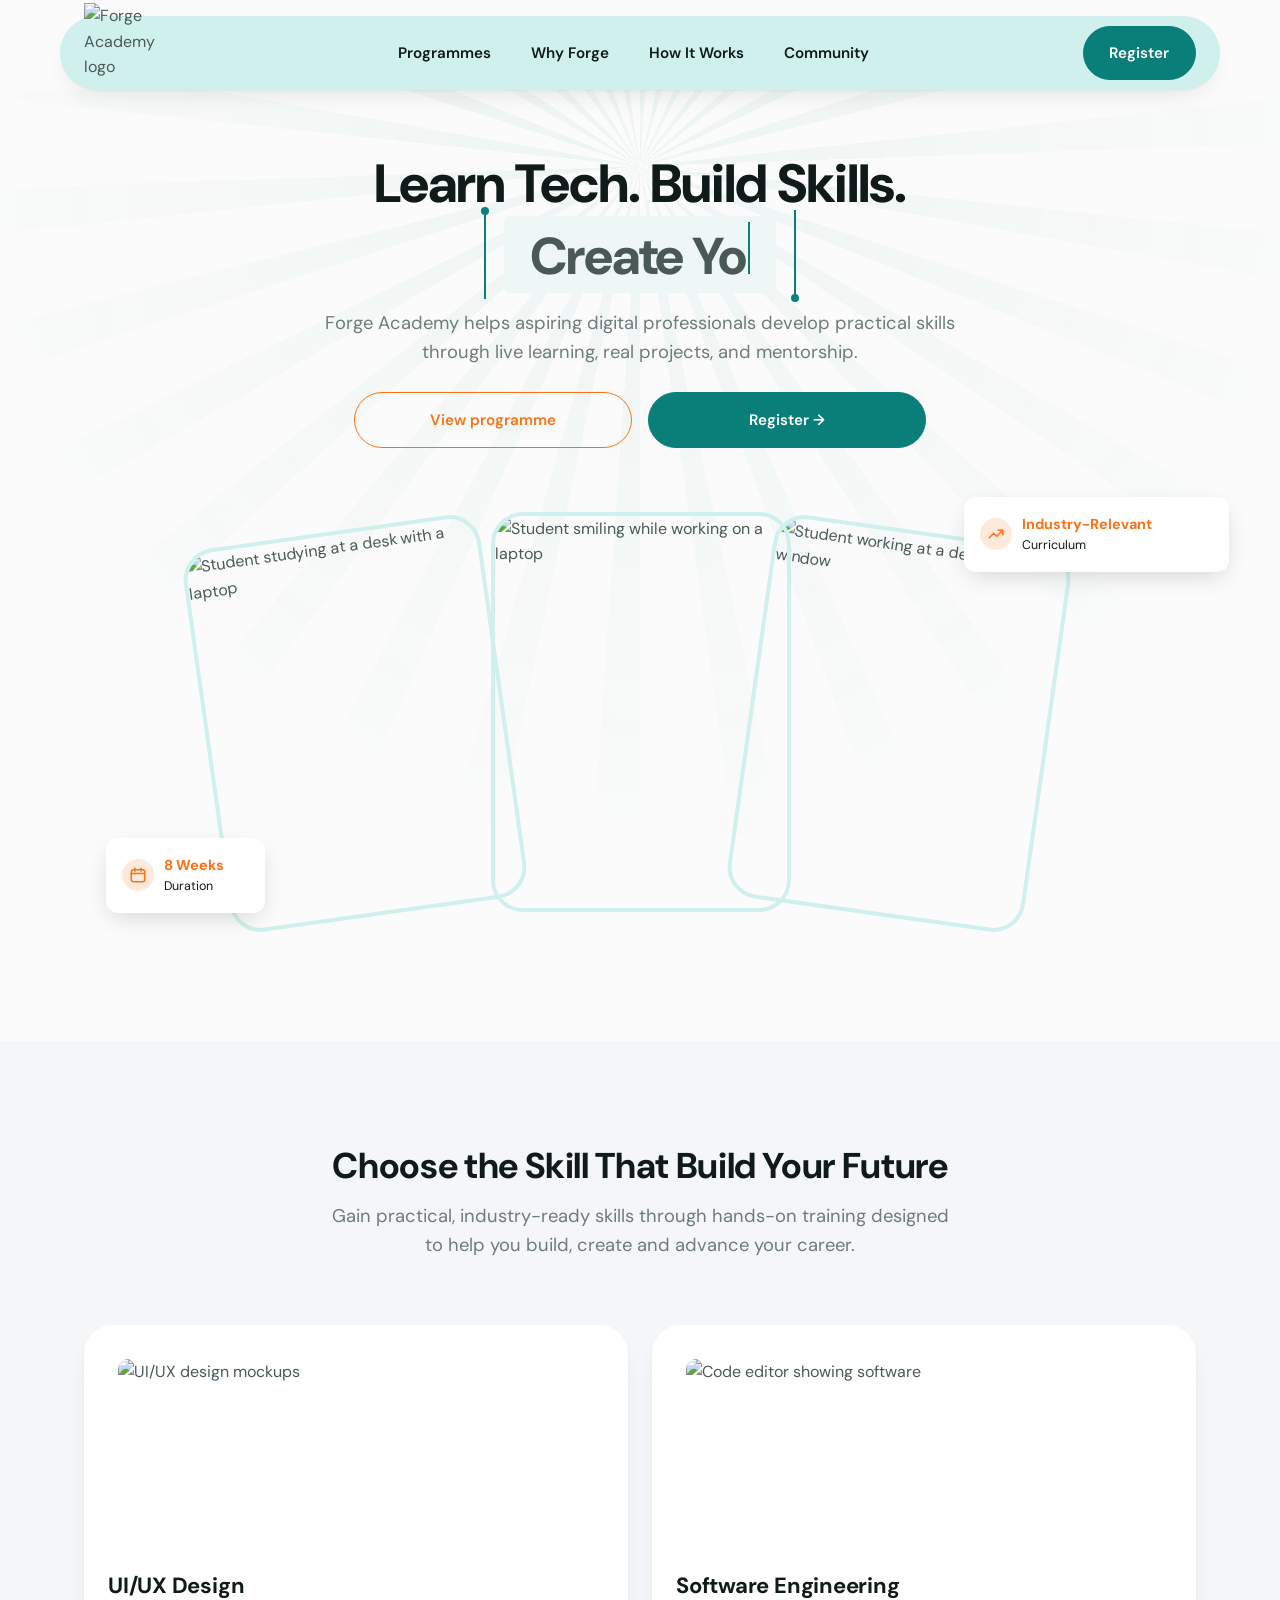
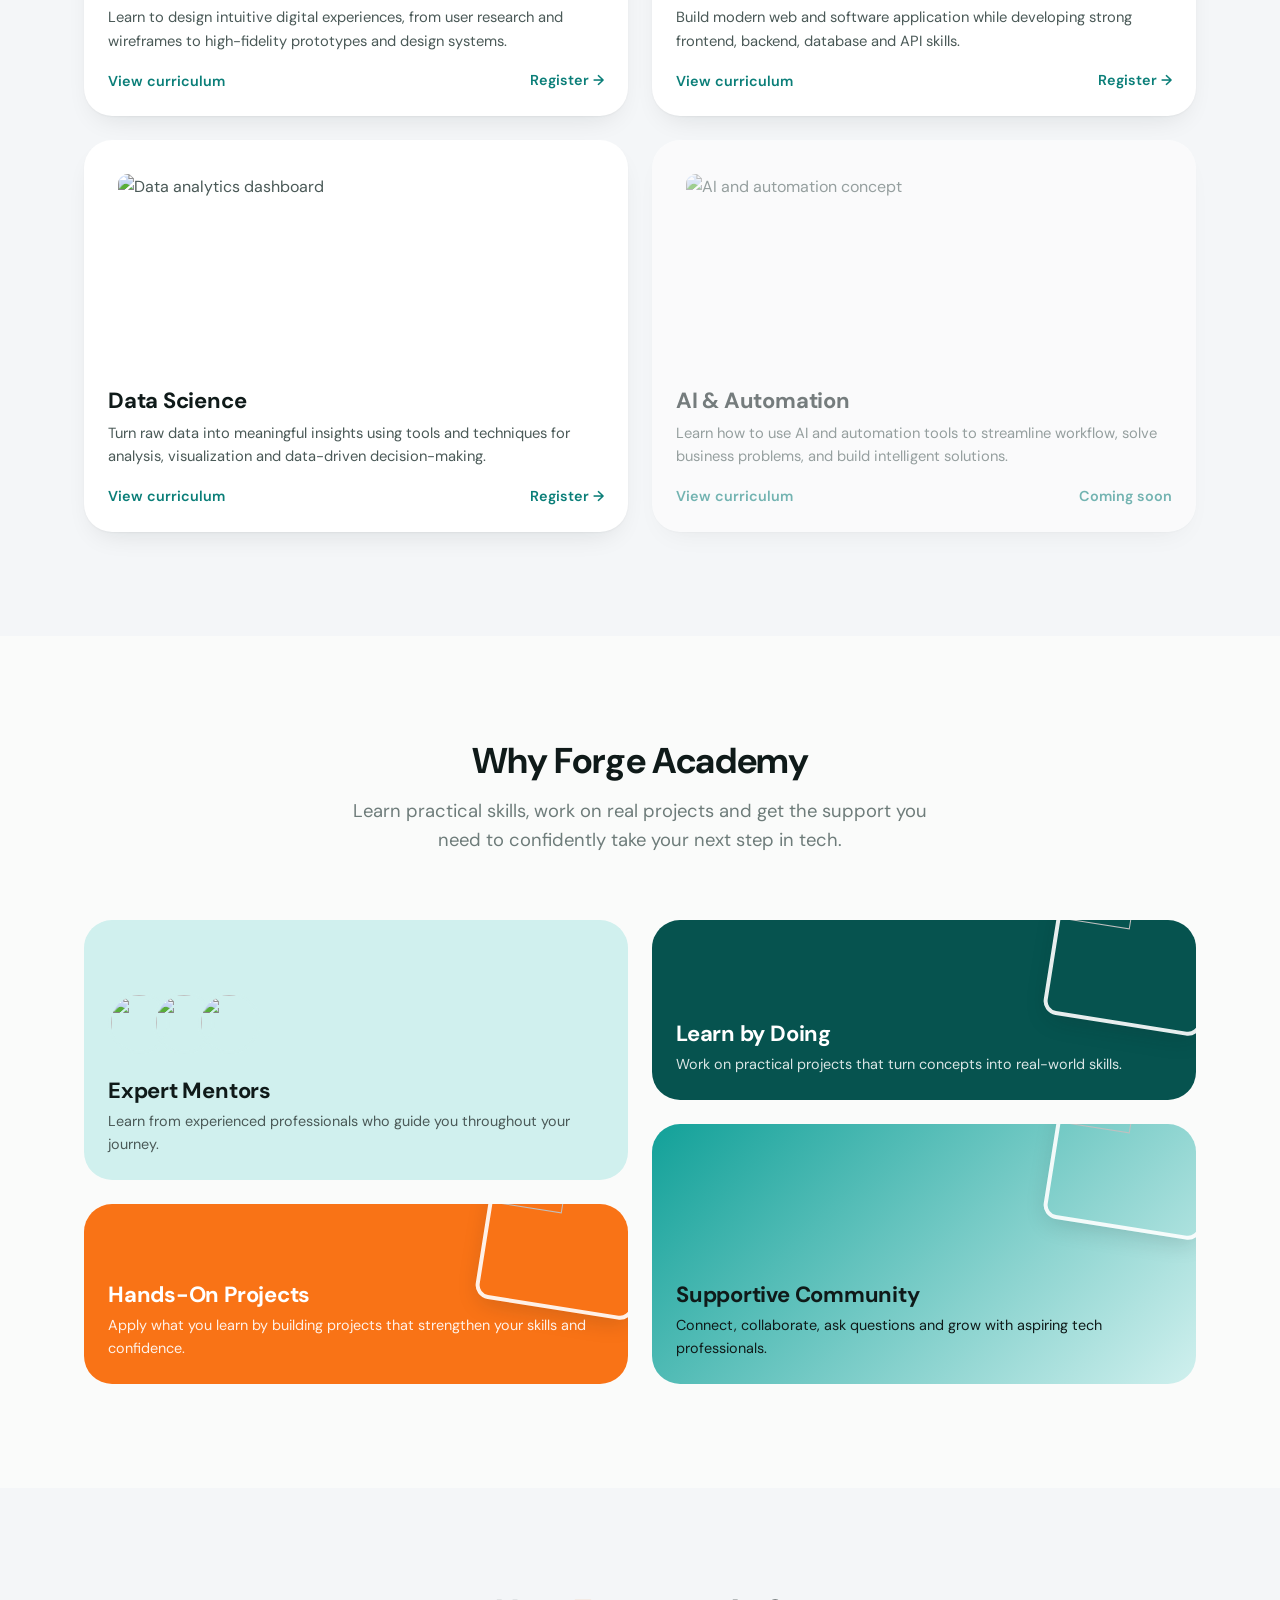
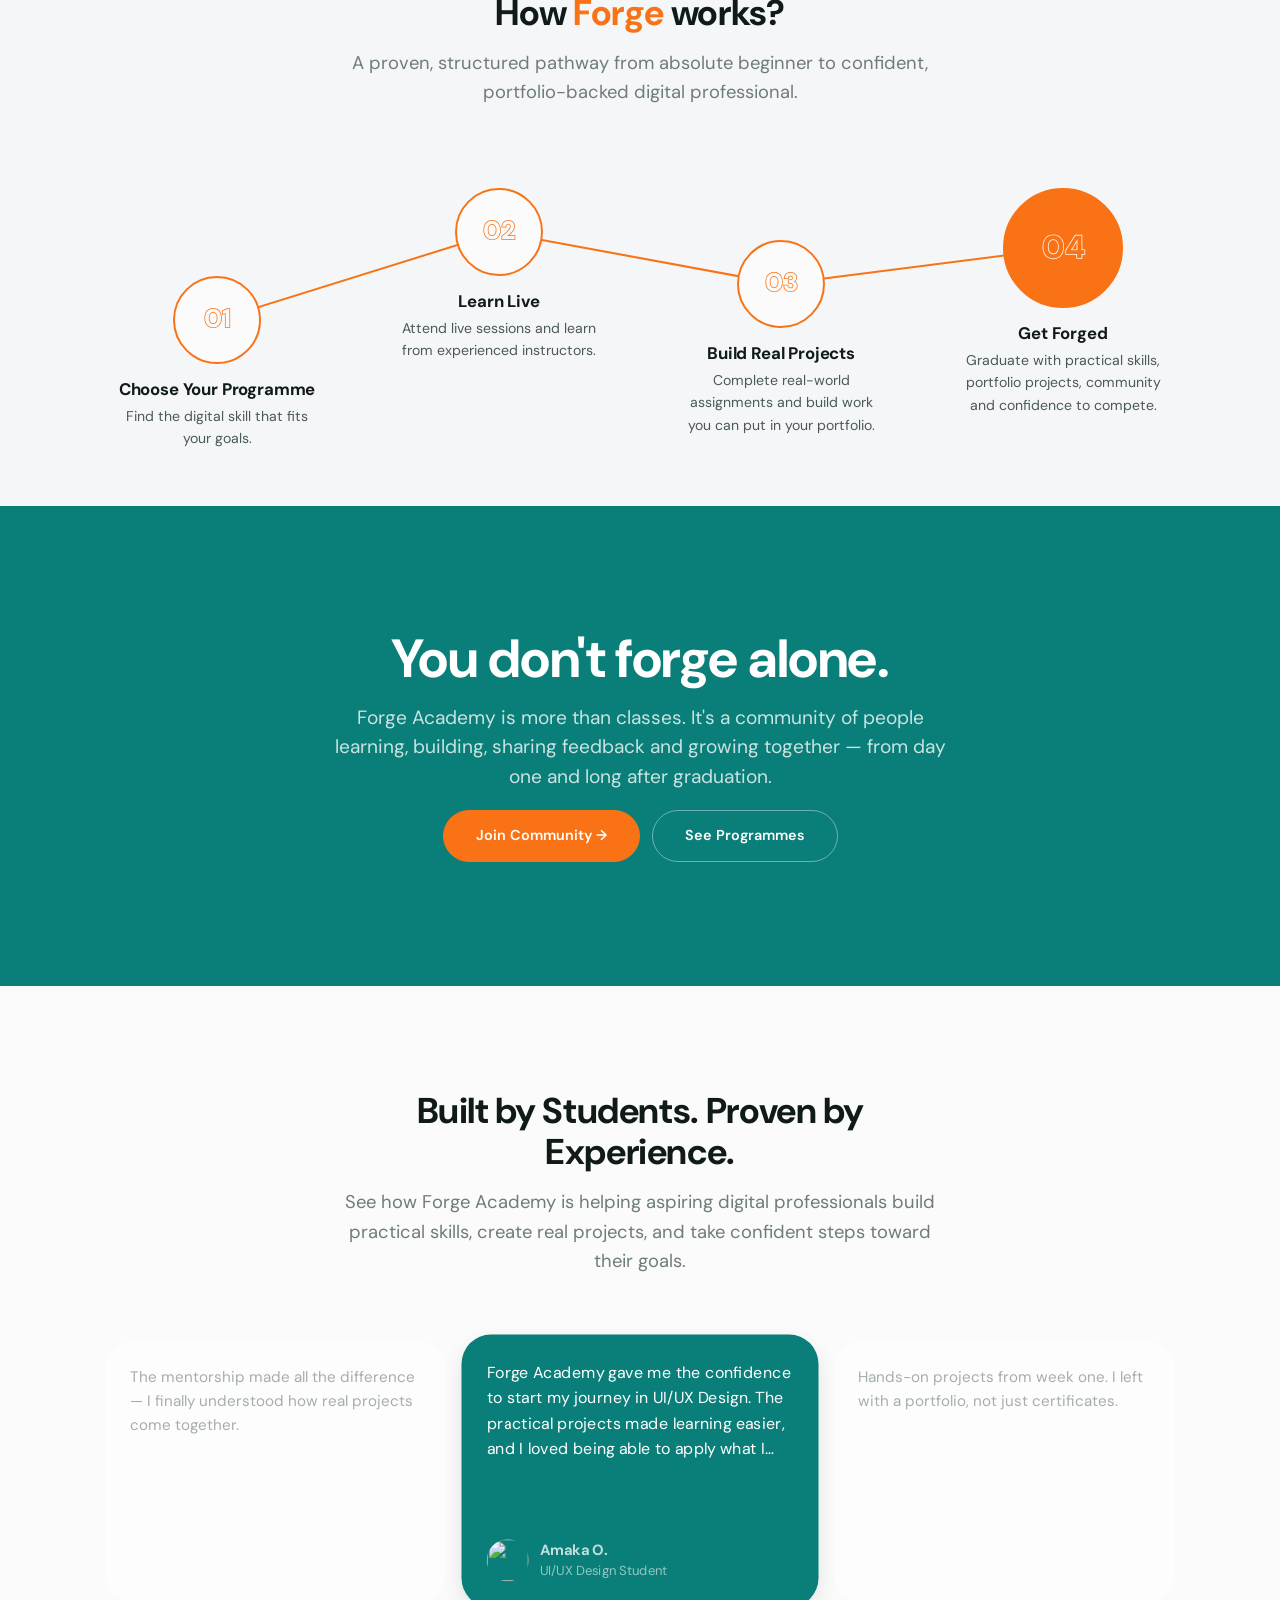
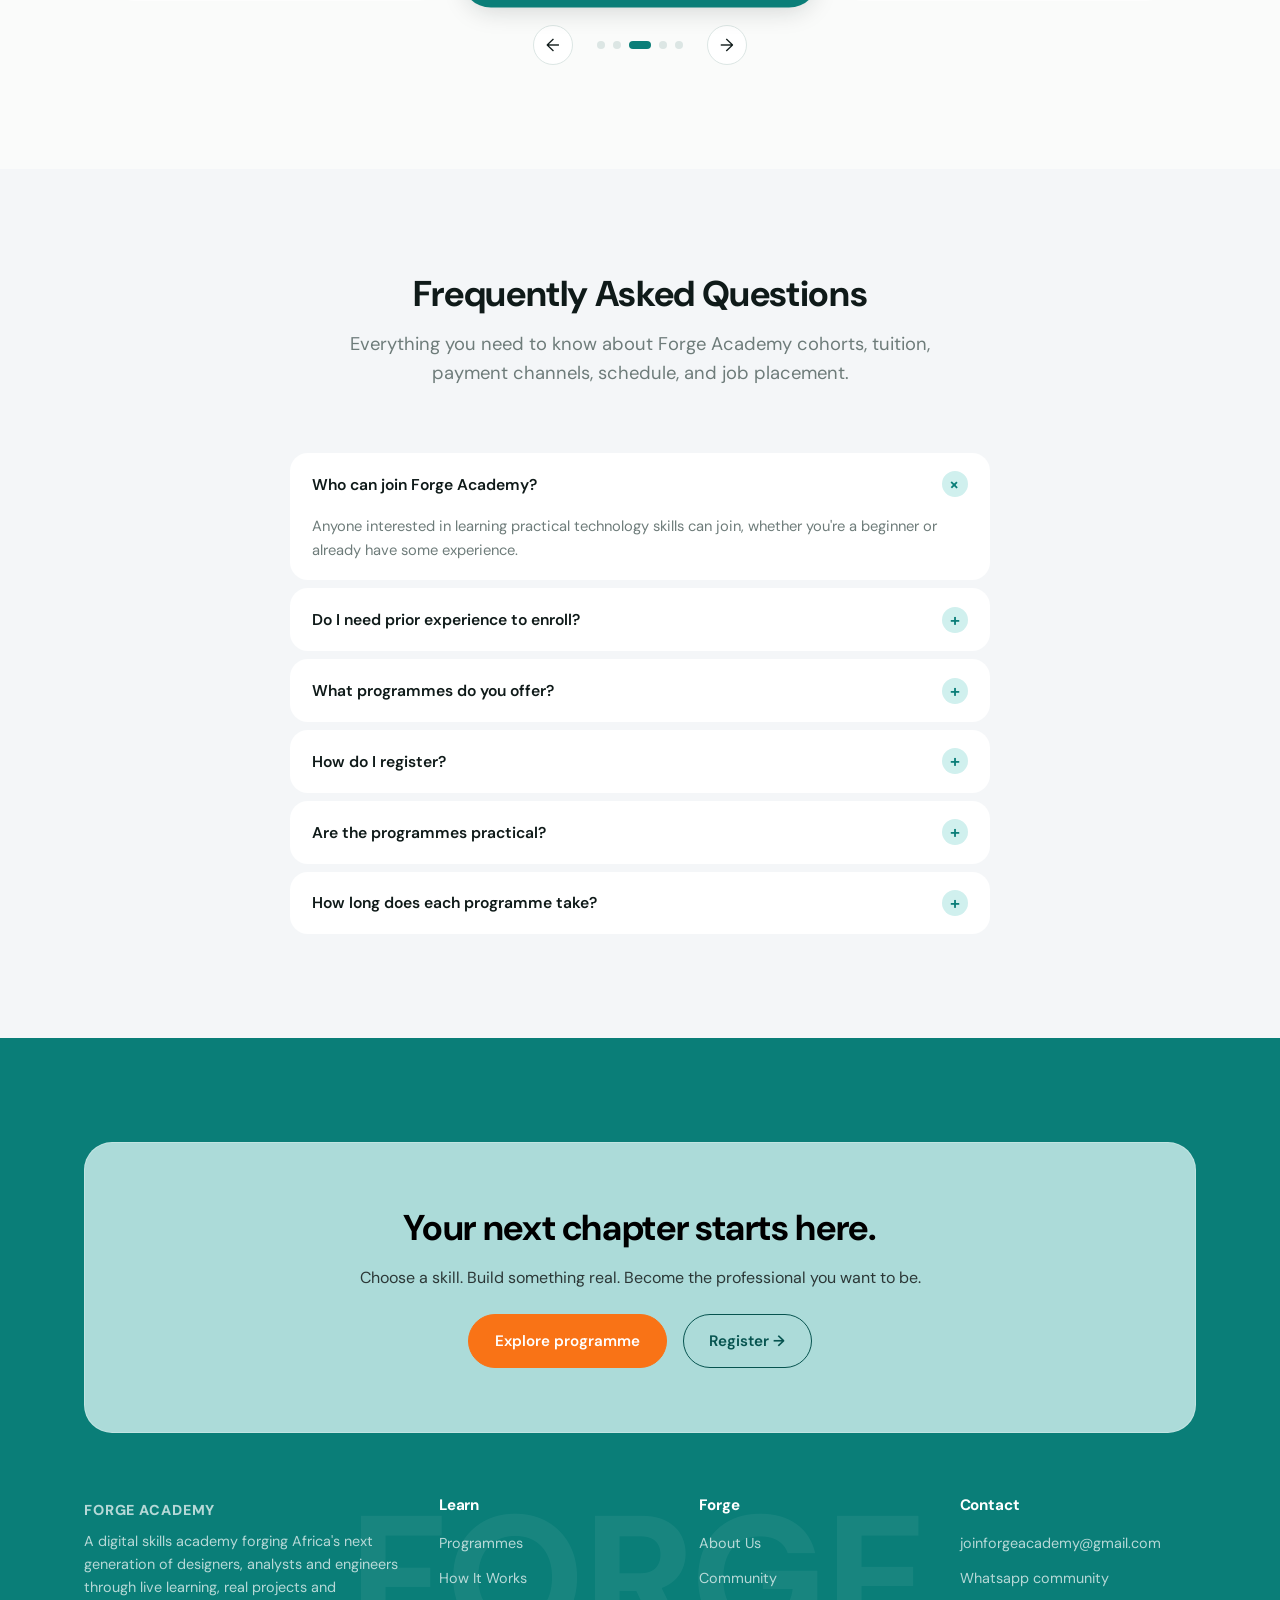
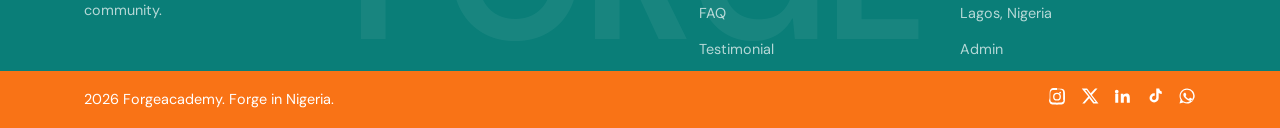
==== commit 6e692750: "more changes" ====
--- a/public/index.html
+++ b/public/index.html
@@ -389,7 +389,7 @@
           <div>
             <h4>Contact</h4>
             <ul>
-                            <li><a href="mailto:hello@forgeacademy.ng">hello@forgeacademy.ng</a></li>
+                            <li><a href="mailto:joinforgeacademy@gmail.com">joinforgeacademy@gmail.com</a></li>
               <li><a href="https://chat.whatsapp.com/KqZxL8T1g2zLrvJWHeB2tC?mode=gi_t" target="_blank" rel="noopener">Whatsapp community</a></li>
               <li><a href="src/pages/contact.html">Lagos, Nigeria</a></li>
               <li><a href="src/pages/admin.html">Admin</a></li>
--- a/public/src/css/components.css
+++ b/public/src/css/components.css
@@ -92,6 +92,16 @@
 
 .btn--accent:hover {
   background: var(--color-orange-700);
+}
+
+.btn--danger {
+  background: transparent;
+  border-color: #C0392B;
+  color: #C0392B;
+}
+
+.btn--danger:hover {
+  background: #FDE8E8;
 }
 
 /* ---- Logo ---- */
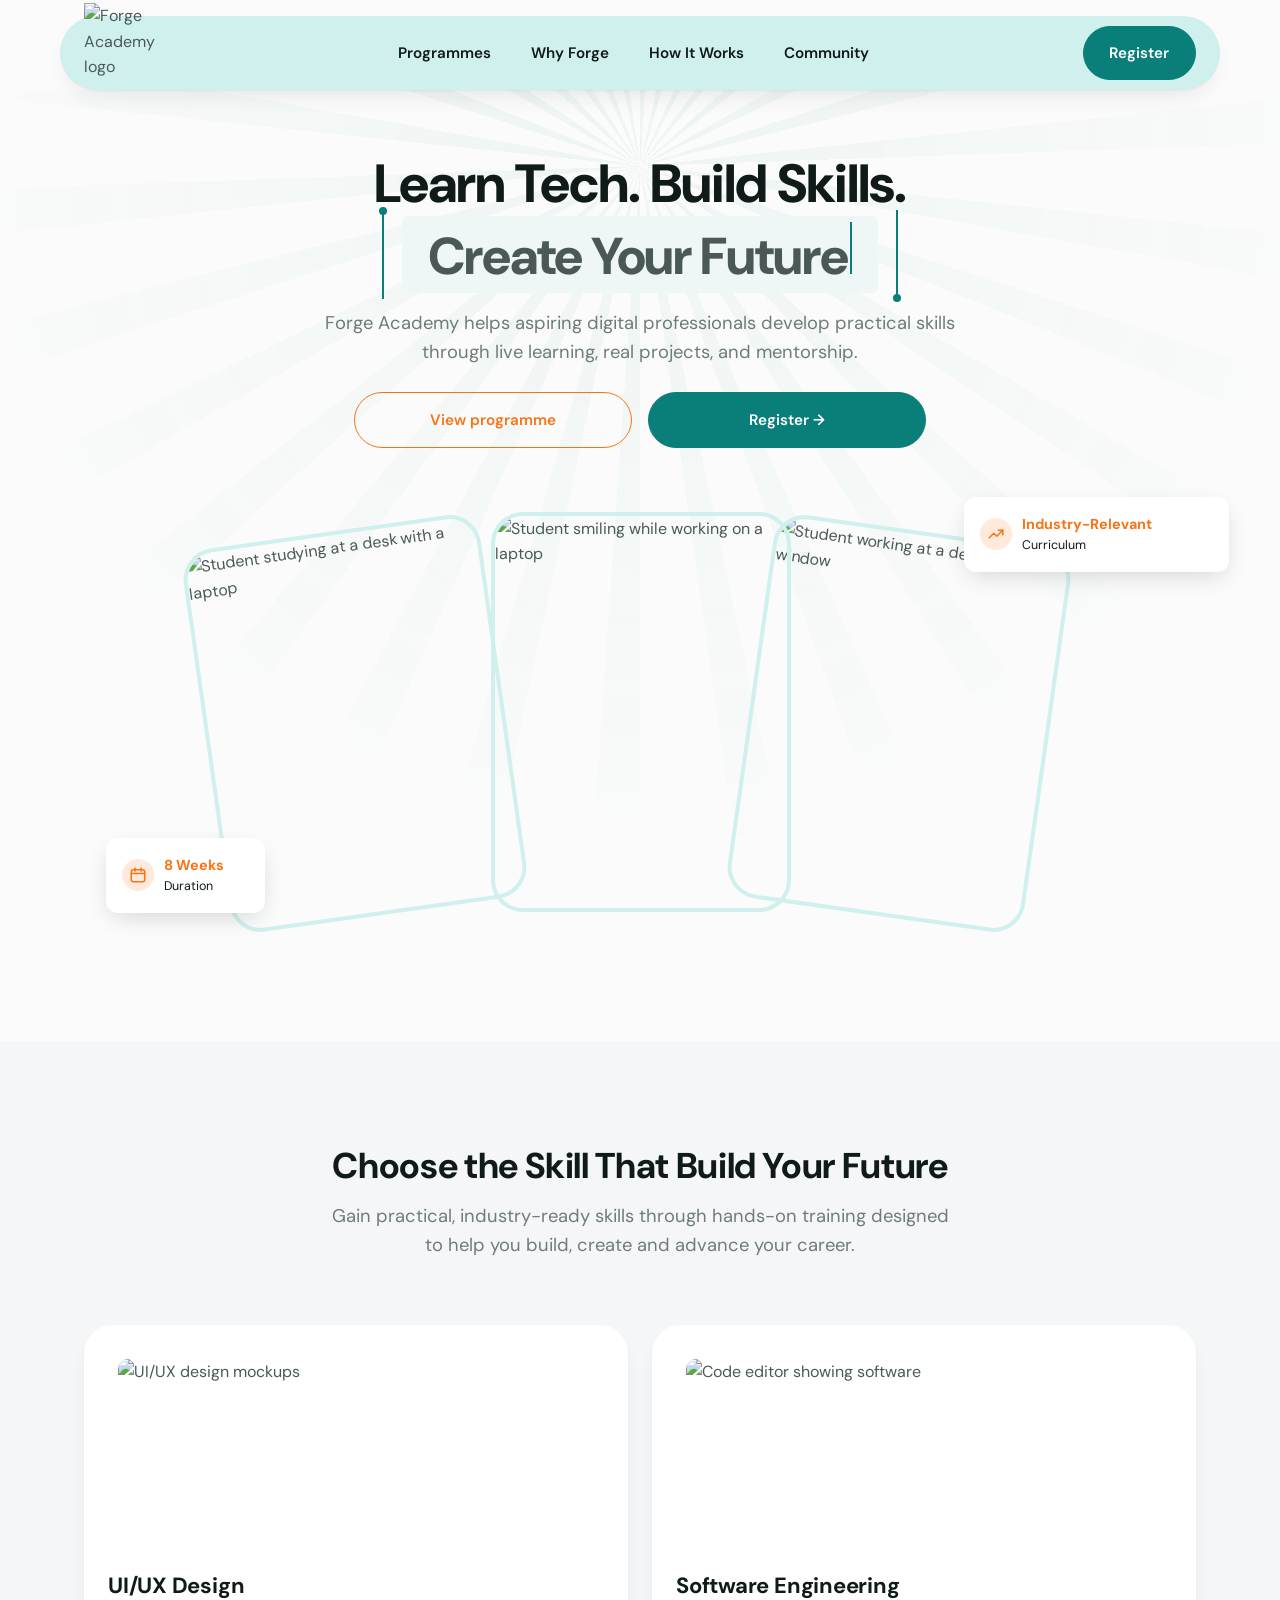
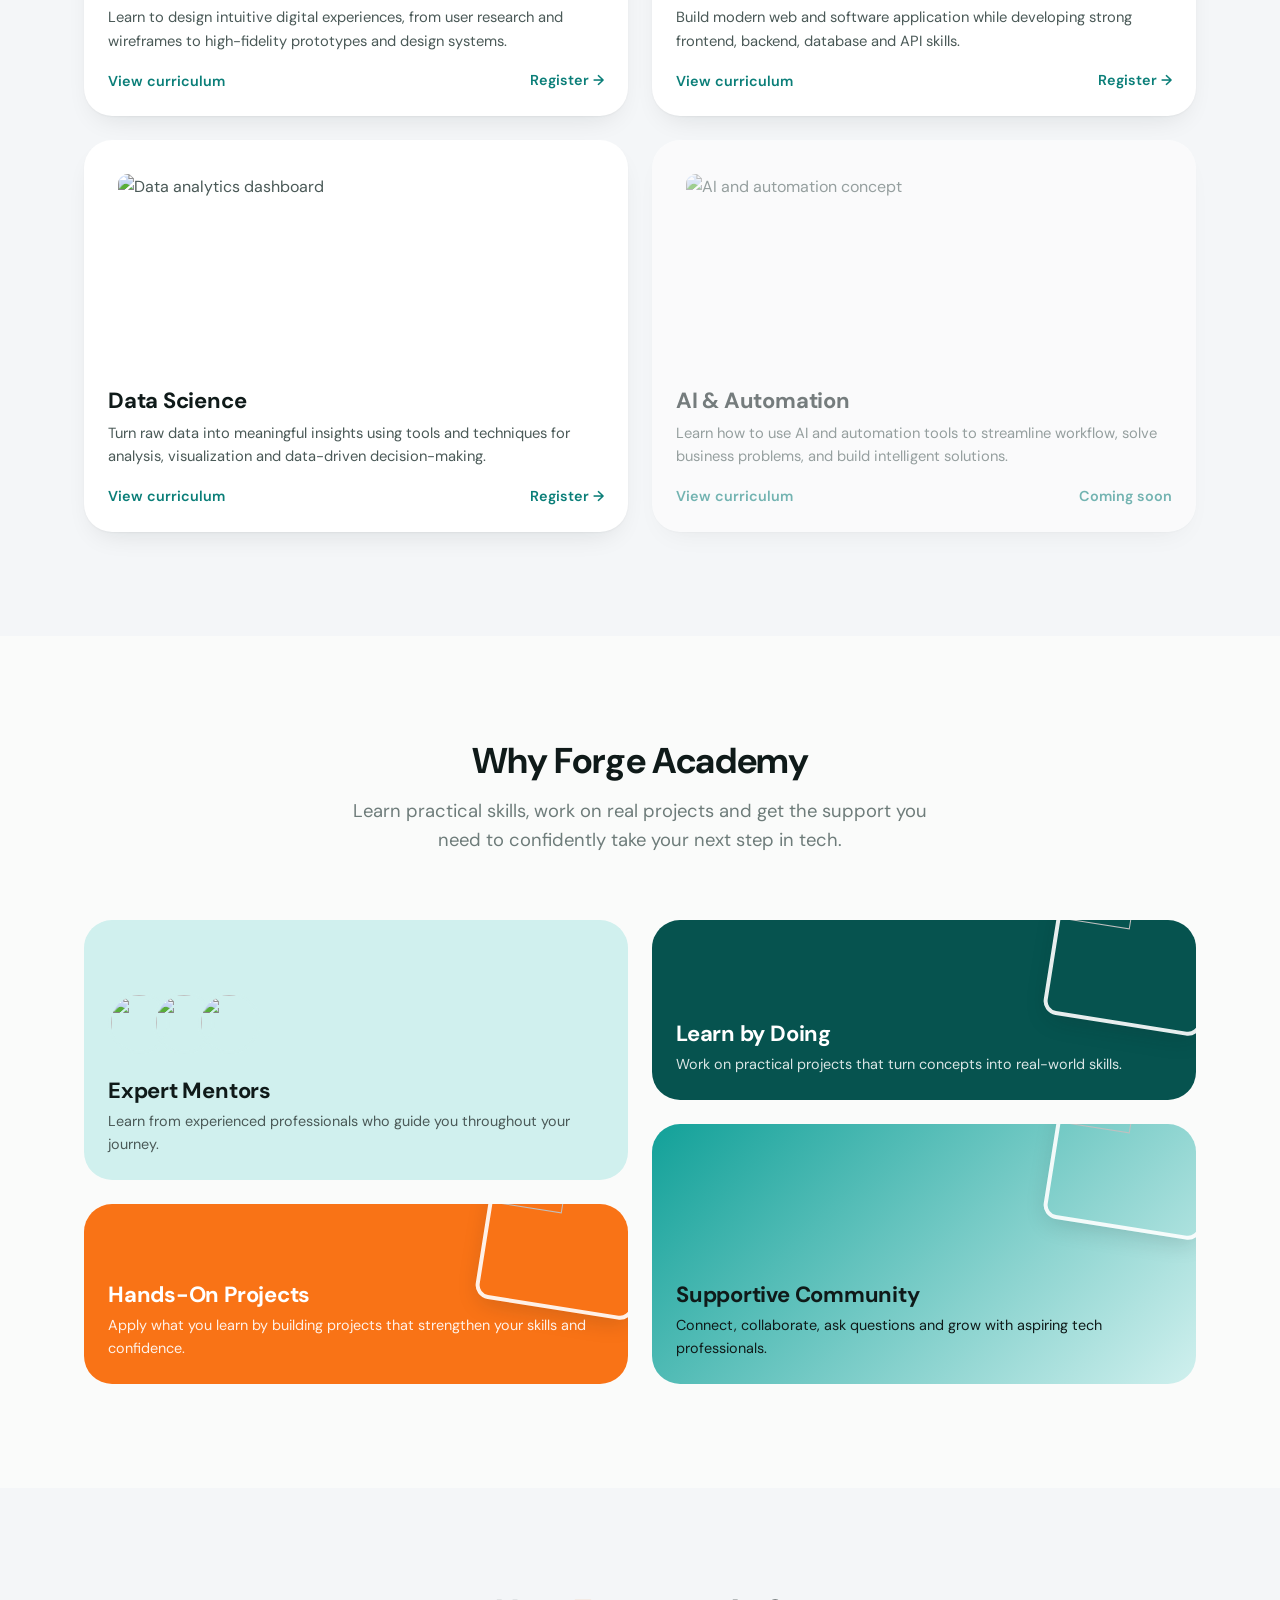
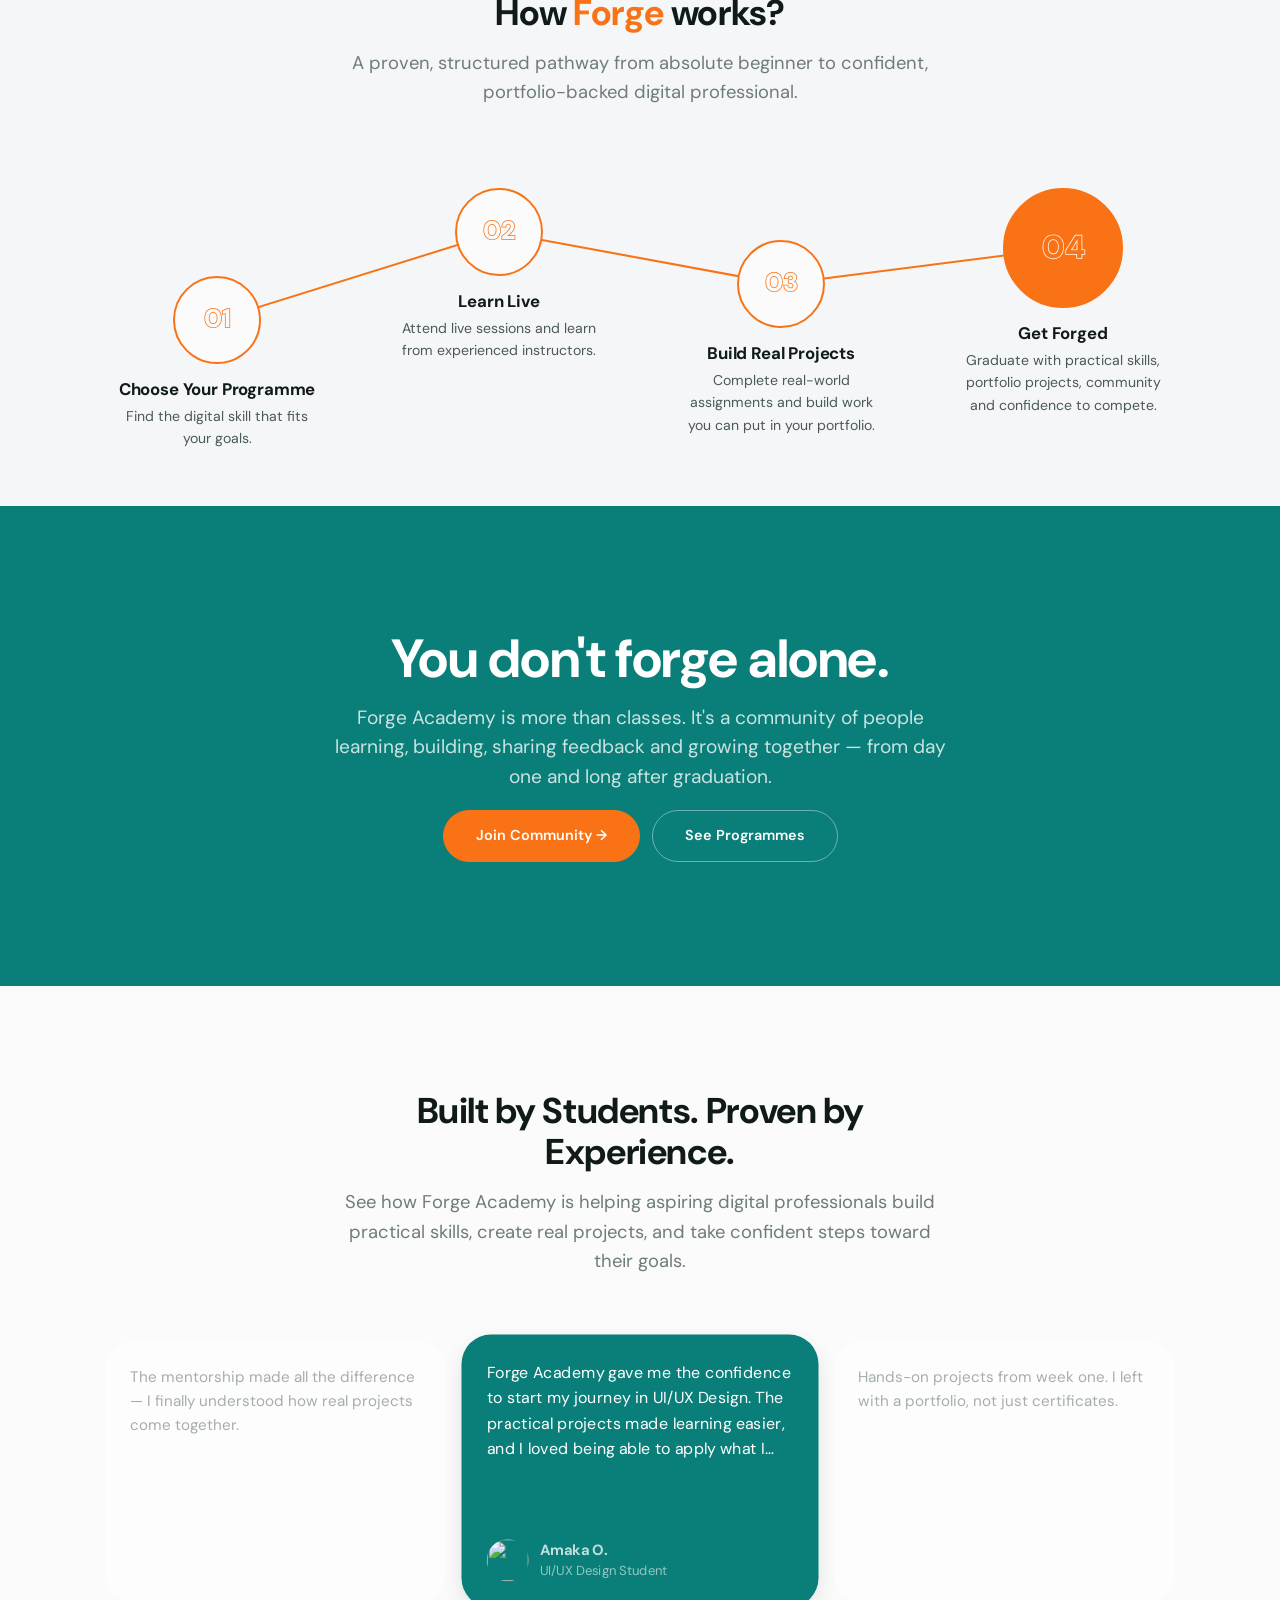
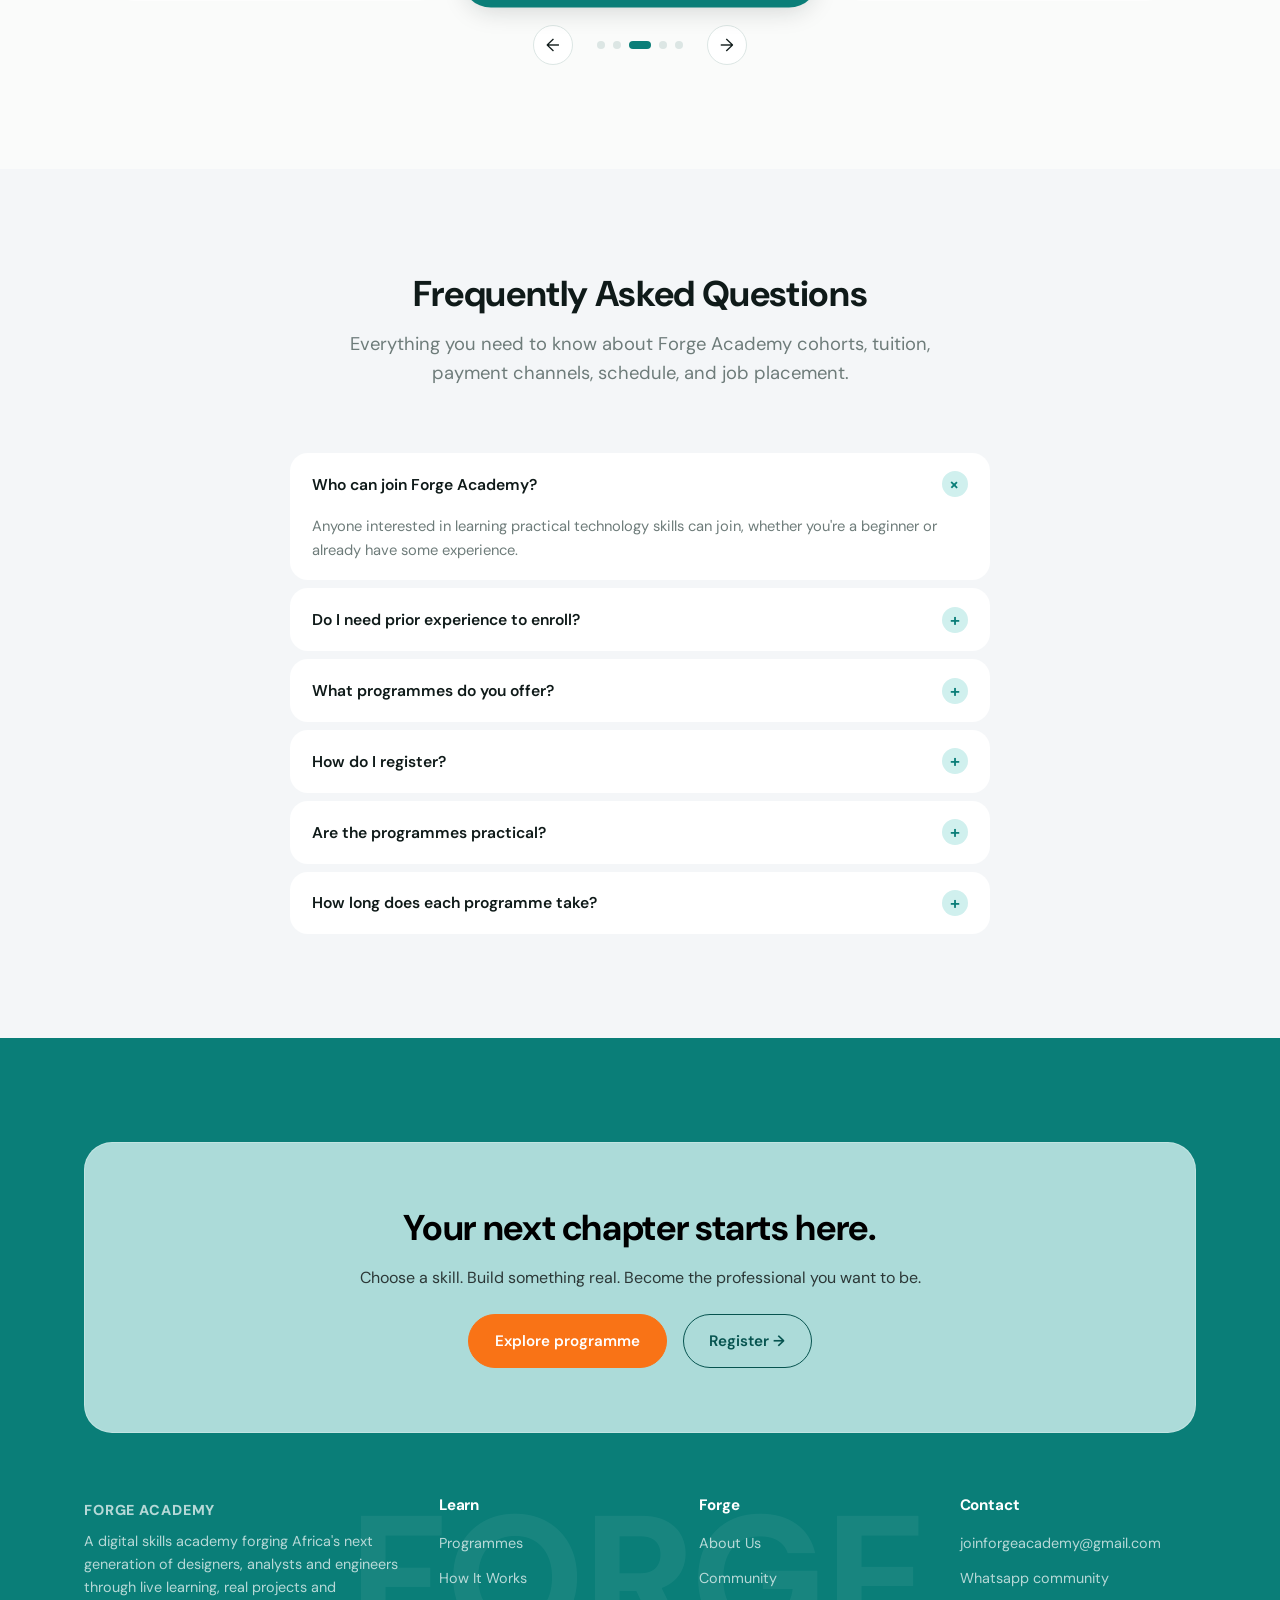
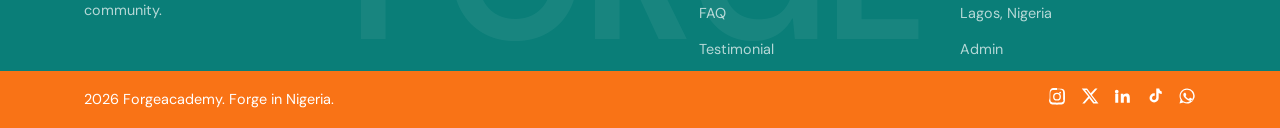
==== commit 4a7917bc: "Add Open Graph and Twitter card tags to public pages Uses the existing brand logo (already hosted on" ====
--- a/public/index.html
+++ b/public/index.html
@@ -6,6 +6,17 @@
   <title>Forge Academy — Learn Tech. Build Skills. Create Your Future.</title>
   <meta name="description" content="Forge Academy helps aspiring digital professionals develop practical skills through live learning, real projects, and mentorship." />
   <link rel="icon" type="image/png" href="https://res.cloudinary.com/denaqakxw/image/upload/v1788440601/logo_bviflp.png" />
+
+  <meta property="og:type" content="website" />
+  <meta property="og:site_name" content="Forge Academy" />
+  <meta property="og:url" content="https://forgeacademy.name.ng/" />
+  <meta property="og:title" content="Forge Academy — Learn Tech. Build Skills. Create Your Future." />
+  <meta property="og:description" content="Forge Academy helps aspiring digital professionals develop practical skills through live learning, real projects, and mentorship." />
+  <meta property="og:image" content="https://res.cloudinary.com/denaqakxw/image/upload/v1788440601/logo_bviflp.png" />
+  <meta name="twitter:card" content="summary_large_image" />
+  <meta name="twitter:title" content="Forge Academy — Learn Tech. Build Skills. Create Your Future." />
+  <meta name="twitter:description" content="Forge Academy helps aspiring digital professionals develop practical skills through live learning, real projects, and mentorship." />
+  <meta name="twitter:image" content="https://res.cloudinary.com/denaqakxw/image/upload/v1788440601/logo_bviflp.png" />
   <link rel="stylesheet" href="src/css/base.css" />
   <link rel="stylesheet" href="src/css/layout.css" />
   <link rel="stylesheet" href="src/css/components.css" />
--- a/public/src/css/components.css
+++ b/public/src/css/components.css
@@ -102,6 +102,27 @@
 
 .btn--danger:hover {
   background: #FDE8E8;
+}
+
+/* Filled variant of .btn--danger, for the highest-stakes destructive actions
+   (e.g. the admin "clear database" button) where an outline reads too mild. */
+.btn--danger-solid {
+  background: #C0392B;
+  border-color: #C0392B;
+  color: #fff;
+}
+
+.btn--danger-solid:hover {
+  background: #A93226;
+  border-color: #A93226;
+}
+
+.btn--danger-solid:disabled {
+  background: #E8B4AE;
+  border-color: #E8B4AE;
+  color: #fff;
+  cursor: not-allowed;
+  transform: none;
 }
 
 /* ---- Logo ---- */
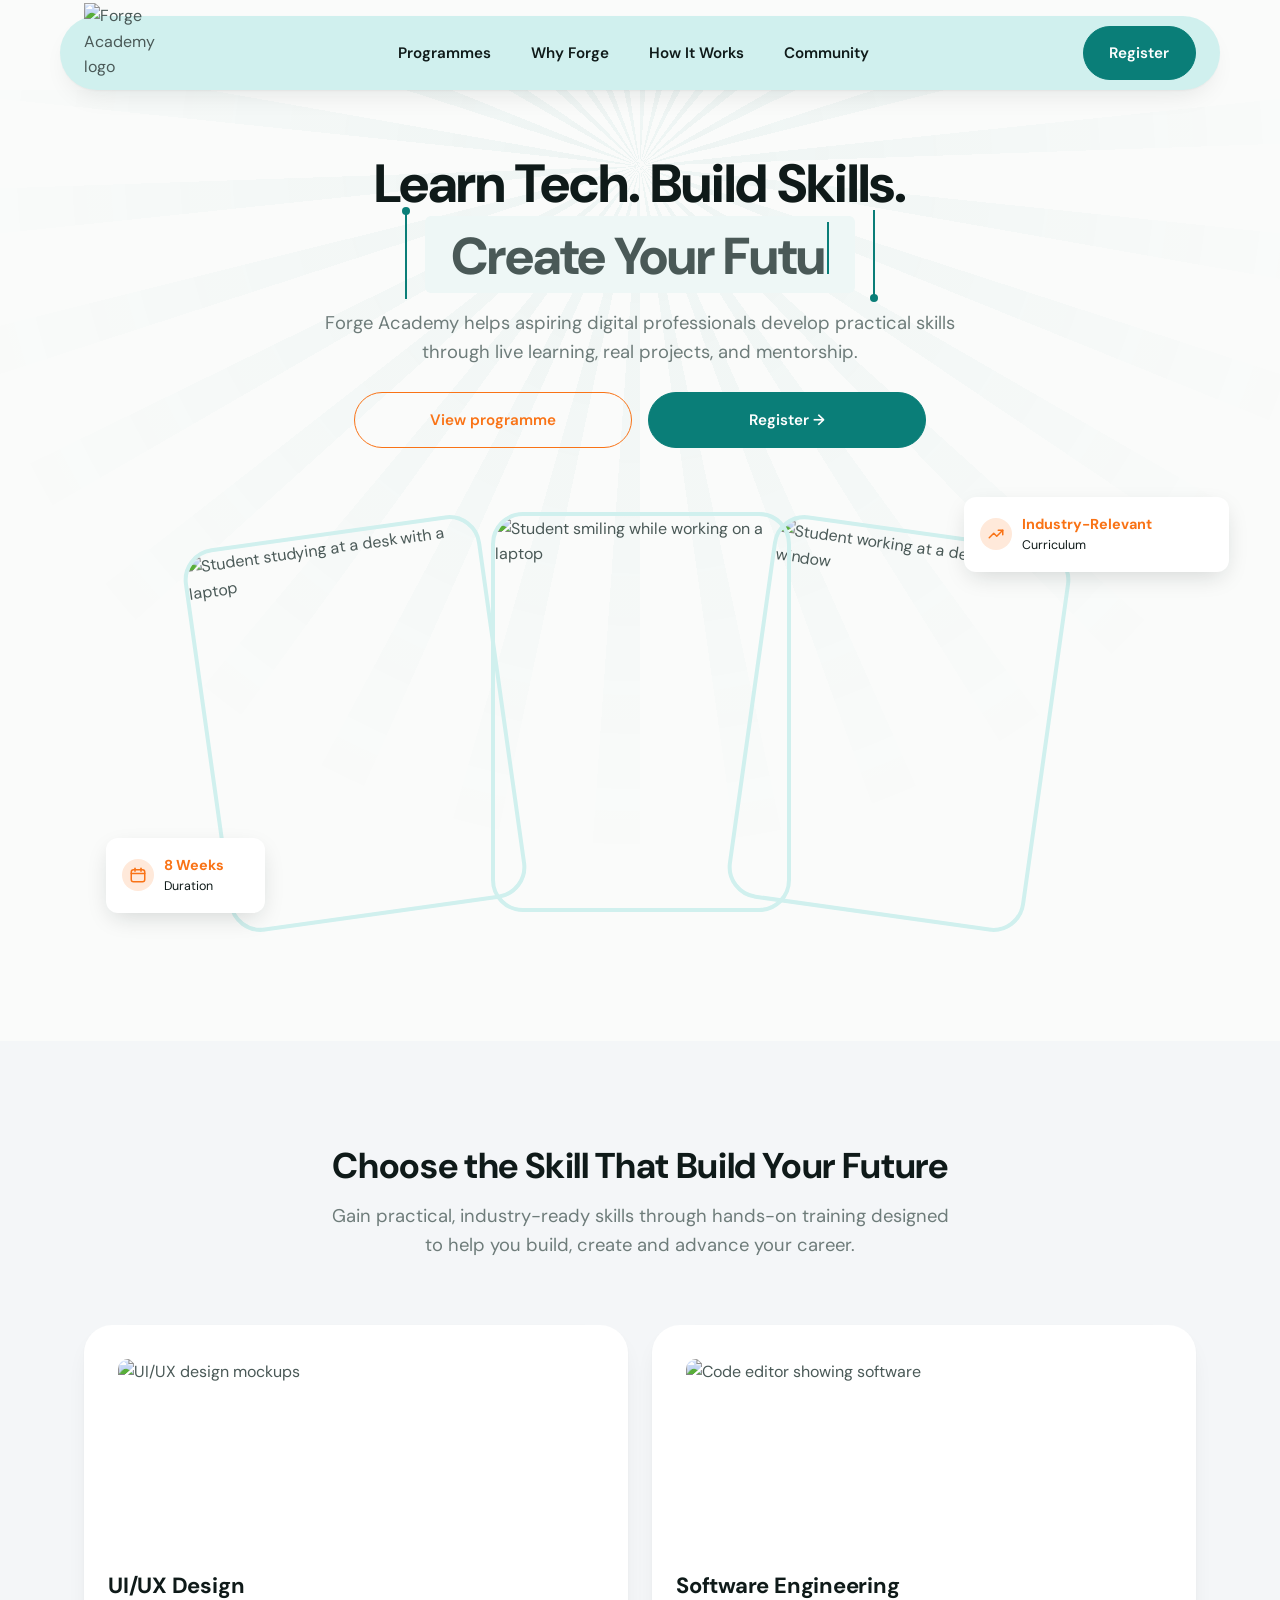
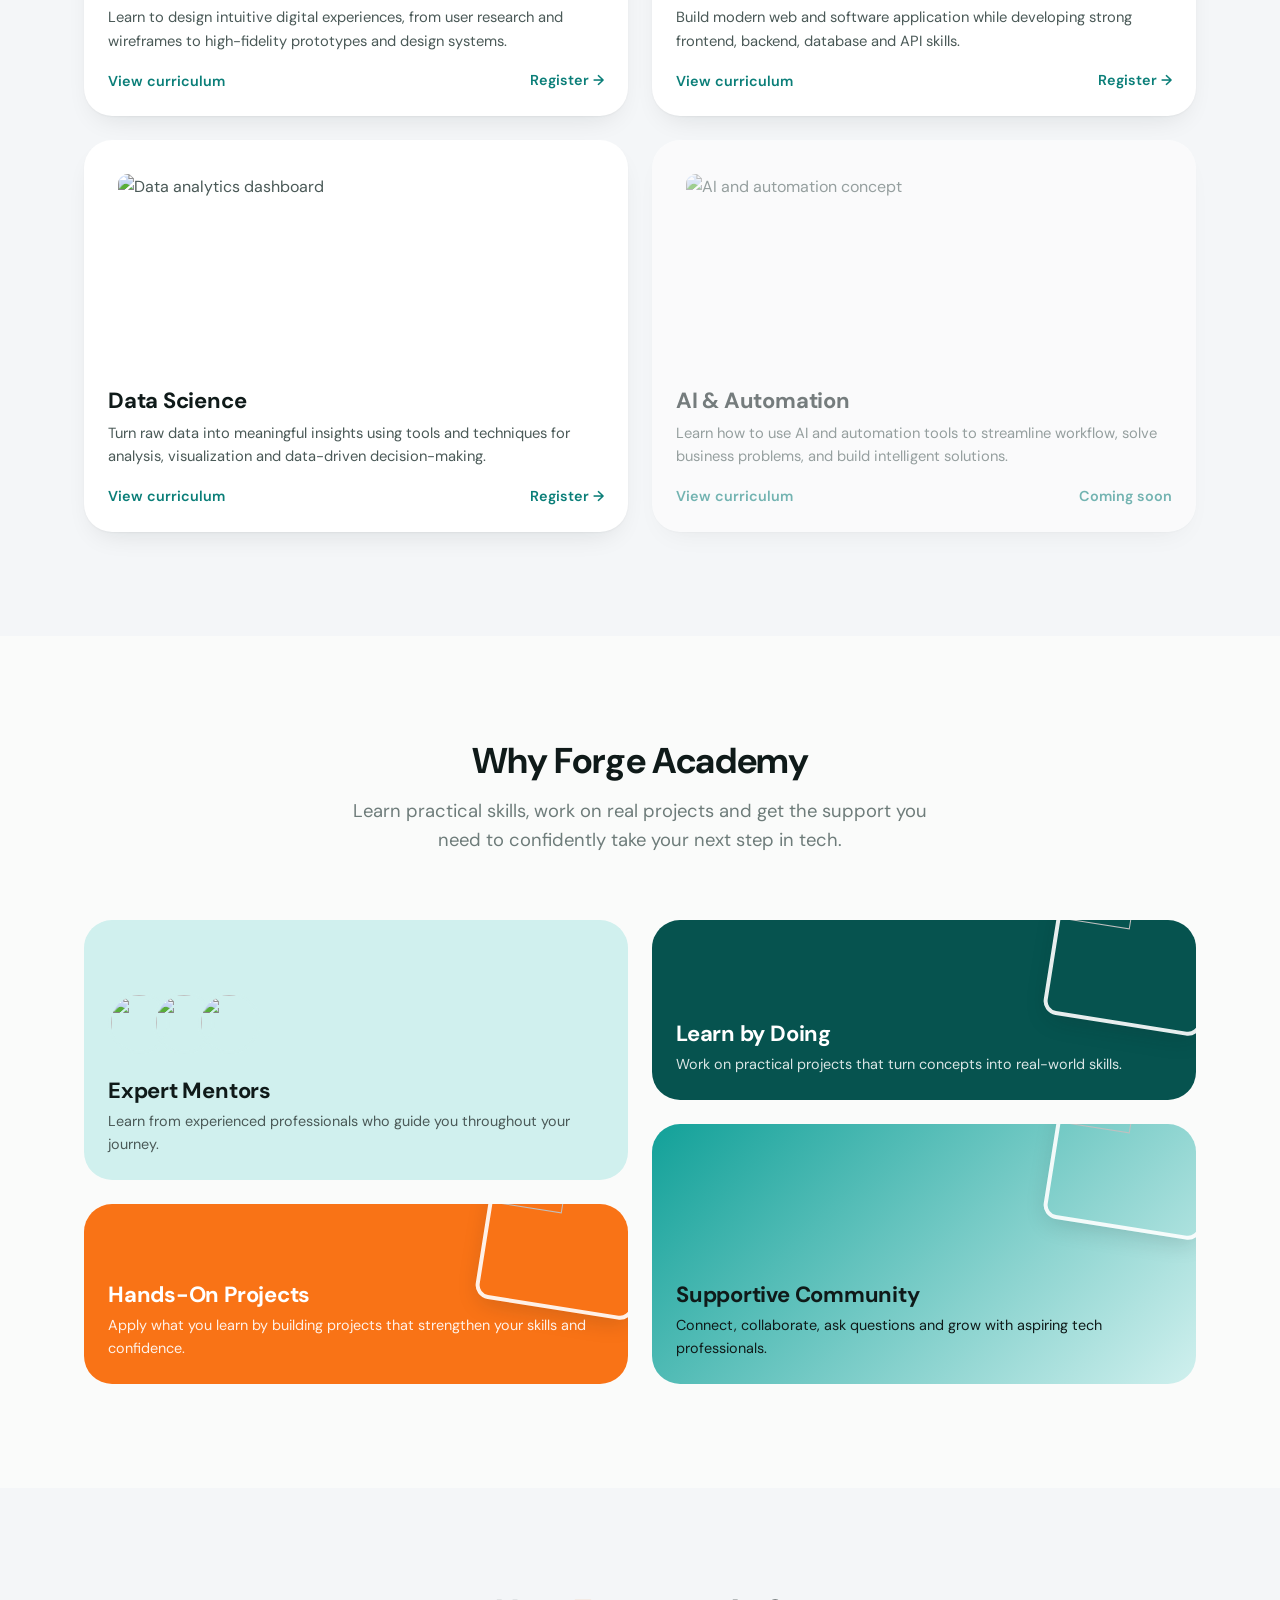
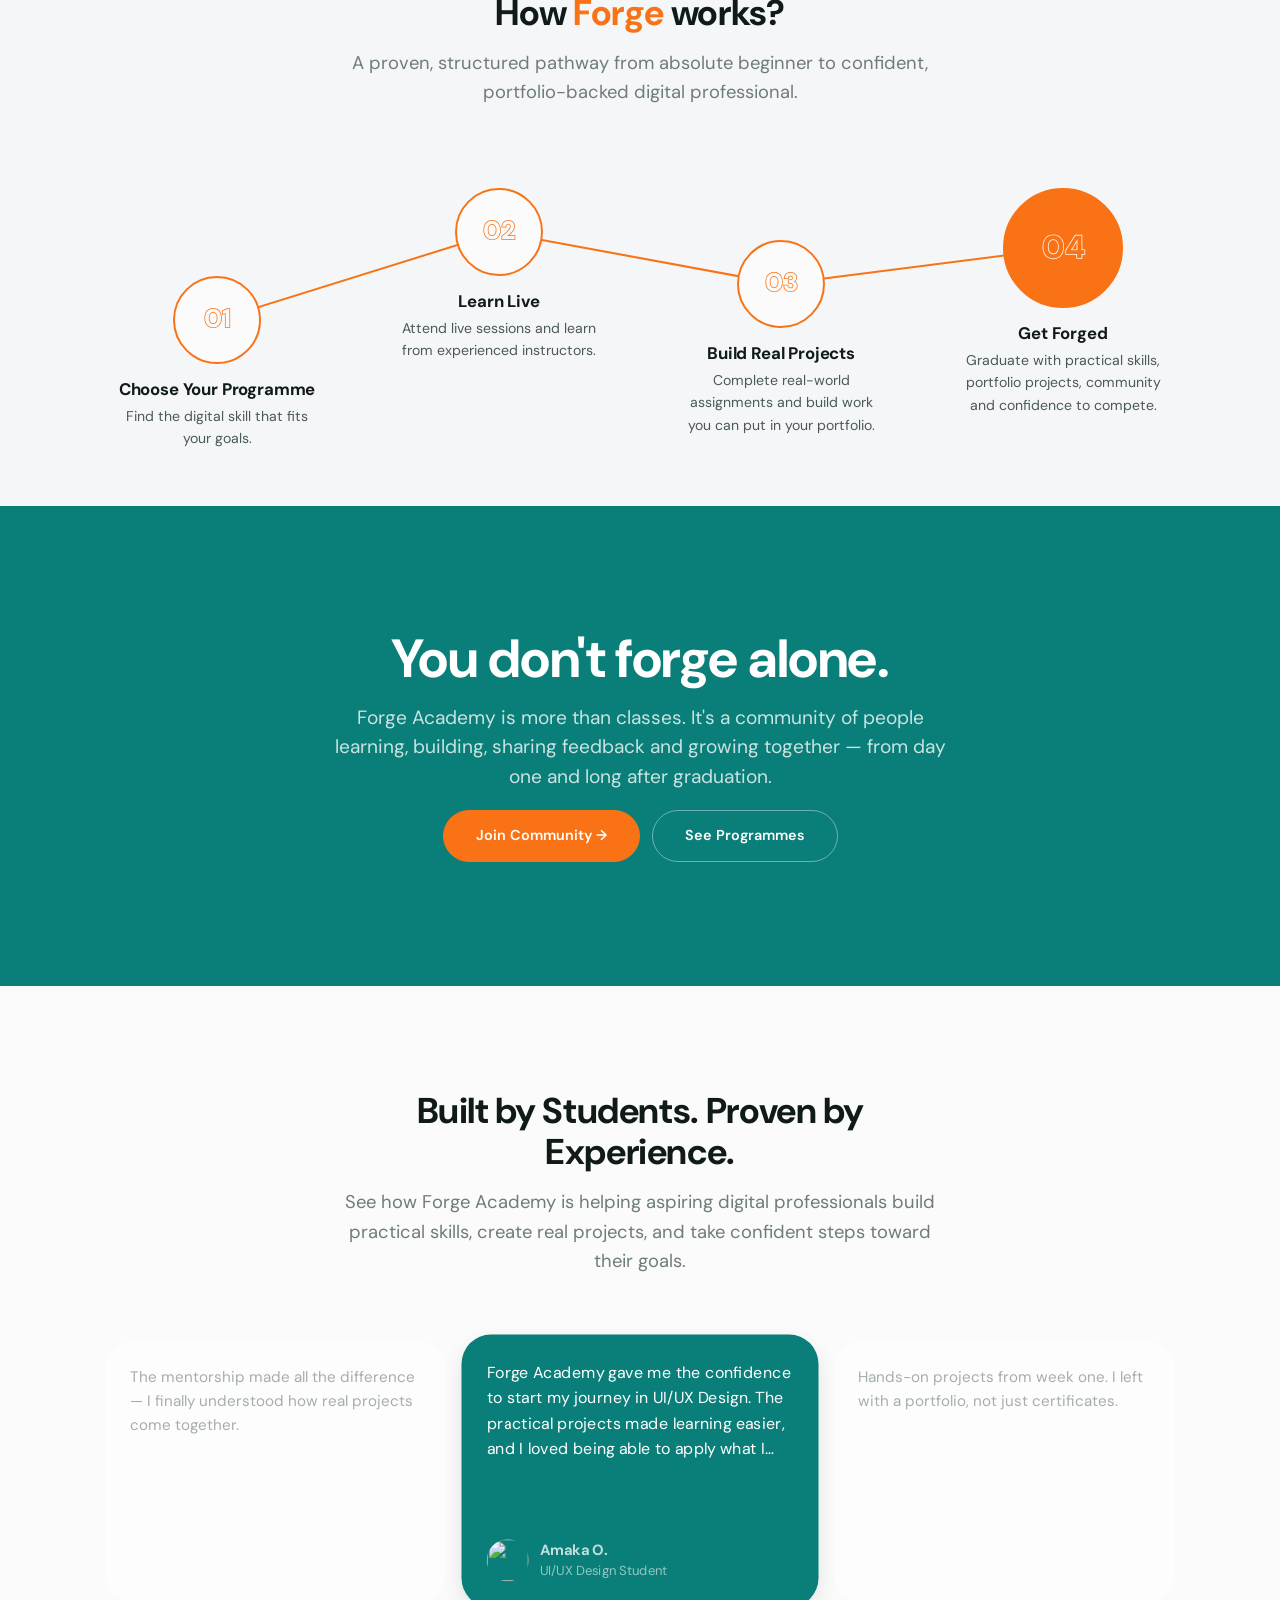
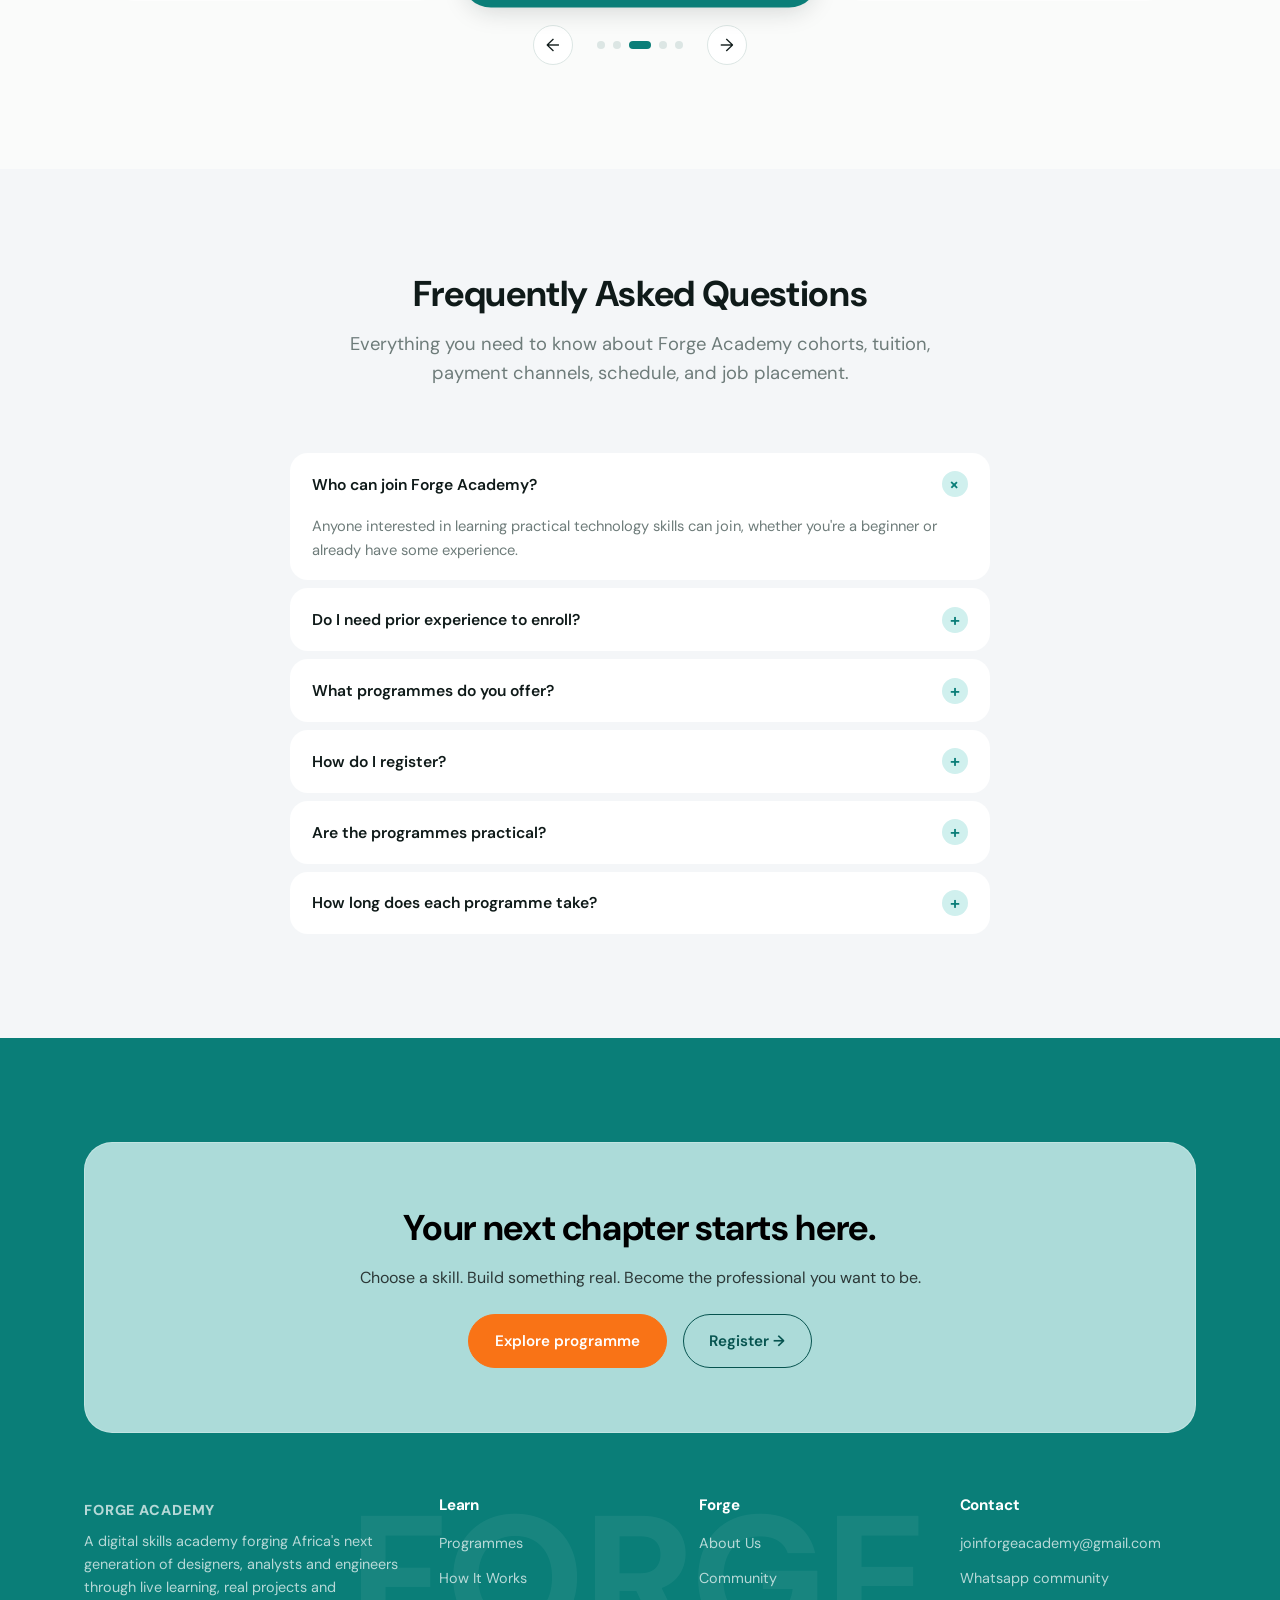
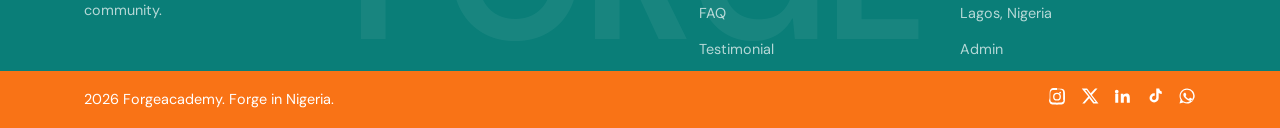
==== commit 7b389c46: "Wire pageview tracking into public pages, link dashboard from admin Step 7/7 — the analytics feature" ====
--- a/public/index.html
+++ b/public/index.html
@@ -475,5 +475,6 @@
   </div>
 
   <script src="src/js/main.js"></script>
+  <script src="analytics/track.js"></script>
 </body>
 </html>
